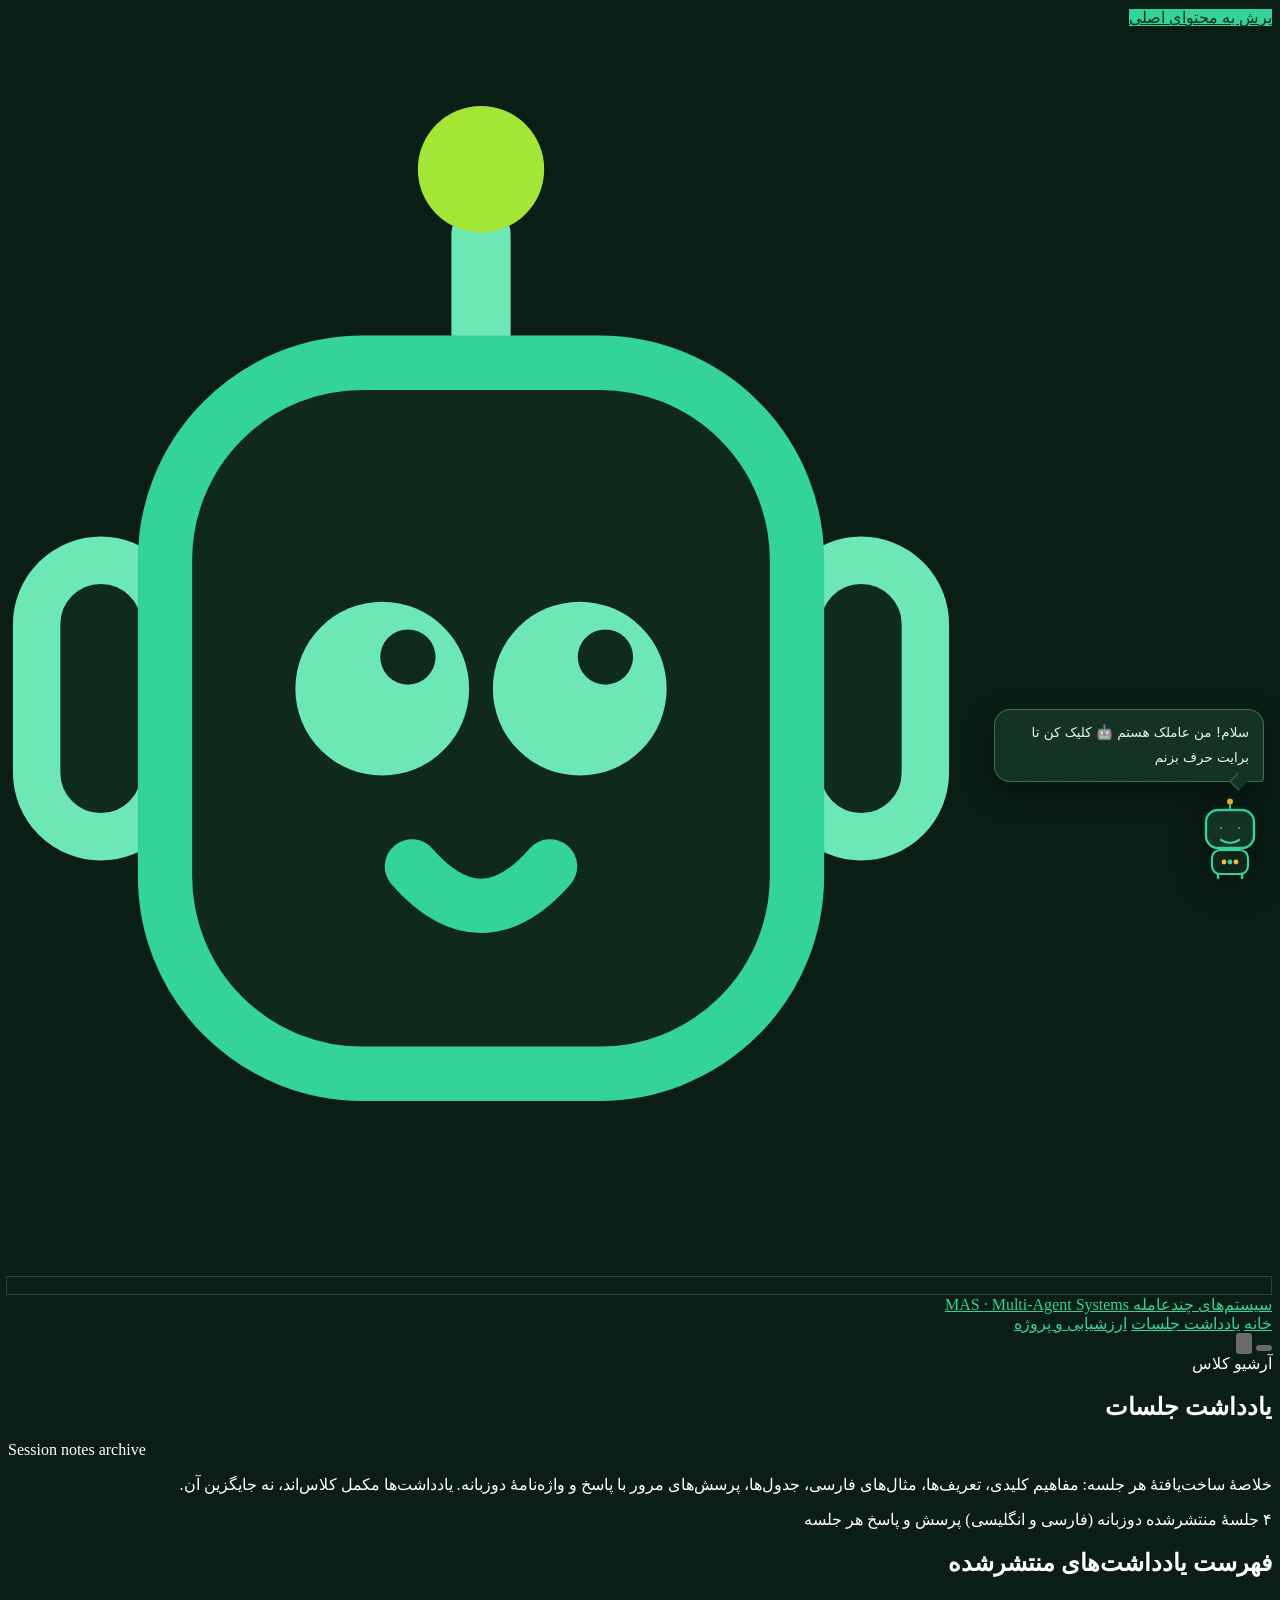
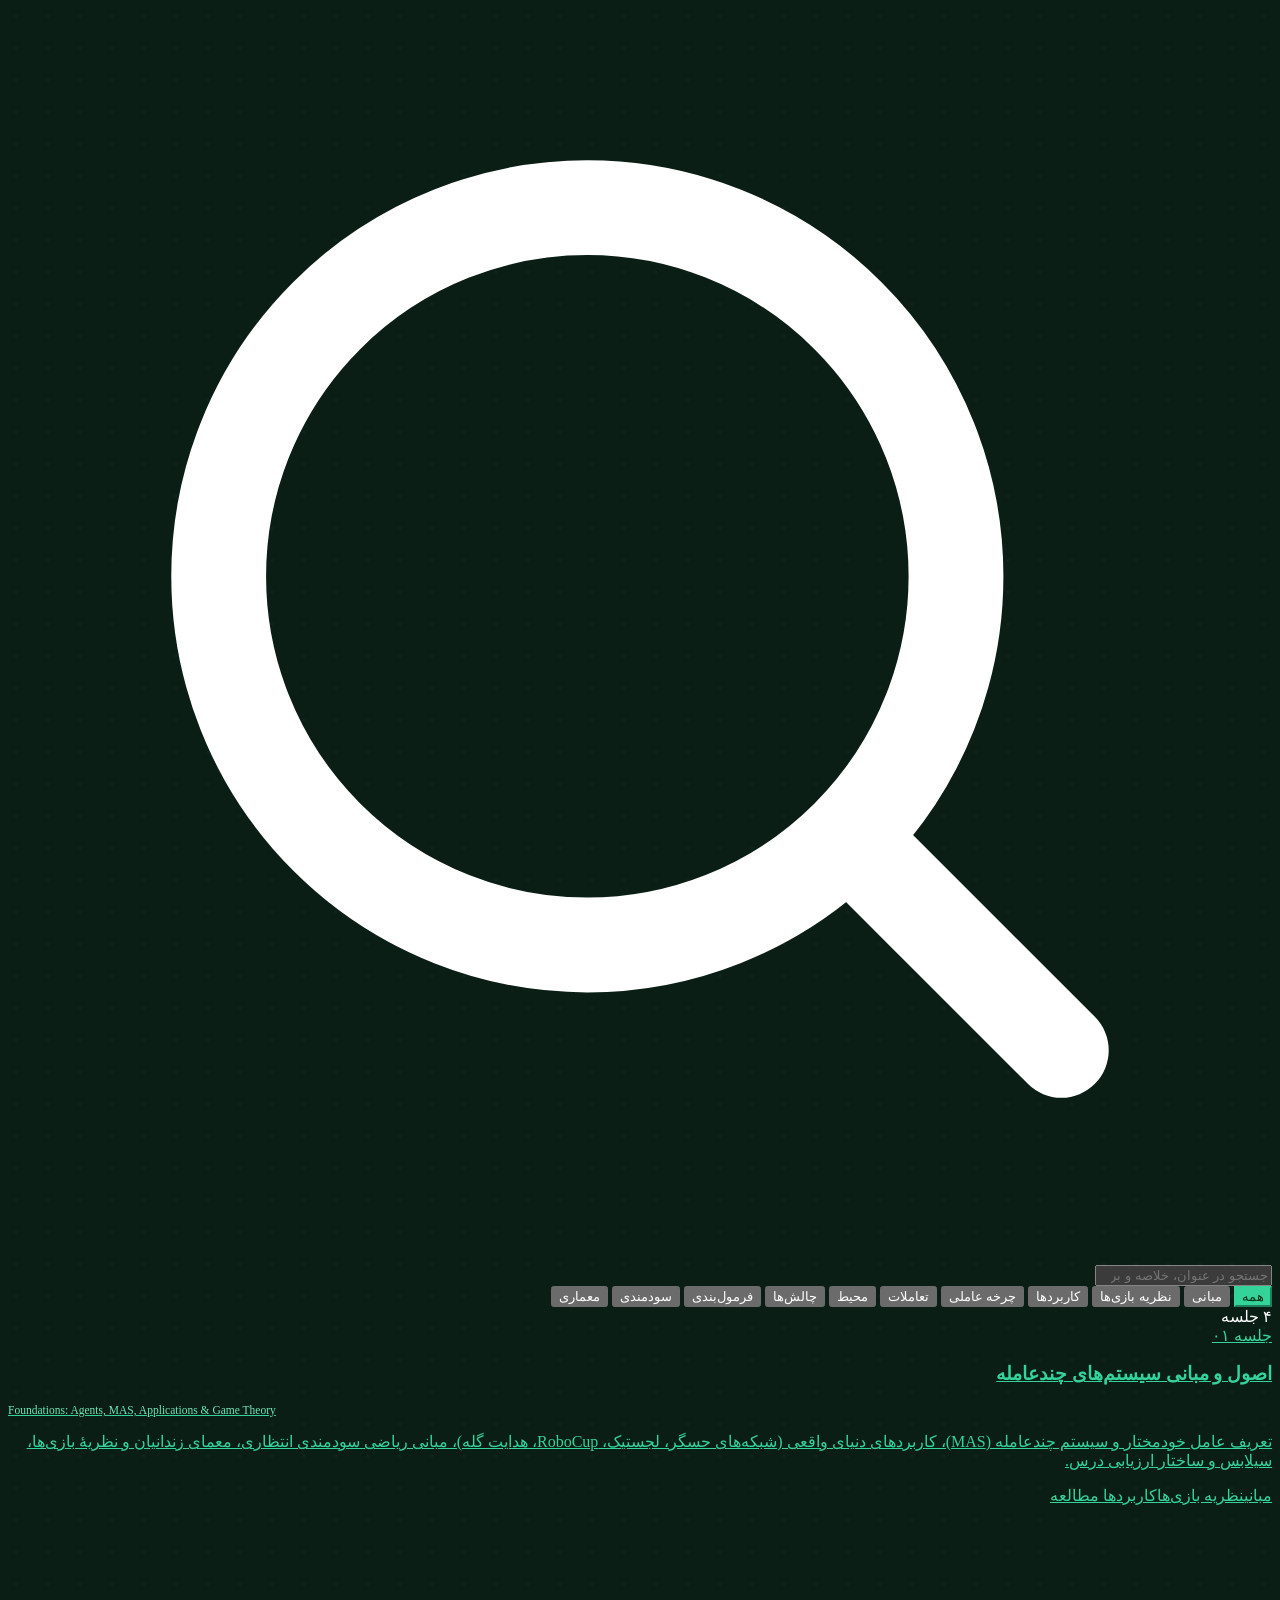
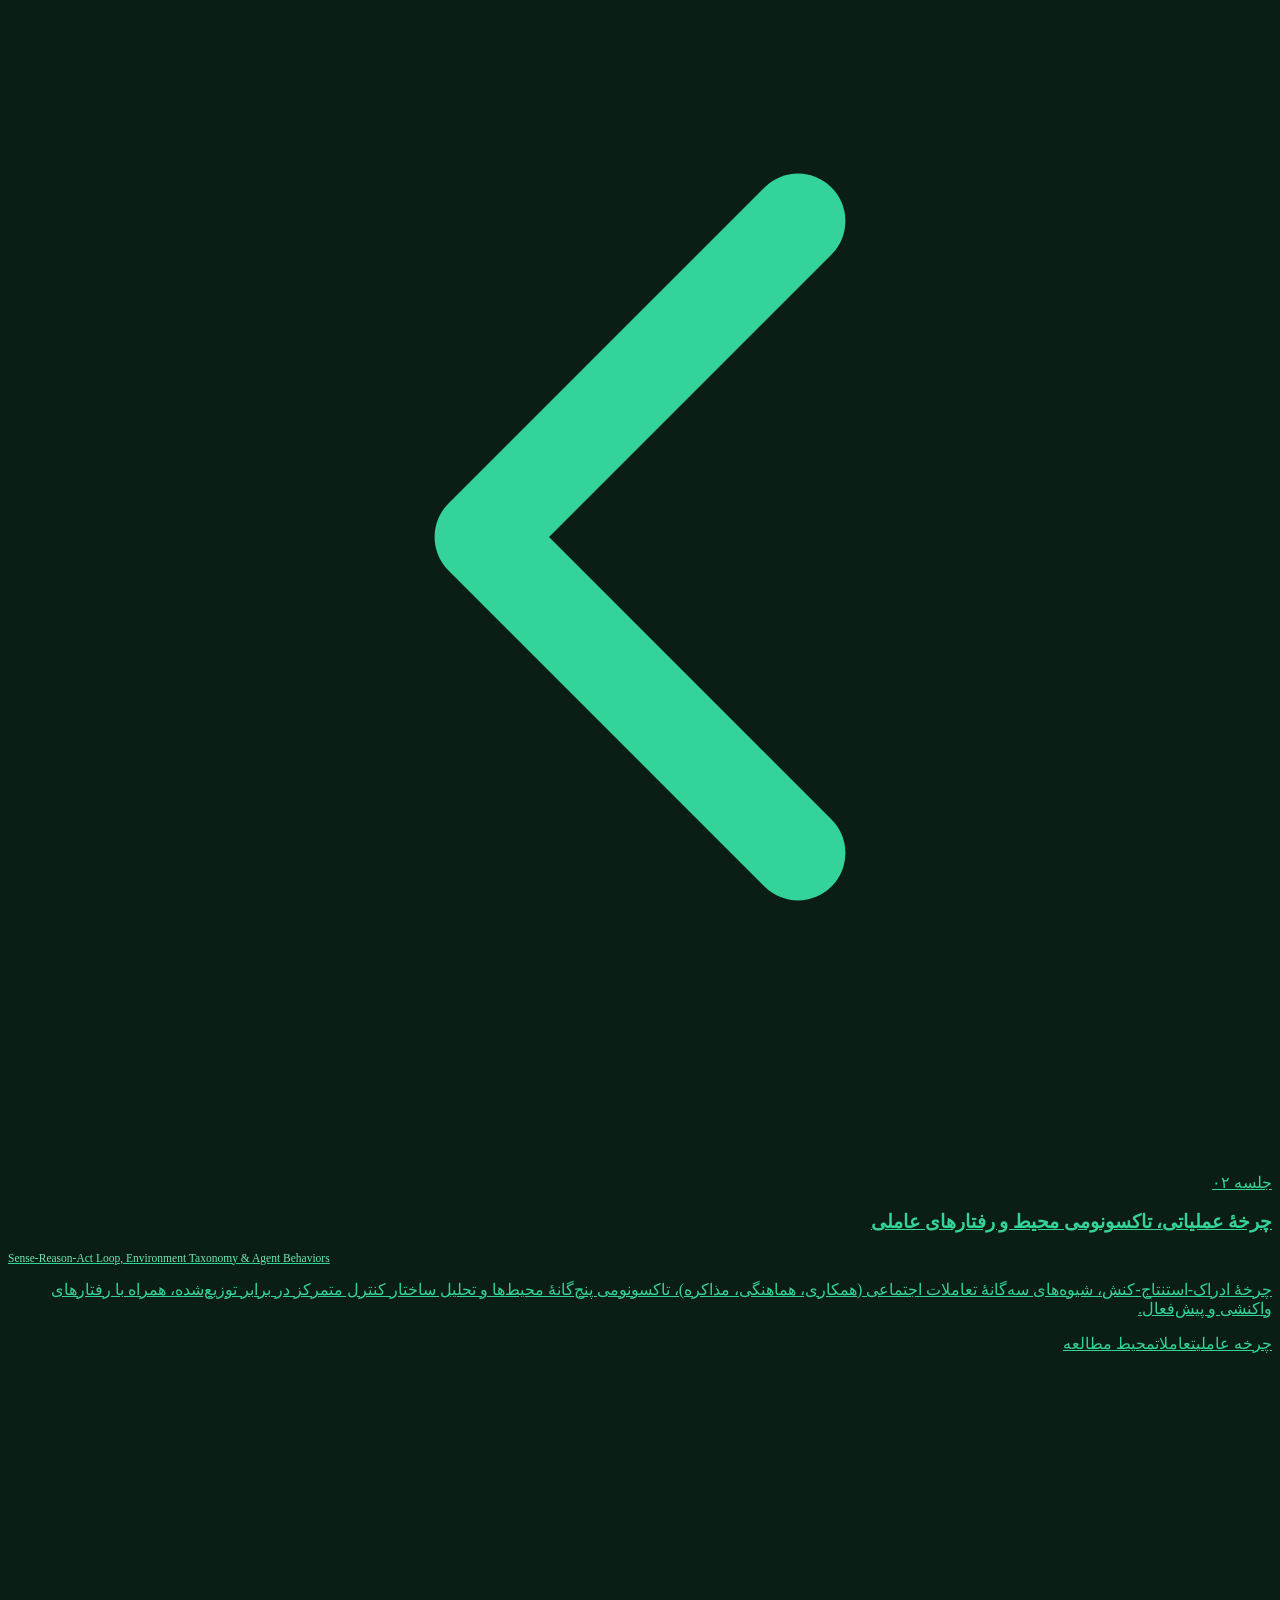
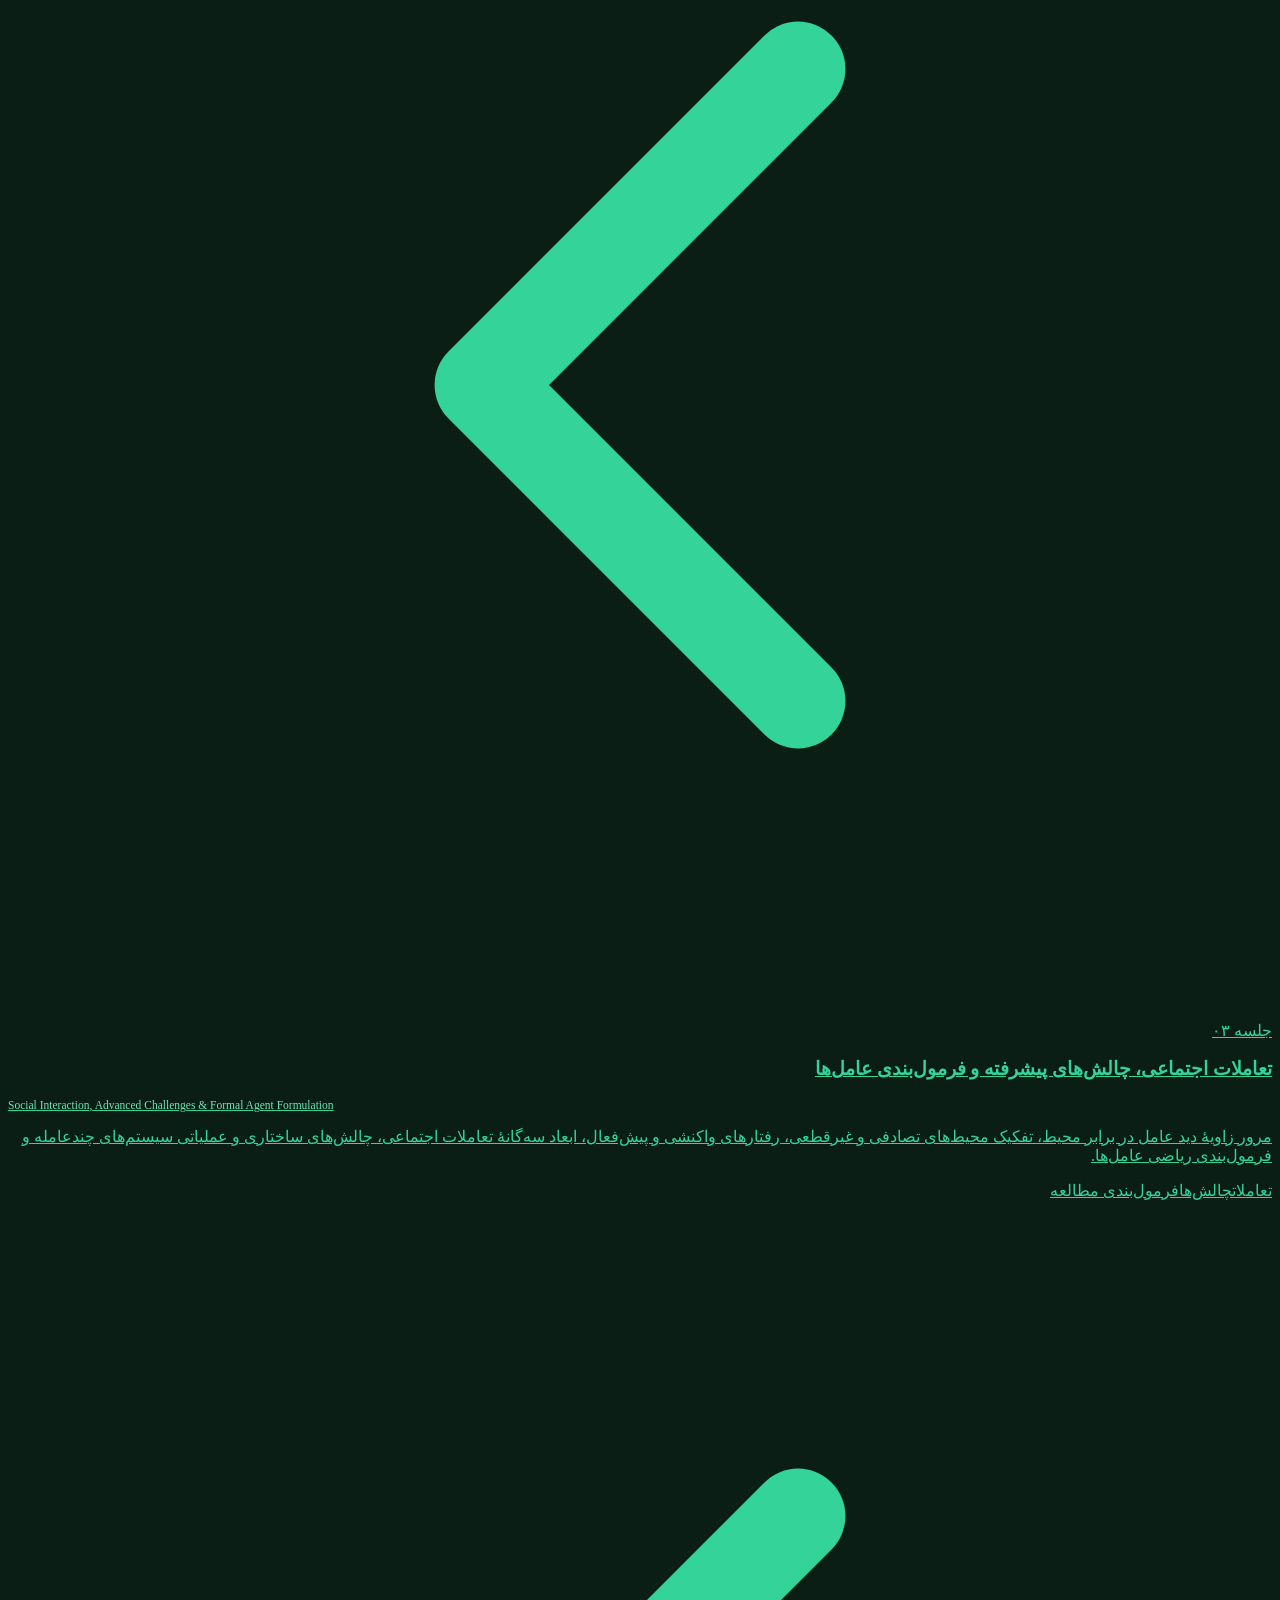
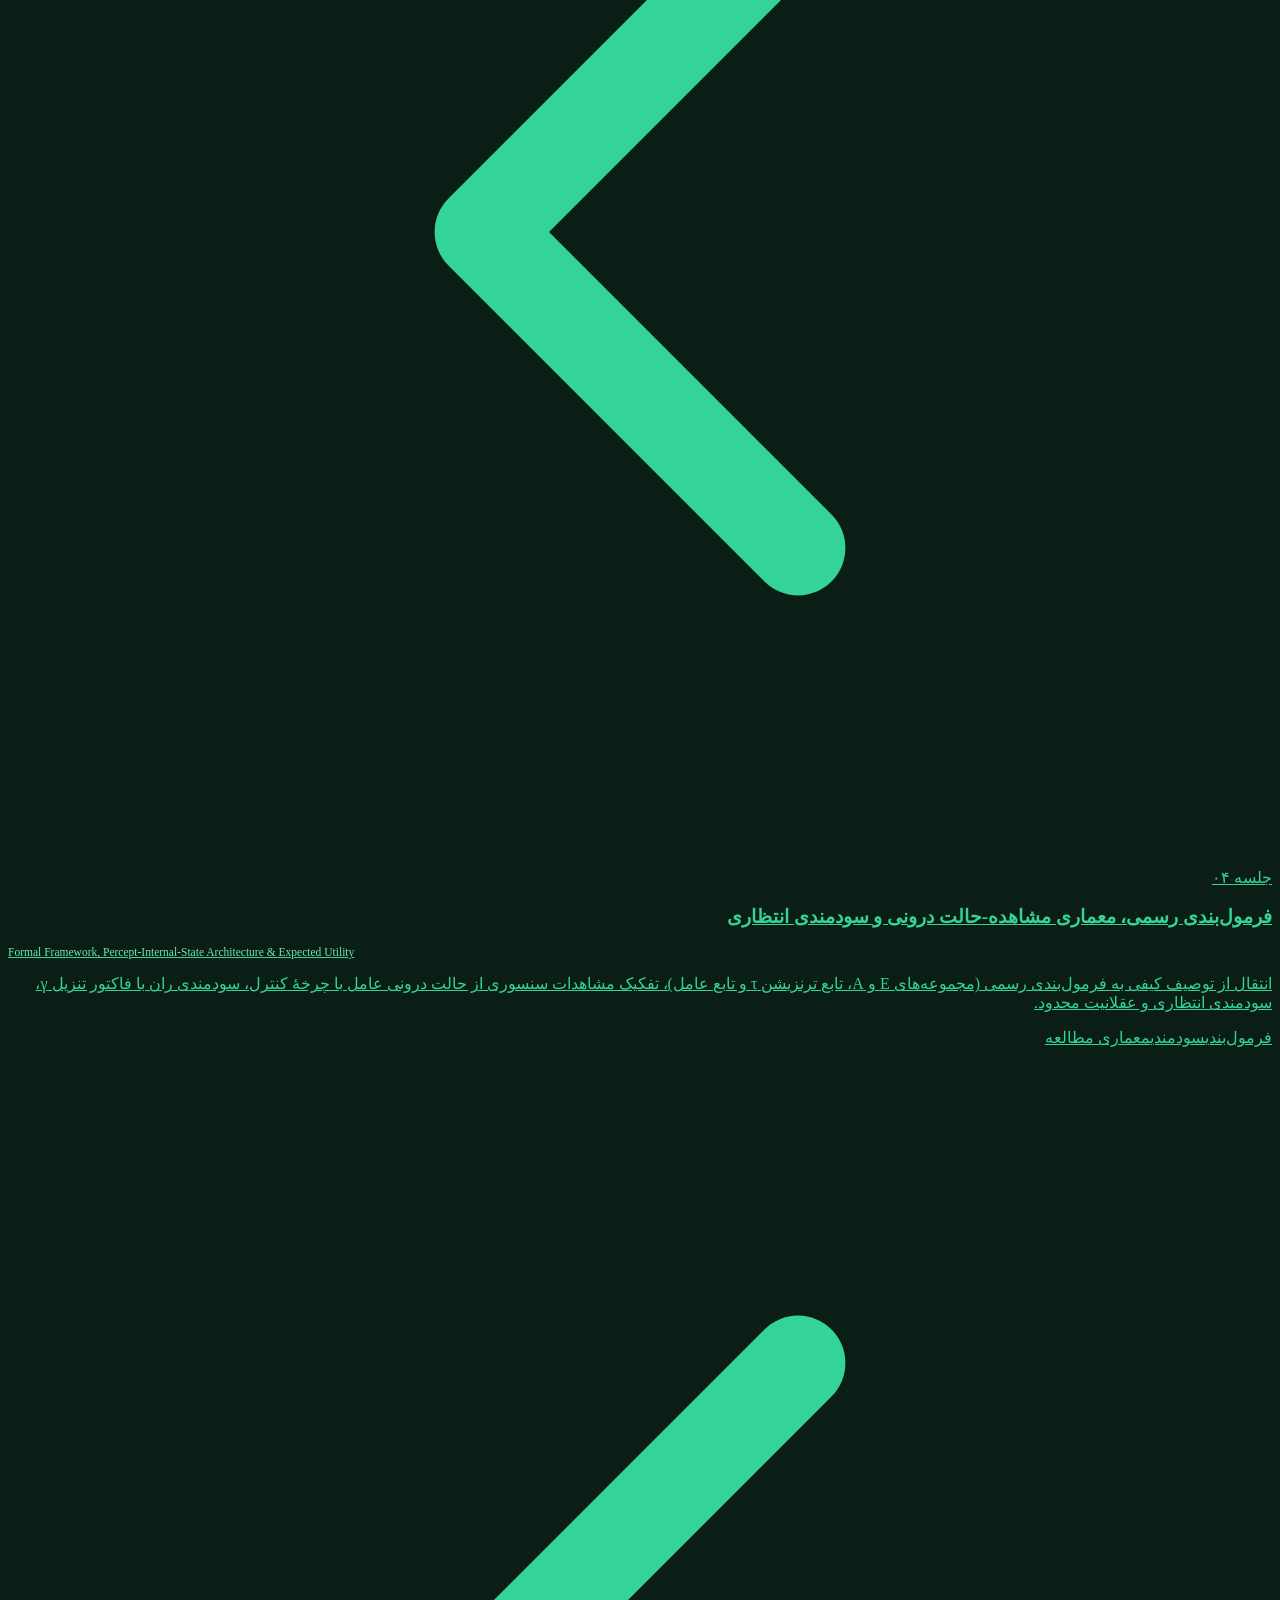
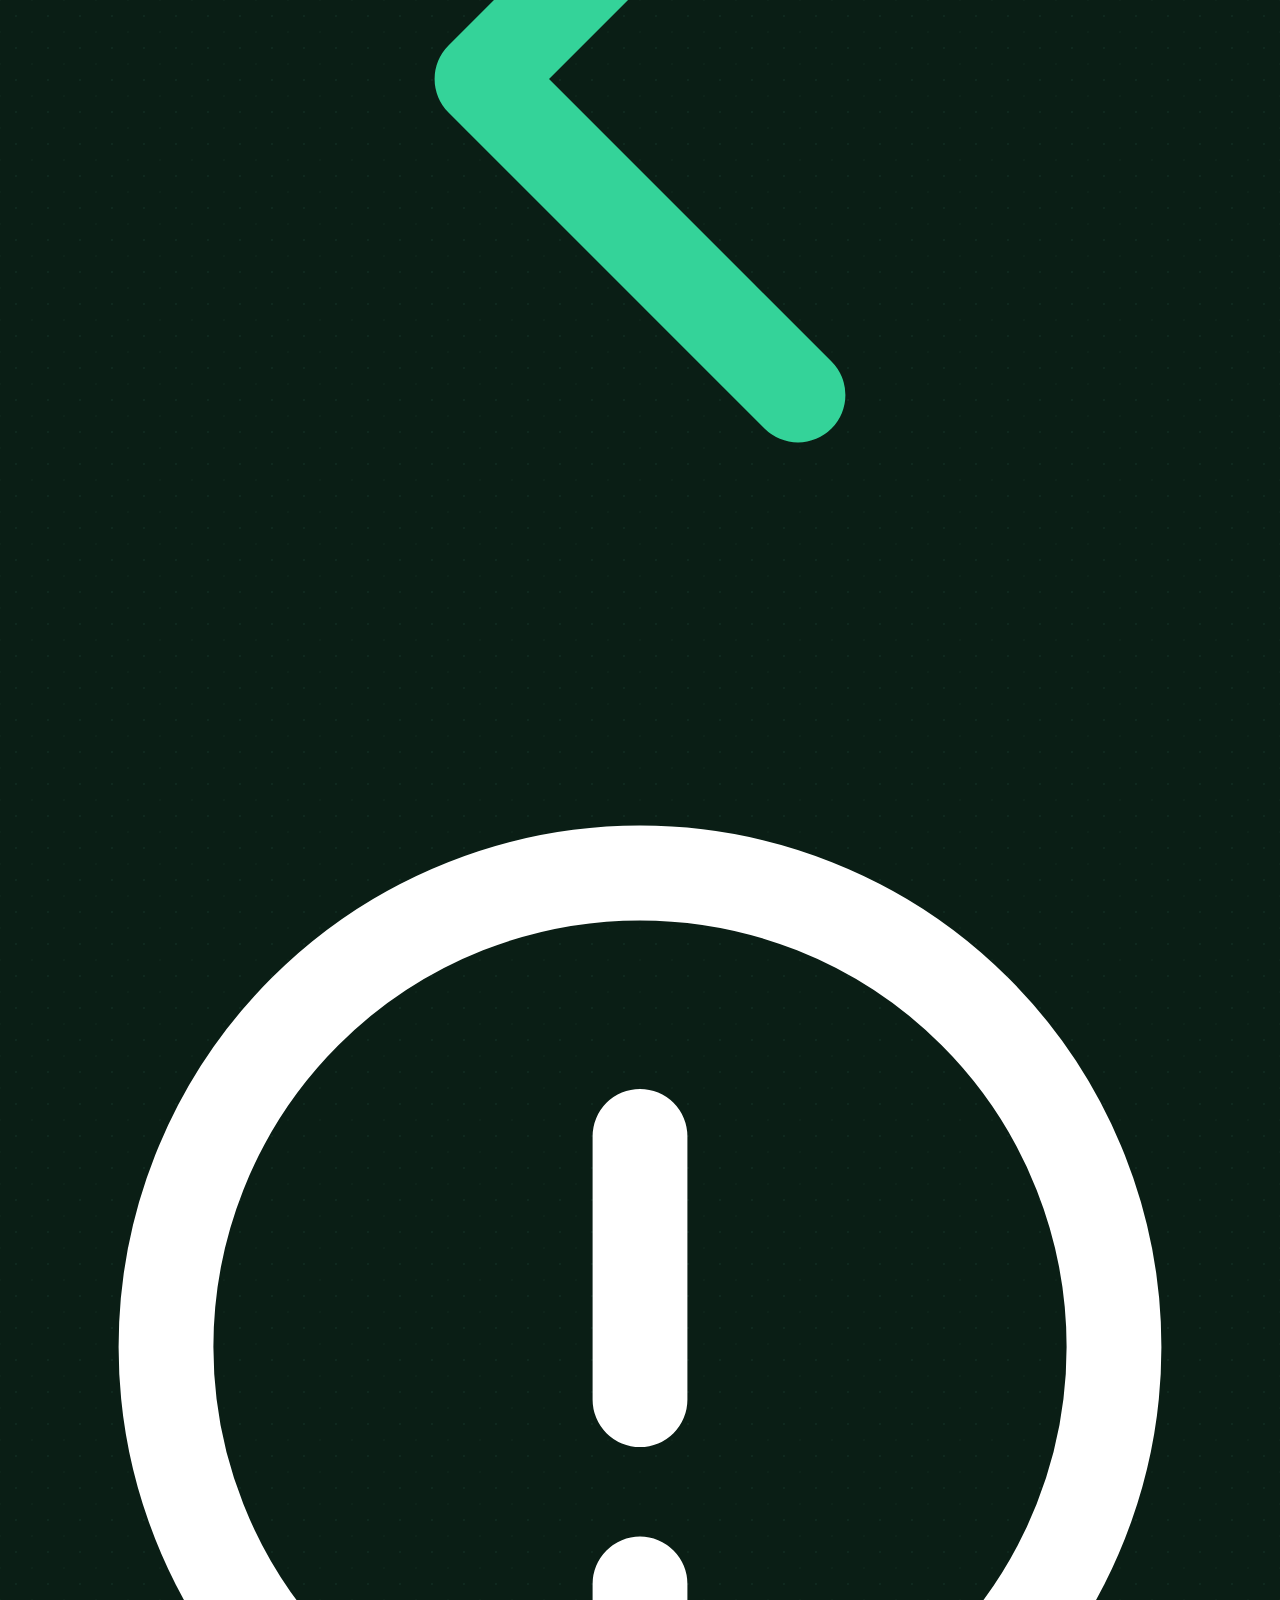
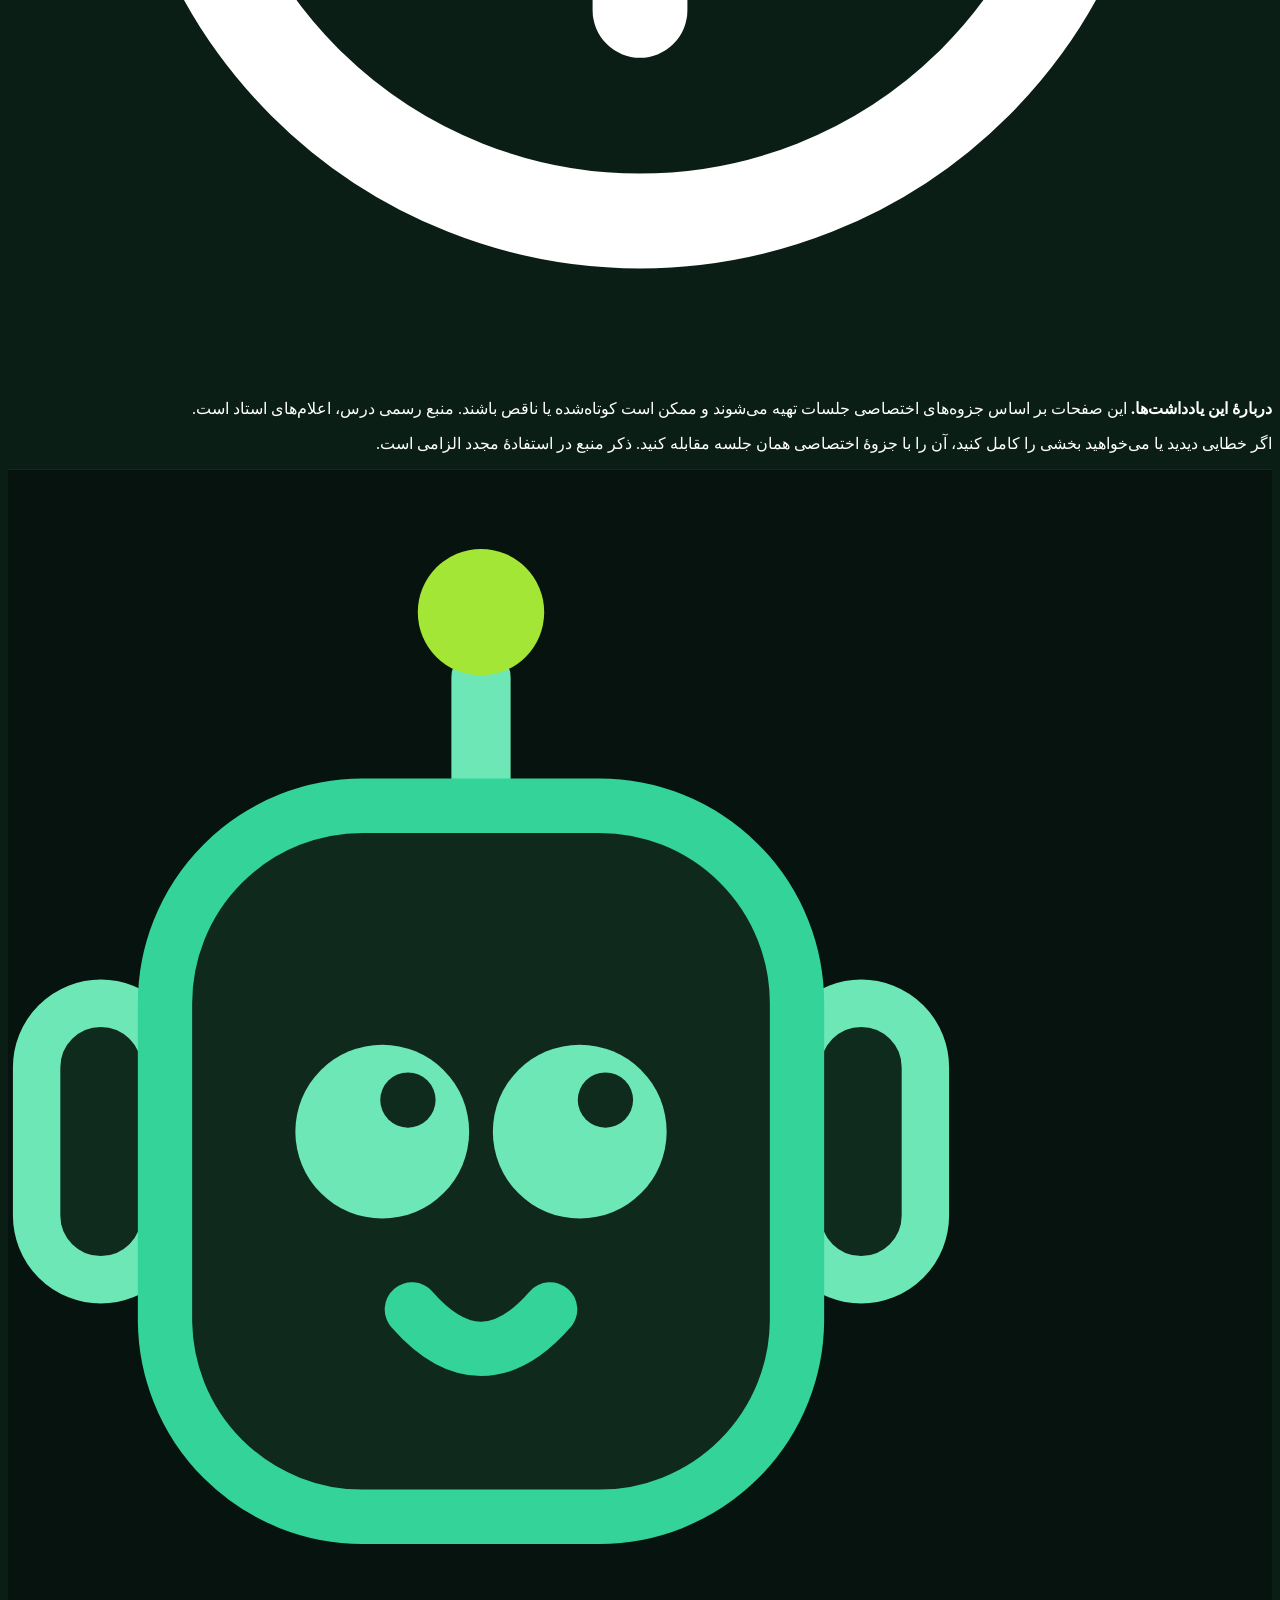
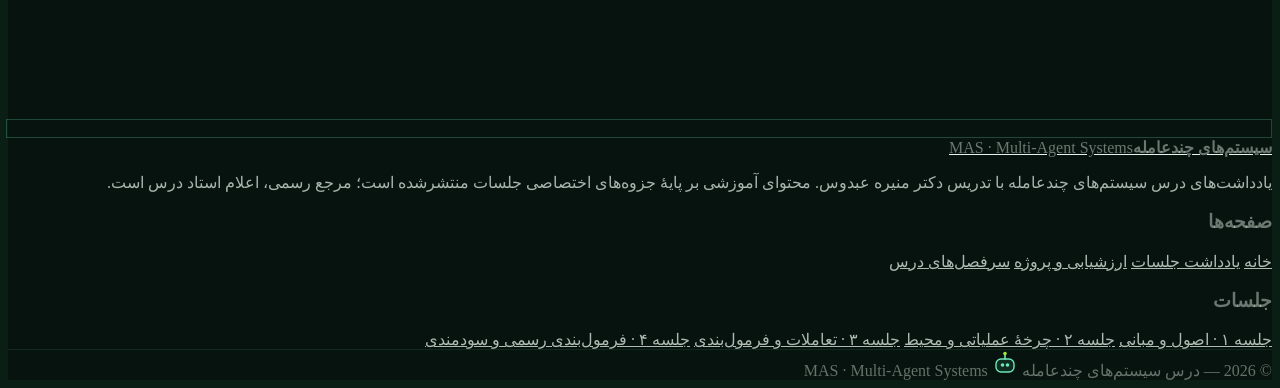
==== notes.html @ 3619351b "Build Multi-Agent Systems course notes site Dark-green robot/game themed Persian (RTL) notes site fo" ====
<!doctype html>
<html lang="fa" dir="rtl">
<head>
<meta charset="utf-8">
<meta name="viewport" content="width=device-width, initial-scale=1, viewport-fit=cover">
<title>یادداشت جلسات — سیستم‌های چندعامله</title>
<meta name="description" content="آرشیو یادداشت جلسات درس سیستم‌های چندعامله (Multi-Agent Systems) — دکتر منیره عبدوس. تعریف‌ها، جدول‌ها، پرسش‌های مرور و واژه‌نامهٔ دوزبانهٔ هر جلسه.">
<meta name="theme-color" content="#0a1e15">
<meta property="og:title" content="یادداشت جلسات — سیستم‌های چندعامله">
<meta property="og:description" content="آرشیو یادداشت جلسات درس سیستم‌های چندعامله (MAS).">
<meta property="og:type" content="website">
<script>(function(){try{var t=localStorage.getItem("nlp-theme");if(t==="light"||t==="dark")document.documentElement.setAttribute("data-theme",t);}catch(e){}})();</script>
<link rel="icon" href="assets/img/mas-logo-favicon.svg" type="image/svg+xml">
<link rel="stylesheet" href="assets/css/site.css">
<link rel="stylesheet" href="assets/css/mas-theme.css">
<style>
/* ===== MAS notes archive additions ===== */
.note-card .note-en {
  font-family: var(--mono); font-size: 0.72rem; color: var(--brand-2);
  margin: 2px 0 8px; direction: ltr; text-align: left;
}
.footer-bot { display: inline-flex; align-items: center; }
</style>
</head>
<body>
<a class="skip-link" href="#main">پرش به محتوای اصلی</a>

<header class="site-header">
  <div class="container header-inner">
    <a class="brand" href="index.html" aria-label="صفحهٔ اصلی درس سیستم‌های چندعامله">
      <span class="brand-logo" aria-hidden="true"><img src="assets/img/mas-logo.svg" alt=""></span>
      <span class="brand-text">
        <span class="brand-title">سیستم‌های چندعامله</span>
        <span class="brand-sub">MAS · Multi-Agent Systems</span>
      </span>
    </a>
    <nav class="nav" id="site-nav" data-nav aria-label="ناوبری اصلی">
      <a href="index.html">خانه</a>
      <a href="notes.html" aria-current="page">یادداشت جلسات</a>
      <a href="index.html#grading">ارزشیابی و پروژه</a>
    </nav>
    <div class="header-actions">
      <button class="icon-btn" type="button" data-theme-toggle aria-label="تغییر پوسته" title="تغییر پوسته">
        <svg data-icon-moon viewBox="0 0 24 24" fill="none" stroke="currentColor" stroke-width="1.8" stroke-linecap="round" stroke-linejoin="round" aria-hidden="true"><path d="M20.5 14.2A8.5 8.5 0 0 1 9.8 3.5 8.5 8.5 0 1 0 20.5 14.2Z"/></svg>
        <svg data-icon-sun viewBox="0 0 24 24" fill="none" stroke="currentColor" stroke-width="1.8" stroke-linecap="round" aria-hidden="true" style="display:none"><circle cx="12" cy="12" r="4"/><path d="M12 2v2M12 20v2M4.9 4.9l1.4 1.4M17.7 17.7l1.4 1.4M2 12h2M20 12h2M4.9 19.1l1.4-1.4M17.7 6.3l1.4-1.4"/></svg>
      </button>
      <button class="icon-btn menu-btn" type="button" data-menu-toggle aria-label="باز کردن منو" aria-expanded="false" aria-controls="site-nav">
        <svg viewBox="0 0 24 24" fill="none" stroke="currentColor" stroke-width="1.8" stroke-linecap="round" aria-hidden="true"><path d="M4 7h16M4 12h16M4 17h16"/></svg>
      </button>
    </div>
  </div>
</header>

<main id="main">
  <section class="page-hero">
    <div class="container">
      <div class="eyebrow">آرشیو کلاس</div>
      <h1>یادداشت جلسات</h1>
      <div class="page-en" dir="ltr">Session notes archive</div>
      <p>
        خلاصهٔ ساخت‌یافتهٔ هر جلسه: مفاهیم کلیدی، تعریف‌ها، مثال‌های فارسی، جدول‌ها،
        پرسش‌های مرور با پاسخ و واژه‌نامهٔ دوزبانه. یادداشت‌ها مکمل کلاس‌اند، نه جایگزین آن.
      </p>
      <div class="hero-meta">
        <span class="chip"><span class="dot"></span> ۴ جلسهٔ منتشرشده</span>
        <span class="chip"><span class="dot"></span> دوزبانه (فارسی و انگلیسی)</span>
        <span class="chip"><span class="dot"></span> پرسش و پاسخ هر جلسه</span>
      </div>
    </div>
  </section>

  <section class="section section--tight">
    <div class="container">
      <h2 class="sr-only">فهرست یادداشت‌های منتشرشده</h2>
      <div class="toolbar">
        <div class="search-box">
          <svg viewBox="0 0 24 24" fill="none" stroke="currentColor" stroke-width="1.8" stroke-linecap="round" aria-hidden="true"><circle cx="11" cy="11" r="7"/><path d="m20 20-3.5-3.5"/></svg>
          <input type="search" data-notes-search placeholder="جستجو در عنوان، خلاصه و برچسب‌ها…" aria-label="جستجو در یادداشت‌ها">
        </div>
        <div class="filter-chips" role="group" aria-label="فیلتر بر اساس موضوع">
          <button class="filter-chip" type="button" data-filter="all" aria-pressed="true">همه</button>
          <button class="filter-chip" type="button" data-filter="مبانی" aria-pressed="false">مبانی</button>
          <button class="filter-chip" type="button" data-filter="نظریه بازی‌ها" aria-pressed="false">نظریه بازی‌ها</button>
          <button class="filter-chip" type="button" data-filter="کاربردها" aria-pressed="false">کاربردها</button>
          <button class="filter-chip" type="button" data-filter="چرخه عاملی" aria-pressed="false">چرخه عاملی</button>
          <button class="filter-chip" type="button" data-filter="تعاملات" aria-pressed="false">تعاملات</button>
          <button class="filter-chip" type="button" data-filter="محیط" aria-pressed="false">محیط</button>
          <button class="filter-chip" type="button" data-filter="چالش‌ها" aria-pressed="false">چالش‌ها</button>
          <button class="filter-chip" type="button" data-filter="فرمول‌بندی" aria-pressed="false">فرمول‌بندی</button>
          <button class="filter-chip" type="button" data-filter="سودمندی" aria-pressed="false">سودمندی</button>
          <button class="filter-chip" type="button" data-filter="معماری" aria-pressed="false">معماری</button>
        </div>
        <span class="search-count" data-search-count>۴ جلسه</span>
      </div>

      <div class="note-grid">
<a class="note-card" href="sessions/session-01.html" data-note-card data-tags="مبانی,نظریه بازی‌ها,کاربردها" data-search="اصول و مبانی سیستم‌های چندعامله Foundations Agents MAS Applications Game Theory تعریف عامل خودمختار و سیستم چندعامله، کاربردهای دنیای واقعی از شبکه‌های حسگر تا RoboCup و هدایت گله، سودمندی انتظاری، معمای زندانیان، سیلابس و ارزیابی درس. مبانی نظریه بازی‌ها کاربردها ">
  <div class="note-top">
    <span class="note-num">جلسه ۰۱</span>
  </div>
  <h3>اصول و مبانی سیستم‌های چندعامله</h3>
  <div class="note-en" dir="ltr">Foundations: Agents, MAS, Applications &amp; Game Theory</div>
  <p class="note-summary">تعریف عامل خودمختار و سیستم چندعامله (MAS)، کاربردهای دنیای واقعی (شبکه‌های حسگر، لجستیک، RoboCup، هدایت گله)، مبانی ریاضی سودمندی انتظاری، معمای زندانیان و نظریهٔ بازی‌ها، سیلابس و ساختار ارزیابی درس.</p>
  <div class="note-foot">
    <span class="tag">مبانی</span><span class="tag">نظریه بازی‌ها</span><span class="tag">کاربردها</span>
    <span class="note-arrow">مطالعه <svg viewBox="0 0 24 24" fill="none" stroke="currentColor" stroke-width="1.8" stroke-linecap="round" stroke-linejoin="round" aria-hidden="true"><path d="M15 18l-6-6 6-6"/></svg></span>
  </div>
</a>
<a class="note-card" href="sessions/session-02.html" data-note-card data-tags="چرخه عاملی,تعاملات,محیط" data-search="چرخه عملیاتی تاکسونومی محیط و رفتارهای عاملی Sense-Reason-Act Loop Environment Taxonomy Agent Behaviors چرخه ادراک-استنتاج-کنش، شیوه‌های سه‌گانه تعاملات اجتماعی همکاری هماهنگی مذاکره، تاکسونومی پنج‌گانه محیط‌ها، کنترل متمرکز در برابر توزیع‌شده، رفتارهای واکنشی و پیش‌فعال. چرخه عاملی تعاملات محیط ">
  <div class="note-top">
    <span class="note-num">جلسه ۰۲</span>
  </div>
  <h3>چرخهٔ عملیاتی، تاکسونومی محیط و رفتارهای عاملی</h3>
  <div class="note-en" dir="ltr">Sense-Reason-Act Loop, Environment Taxonomy &amp; Agent Behaviors</div>
  <p class="note-summary">چرخهٔ ادراک-استنتاج-کنش، شیوه‌های سه‌گانهٔ تعاملات اجتماعی (همکاری، هماهنگی، مذاکره)، تاکسونومی پنج‌گانهٔ محیط‌ها و تحلیل ساختار کنترل متمرکز در برابر توزیع‌شده، همراه با رفتارهای واکنشی و پیش‌فعال.</p>
  <div class="note-foot">
    <span class="tag">چرخه عاملی</span><span class="tag">تعاملات</span><span class="tag">محیط</span>
    <span class="note-arrow">مطالعه <svg viewBox="0 0 24 24" fill="none" stroke="currentColor" stroke-width="1.8" stroke-linecap="round" stroke-linejoin="round" aria-hidden="true"><path d="M15 18l-6-6 6-6"/></svg></span>
  </div>
</a>
<a class="note-card" href="sessions/session-03.html" data-note-card data-tags="تعاملات,چالش‌ها,فرمول‌بندی" data-search="تعاملات اجتماعی چالش‌های پیشرفته و فرمول‌بندی عامل‌ها Social Interaction Advanced Challenges Formal Agent Formulation زاویه دید عامل و محیط، محیط‌های تصادفی و غیرقطعی، رفتارهای واکنشی و پیش‌فعال، ابعاد سه‌گانه تعاملات اجتماعی، چالش‌های ساختاری و عملیاتی، فرمول‌بندی ریاضی عامل‌ها و معماری BDI. تعاملات چالش‌ها فرمول‌بندی ">
  <div class="note-top">
    <span class="note-num">جلسه ۰۳</span>
  </div>
  <h3>تعاملات اجتماعی، چالش‌های پیشرفته و فرمول‌بندی عامل‌ها</h3>
  <div class="note-en" dir="ltr">Social Interaction, Advanced Challenges &amp; Formal Agent Formulation</div>
  <p class="note-summary">مرور زاویهٔ دید عامل در برابر محیط، تفکیک محیط‌های تصادفی و غیرقطعی، رفتارهای واکنشی و پیش‌فعال، ابعاد سه‌گانهٔ تعاملات اجتماعی، چالش‌های ساختاری و عملیاتی سیستم‌های چندعامله و فرمول‌بندی ریاضی عامل‌ها.</p>
  <div class="note-foot">
    <span class="tag">تعاملات</span><span class="tag">چالش‌ها</span><span class="tag">فرمول‌بندی</span>
    <span class="note-arrow">مطالعه <svg viewBox="0 0 24 24" fill="none" stroke="currentColor" stroke-width="1.8" stroke-linecap="round" stroke-linejoin="round" aria-hidden="true"><path d="M15 18l-6-6 6-6"/></svg></span>
  </div>
</a>
<a class="note-card" href="sessions/session-04.html" data-note-card data-tags="فرمول‌بندی,سودمندی,معماری" data-search="فرمول‌بندی رسمی معماری مشاهده-حالت درونی و سودمندی انتظاری Formal Framework Percept Internal State Architecture Expected Utility مجموعه حالت‌ها و کنش‌ها، تابع ترنزیشن، معماری تفکیک مشاهده از حالت درونی، چرخه کنترل عامل، سودمندی ران با فاکتور تنزیل، سودمندی انتظاری و عقلانیت محدود. فرمول‌بندی سودمندی معماری ">
  <div class="note-top">
    <span class="note-num">جلسه ۰۴</span>
  </div>
  <h3>فرمول‌بندی رسمی، معماری مشاهده-حالت درونی و سودمندی انتظاری</h3>
  <div class="note-en" dir="ltr">Formal Framework, Percept-Internal-State Architecture &amp; Expected Utility</div>
  <p class="note-summary">انتقال از توصیف کیفی به فرمول‌بندی رسمی (مجموعه‌های E و A، تابع ترنزیشن τ و تابع عامل)، تفکیک مشاهدات سنسوری از حالت درونی عامل با چرخهٔ کنترل، سودمندی ران با فاکتور تنزیل γ، سودمندی انتظاری و عقلانیت محدود.</p>
  <div class="note-foot">
    <span class="tag">فرمول‌بندی</span><span class="tag">سودمندی</span><span class="tag">معماری</span>
    <span class="note-arrow">مطالعه <svg viewBox="0 0 24 24" fill="none" stroke="currentColor" stroke-width="1.8" stroke-linecap="round" stroke-linejoin="round" aria-hidden="true"><path d="M15 18l-6-6 6-6"/></svg></span>
  </div>
</a>
      </div>

      <div class="note-empty" data-note-empty>
        یادداشتی با این جستجو پیدا نشد. عبارت دیگری را امتحان کنید.
      </div>

    </div>
  </section>

  <section class="section section--tight">
    <div class="container">
      <div class="notice">
        <div class="notice-icon"><svg viewBox="0 0 24 24" fill="none" stroke="currentColor" stroke-width="1.8" stroke-linecap="round" stroke-linejoin="round" aria-hidden="true"><circle cx="12" cy="12" r="9"/><path d="M12 8v5M12 16.5v.5"/></svg></div>
        <div>
          <p><strong>دربارهٔ این یادداشت‌ها.</strong> این صفحات بر اساس جزوه‌های اختصاصی جلسات تهیه می‌شوند و ممکن است کوتاه‌شده یا ناقص باشند. منبع رسمی درس، اعلام‌های استاد است.</p>
          <p>اگر خطایی دیدید یا می‌خواهید بخشی را کامل کنید، آن را با جزوهٔ اختصاصی همان جلسه مقابله کنید. ذکر منبع در استفادهٔ مجدد الزامی است.</p>
        </div>
      </div>
    </div>
  </section>
</main>

<footer class="site-footer">
  <div class="container">
    <div class="footer-grid">
      <div>
        <a class="footer-brand" href="index.html">
          <span class="brand-logo" aria-hidden="true"><img src="assets/img/mas-logo.svg" alt=""></span>
          <span><strong>سیستم‌های چندعامله</strong><span>MAS · Multi-Agent Systems</span></span>
        </a>
        <p>یادداشت‌های درس سیستم‌های چندعامله با تدریس دکتر منیره عبدوس. محتوای آموزشی بر پایهٔ جزوه‌های اختصاصی جلسات منتشرشده است؛ مرجع رسمی، اعلام استاد درس است.</p>
      </div>
      <div class="footer-col">
        <h3>صفحه‌ها</h3>
        <a href="index.html">خانه</a>
        <a href="notes.html">یادداشت جلسات</a>
        <a href="index.html#grading">ارزشیابی و پروژه</a>
        <a href="index.html#syllabus">سرفصل‌های درس</a>
      </div>
      <div class="footer-col">
        <h3>جلسات</h3>
        <a href="sessions/session-01.html">جلسه ۱ · اصول و مبانی</a>
        <a href="sessions/session-02.html">جلسه ۲ · چرخهٔ عملیاتی و محیط</a>
        <a href="sessions/session-03.html">جلسه ۳ · تعاملات و فرمول‌بندی</a>
        <a href="sessions/session-04.html">جلسه ۴ · فرمول‌بندی رسمی و سودمندی</a>
      </div>
    </div>
    <div class="footer-bottom">
      <span>© <span data-year>2026</span> — درس سیستم‌های چندعامله</span>
      <span class="footer-bot" aria-hidden="true">
        <svg width="26" height="26" viewBox="0 0 26 26" fill="none">
          <rect x="4" y="9" width="18" height="13" rx="5" fill="rgba(52,211,153,.13)" stroke="#6ee7b7" stroke-width="1.4"/>
          <circle cx="10.5" cy="15" r="1.8" fill="#6ee7b7"/>
          <circle cx="15.5" cy="15" r="1.8" fill="#6ee7b7"/>
          <line x1="13" y1="5" x2="13" y2="9" stroke="#6ee7b7" stroke-width="1.6" stroke-linecap="round"/>
          <circle cx="13" cy="3.6" r="1.8" fill="#a3e635"/>
        </svg>
      </span>
      <span class="mono">MAS · Multi-Agent Systems</span>
    </div>
  </div>
</footer>

<script src="assets/js/mas-fun.js" defer></script>
<script src="assets/js/site.js" defer></script>
</body>
</html>
---- assets/css/mas-theme.css ----
/* ==========================================================================
   MAS · سیستم‌های چندعامله — dark-green theme override
   Load AFTER site.css. Re-skins the NLP blue/white system into a
   dark-green "robots & games" board for the Multi-Agent Systems course.
   Both data-theme="light" and data-theme="dark" map to the same palette,
   so the existing theme toggle in site.js keeps working without breaking
   the look.
   ========================================================================== */

/* ==========================================================================
   1. Palette tokens — override every theme context site.css defines
   ========================================================================== */
:root {
  color-scheme: dark;

  --bg: #0a1e15;
  --bg-grid: rgba(110, 231, 183, 0.06);
  --surface: #10291d;
  --surface-2: #143325;
  --surface-3: #1a4230;
  --ink: #e6f3ea;
  --ink-2: #c3d8cc;
  --muted: #9fb8a9;
  --line: rgba(110, 231, 183, 0.16);
  --line-2: rgba(110, 231, 183, 0.26);
  --brand: #34d399;
  --brand-2: #6ee7b7;
  --brand-3: #052e16;
  --brand-soft: rgba(52, 211, 153, 0.12);
  --brand-soft-2: rgba(52, 211, 153, 0.2);
  --on-brand: #052e16;
  --good: #6ee7b7;
  --good-soft: rgba(110, 231, 183, 0.1);
  --warn: #fbbf24;
  --warn-soft: rgba(251, 191, 36, 0.1);
  --bad: #f87171;
  --bad-soft: rgba(248, 113, 113, 0.12);
  --violet: #a3e635;
  --violet-soft: rgba(163, 230, 53, 0.1);
  --cyan: #60a5fa;
  --cyan-soft: rgba(96, 165, 250, 0.12);
  --shadow-1: 0 1px 2px rgba(0, 0, 0, 0.35), 0 1px 1px rgba(0, 0, 0, 0.25);
  --shadow-2: 0 18px 38px -24px rgba(0, 0, 0, 0.6), 0 4px 10px -6px rgba(0, 0, 0, 0.35);
  --shadow-3: 0 30px 70px -40px rgba(0, 0, 0, 0.75);
  --ring: 0 0 0 3px rgba(52, 211, 153, 0.25);
}

/* Explicit dark toggle — identical palette, toggle is a no-op visually */
:root[data-theme="dark"] {
  color-scheme: dark;
  --bg: #0a1e15;
  --bg-grid: rgba(110, 231, 183, 0.06);
  --surface: #10291d;
  --surface-2: #143325;
  --surface-3: #1a4230;
  --ink: #e6f3ea;
  --ink-2: #c3d8cc;
  --muted: #9fb8a9;
  --line: rgba(110, 231, 183, 0.16);
  --line-2: rgba(110, 231, 183, 0.26);
  --brand: #34d399;
  --brand-2: #6ee7b7;
  --brand-3: #052e16;
  --brand-soft: rgba(52, 211, 153, 0.12);
  --brand-soft-2: rgba(52, 211, 153, 0.2);
  --on-brand: #052e16;
  --good: #6ee7b7;
  --good-soft: rgba(110, 231, 183, 0.1);
  --warn: #fbbf24;
  --warn-soft: rgba(251, 191, 36, 0.1);
  --bad: #f87171;
  --bad-soft: rgba(248, 113, 113, 0.12);
  --violet: #a3e635;
  --violet-soft: rgba(163, 230, 53, 0.1);
  --cyan: #60a5fa;
  --cyan-soft: rgba(96, 165, 250, 0.12);
  --shadow-1: 0 1px 2px rgba(0, 0, 0, 0.35), 0 1px 1px rgba(0, 0, 0, 0.25);
  --shadow-2: 0 18px 38px -24px rgba(0, 0, 0, 0.6), 0 4px 10px -6px rgba(0, 0, 0, 0.35);
  --shadow-3: 0 30px 70px -40px rgba(0, 0, 0, 0.75);
  --ring: 0 0 0 3px rgba(52, 211, 153, 0.25);
}

/* OS dark mode with no explicit data-theme — also identical */
@media (prefers-color-scheme: dark) {
  :root:not([data-theme="light"]) {
    color-scheme: dark;
    --bg: #0a1e15;
    --bg-grid: rgba(110, 231, 183, 0.06);
    --surface: #10291d;
    --surface-2: #143325;
    --surface-3: #1a4230;
    --ink: #e6f3ea;
    --ink-2: #c3d8cc;
    --muted: #9fb8a9;
    --line: rgba(110, 231, 183, 0.16);
    --line-2: rgba(110, 231, 183, 0.26);
    --brand: #34d399;
    --brand-2: #6ee7b7;
    --brand-3: #052e16;
    --brand-soft: rgba(52, 211, 153, 0.12);
    --brand-soft-2: rgba(52, 211, 153, 0.2);
    --on-brand: #052e16;
    --good: #6ee7b7;
    --good-soft: rgba(110, 231, 183, 0.1);
    --warn: #fbbf24;
    --warn-soft: rgba(251, 191, 36, 0.1);
    --bad: #f87171;
    --bad-soft: rgba(248, 113, 113, 0.12);
    --violet: #a3e635;
    --violet-soft: rgba(163, 230, 53, 0.1);
    --cyan: #60a5fa;
    --cyan-soft: rgba(96, 165, 250, 0.12);
    --shadow-1: 0 1px 2px rgba(0, 0, 0, 0.35), 0 1px 1px rgba(0, 0, 0, 0.25);
    --shadow-2: 0 18px 38px -24px rgba(0, 0, 0, 0.6), 0 4px 10px -6px rgba(0, 0, 0, 0.35);
    --shadow-3: 0 30px 70px -40px rgba(0, 0, 0, 0.75);
    --ring: 0 0 0 3px rgba(52, 211, 153, 0.25);
  }
}

/* ==========================================================================
   2. Page chrome — board-game grid, selection, scrollbars
   ========================================================================== */
body {
  background-color: var(--bg);
  background-image:
    radial-gradient(rgba(110, 231, 183, 0.055) 1px, transparent 1.5px),
    radial-gradient(rgba(110, 231, 183, 0.028) 1px, transparent 1.5px);
  background-size: 32px 32px, 32px 32px;
  background-position: 0 0, 16px 16px;
}

::selection { background: rgba(52, 211, 153, 0.32); color: #e6f3ea; }

* { scrollbar-color: #1a4230 #0a1e15; }
::-webkit-scrollbar { width: 12px; height: 12px; }
::-webkit-scrollbar-track { background: #0a1e15; }
::-webkit-scrollbar-thumb {
  background: #1a4230; border: 3px solid #0a1e15; border-radius: 8px;
}
::-webkit-scrollbar-thumb:hover { background: #266047; }

/* ==========================================================================
   3. Brand & header
   ========================================================================== */
.brand-mark {
  background:
    radial-gradient(120% 120% at 20% 10%, #6ee7b7 0%, transparent 55%),
    linear-gradient(140deg, #10b981, #052e16);
  color: #052e16;
  box-shadow: inset 0 1px 0 rgba(255, 255, 255, 0.25), 0 4px 12px -6px rgba(16, 185, 129, 0.65);
}
.brand-logo, .panel-logo {
  background: transparent;
  border: 1px solid rgba(110, 231, 183, 0.22);
}
.footer-brand .brand-logo { border-color: rgba(110, 231, 183, 0.25); }

/* ==========================================================================
   4. Buttons & links — emerald accents
   ========================================================================== */
a { color: var(--brand); }
a:hover { color: var(--brand-2); }
:focus-visible { outline-color: #34d399; }

.btn--primary {
  background: linear-gradient(135deg, #10b981, #34d399);
  color: #052e16;
  box-shadow: 0 10px 22px -12px rgba(16, 185, 129, 0.55);
}
.btn--primary:hover {
  color: #052e16;
  box-shadow: 0 14px 28px -12px rgba(16, 185, 129, 0.7);
}
.btn--ghost:hover { border-color: #34d399; color: #34d399; background: rgba(52, 211, 153, 0.1); }
.btn--quiet { color: #34d399; }
.btn--quiet:hover { color: #6ee7b7; }
.filter-chip[aria-pressed="true"] { background: #34d399; border-color: #34d399; color: #052e16; }
.skip-link { background: #34d399; color: #052e16; }

/* ==========================================================================
   5. Hero & slide panel
   ========================================================================== */
.hero-panel {
  background:
    radial-gradient(90% 80% at 80% 0%, rgba(52, 211, 153, 0.32) 0%, transparent 55%),
    radial-gradient(70% 70% at 0% 100%, rgba(16, 185, 129, 0.2) 0%, transparent 60%),
    linear-gradient(150deg, #123424 0%, #0d2418 55%, #07130d 100%);
  color: #e6f3ea;
  border: 1px solid rgba(110, 231, 183, 0.18);
}
:root[data-theme] .hero-panel { border-color: rgba(110, 231, 183, 0.18); }
@media (prefers-color-scheme: dark) {
  :root:not([data-theme="light"]) .hero-panel { border-color: rgba(110, 231, 183, 0.18); }
}
.hero-panel::before {
  background-image:
    linear-gradient(rgba(110, 231, 183, 0.05) 1px, transparent 1px),
    linear-gradient(90deg, rgba(110, 231, 183, 0.05) 1px, transparent 1px);
}
.panel-dots span:first-child { background: #34d399; }
.sdot.is-active { background: #34d399; }
.slide-main { color: #e6f3ea; }
.slide-ctrl { border-top: 1px solid rgba(110, 231, 183, 0.12); }

/* Slide icon glows → MAS palette (gold / team blue / mint / emerald) */
.slide--sum .slide-icon::before { background: rgba(251, 191, 36, 0.35); }
.slide--asr .slide-icon::before { background: rgba(96, 165, 250, 0.4); }
.slide--bot .slide-icon::before { background: rgba(110, 231, 183, 0.4); }
.slide--senti .slide-icon::before { background: rgba(52, 211, 153, 0.35); }

/* ==========================================================================
   6. Misc hardcoded blues → emerald
   ========================================================================== */
.instructor-avatar {
  background:
    radial-gradient(90% 90% at 20% 10%, rgba(255, 255, 255, 0.2), transparent 55%),
    linear-gradient(150deg, #10b981, #052e16);
}
.stack-bar .s1 { background: linear-gradient(90deg, #10b981, #34d399); }
.stack-bar .s2 { background: #34d399; }
.stack-bar .s3 { background: #6ee7b7; }
.stack-bar .s4 { background: #fbbf24; }
.book--alt { border-top-color: #6ee7b7; }
.book--alt2 { border-top-color: #a3e635; }
.read-progress span { background: linear-gradient(90deg, #10b981, #34d399); }

/* ==========================================================================
   7. CTA band & footer
   ========================================================================== */
.cta-band {
  background: linear-gradient(135deg, #0f2c1f, #17573c 55%, #10b981);
}
.cta-band .btn--ghost { background: #e6f3ea; color: #0b2a17; border-color: transparent; }
.cta-band .btn--ghost:hover { background: #6ee7b7; color: #052e16; }
.cta-band .btn--primary {
  background: rgba(230, 243, 234, 0.12);
  border-color: rgba(230, 243, 234, 0.35);
  color: #e6f3ea; box-shadow: none;
}
.cta-band .btn--primary:hover { background: rgba(230, 243, 234, 0.2); color: #e6f3ea; }

.site-footer {
  background: #07130e;
  color: rgba(230, 243, 234, 0.72);
  border-top: 1px solid rgba(110, 231, 183, 0.1);
}
.footer-brand { color: #e6f3ea; }
.footer-brand span { color: rgba(230, 243, 234, 0.45); }
.footer-col h3 { color: rgba(230, 243, 234, 0.45); }
.footer-col a { color: rgba(230, 243, 234, 0.75); }
.footer-col a:hover { color: #6ee7b7; }
.footer-bottom {
  border-top: 1px solid rgba(110, 231, 183, 0.1);
  color: rgba(230, 243, 234, 0.42);
}

/* ==========================================================================
   8. Code & copy button
   ========================================================================== */
.prose pre {
  background: #07130d;
  color: #d6f0e2;
  border: 1px solid #123a28;
}
.copy-btn {
  background: rgba(230, 243, 234, 0.1);
  color: rgba(230, 243, 234, 0.7);
  border: 1px solid rgba(230, 243, 234, 0.15);
}
.copy-btn:hover { background: rgba(230, 243, 234, 0.2); color: #e6f3ea; }

/* ==========================================================================
   9. Callout semantics — remapped to the MAS palette in ALL theme states
   ========================================================================== */
.callout--question { --co: #34d399; --co-bg: rgba(52, 211, 153, 0.14); }
.callout--answer { --co: #6ee7b7; --co-bg: rgba(110, 231, 183, 0.1); }
.callout--tip, .callout--warning { --co: #fbbf24; --co-bg: rgba(251, 191, 36, 0.1); }
.callout--important { --co: #f87171; --co-bg: rgba(248, 113, 113, 0.12); }
.callout--definition { --co: #a3e635; --co-bg: rgba(163, 230, 53, 0.1); }
.callout--example { --co: #60a5fa; --co-bg: rgba(96, 165, 250, 0.12); }
.callout--note { --co: #9fb8a9; --co-bg: rgba(159, 184, 169, 0.08); }
.callout--persian { --co: #34d399; --co-bg: rgba(52, 211, 153, 0.07); }

:root[data-theme] .callout--question { --co: #34d399; --co-bg: rgba(52, 211, 153, 0.14); }
:root[data-theme] .callout--answer { --co: #6ee7b7; --co-bg: rgba(110, 231, 183, 0.1); }
:root[data-theme] .callout--tip, :root[data-theme] .callout--warning { --co: #fbbf24; --co-bg: rgba(251, 191, 36, 0.1); }
:root[data-theme] .callout--important { --co: #f87171; --co-bg: rgba(248, 113, 113, 0.12); }
:root[data-theme] .callout--definition { --co: #a3e635; --co-bg: rgba(163, 230, 53, 0.1); }
:root[data-theme] .callout--example { --co: #60a5fa; --co-bg: rgba(96, 165, 250, 0.12); }
:root[data-theme] .callout--note { --co: #9fb8a9; --co-bg: rgba(159, 184, 169, 0.08); }
:root[data-theme] .callout--persian { --co: #34d399; --co-bg: rgba(52, 211, 153, 0.07); }

@media (prefers-color-scheme: dark) {
  :root:not([data-theme="light"]) .callout--question { --co: #34d399; --co-bg: rgba(52, 211, 153, 0.14); }
  :root:not([data-theme="light"]) .callout--answer { --co: #6ee7b7; --co-bg: rgba(110, 231, 183, 0.1); }
  :root:not([data-theme="light"]) .callout--tip,
  :root:not([data-theme="light"]) .callout--warning { --co: #fbbf24; --co-bg: rgba(251, 191, 36, 0.1); }
  :root:not([data-theme="light"]) .callout--important { --co: #f87171; --co-bg: rgba(248, 113, 113, 0.12); }
  :root:not([data-theme="light"]) .callout--definition { --co: #a3e635; --co-bg: rgba(163, 230, 53, 0.1); }
  :root:not([data-theme="light"]) .callout--example { --co: #60a5fa; --co-bg: rgba(96, 165, 250, 0.12); }
  :root:not([data-theme="light"]) .callout--note { --co: #9fb8a9; --co-bg: rgba(159, 184, 169, 0.08); }
  :root:not([data-theme="light"]) .callout--persian { --co: #34d399; --co-bg: rgba(52, 211, 153, 0.07); }
}

/* ==========================================================================
   10. Accordions (review Q&A / FAQ)
   ========================================================================== */
details.faq-item, details.qa { transition: border-color 0.2s, box-shadow 0.2s; }
details.faq-item:hover, details.qa:hover { border-color: rgba(110, 231, 183, 0.28); }
details.faq-item[open], details.qa[open] {
  border-color: rgba(52, 211, 153, 0.38);
  box-shadow: var(--shadow-1);
}
details.faq-item summary:hover, details.qa summary:hover { color: #6ee7b7; }
details.qa summary::before { background: rgba(52, 211, 153, 0.14); color: #34d399; }

/* ==========================================================================
   11. Formula blocks
   ========================================================================== */
.formula, .prose .formula {
  direction: ltr;
  text-align: left;
  background: #0e2318;
  border: 1px solid rgba(110, 231, 183, 0.18);
  border-inline-start: 3px solid #34d399;
  color: #d6f0e2;
}
.math-block {
  background: #0e2318;
  border: 1px solid rgba(110, 231, 183, 0.18);
}

/* ==========================================================================
   12. Payoff matrices (.payoff) — LTR mono game tables
   ========================================================================== */
.prose table.payoff, table.payoff {
  direction: ltr;
  border-collapse: collapse;
  margin: 18px auto;
  font-family: var(--mono);
  font-size: 0.85rem;
  background: #0e2318;
  border: 1px solid rgba(110, 231, 183, 0.2);
  border-radius: 10px;
  overflow: hidden;
}
.prose .payoff th, .payoff th,
.prose .payoff td, .payoff td {
  min-width: 56px;
  padding: 8px 12px;
  text-align: center;
  border: 1px solid rgba(110, 231, 183, 0.12);
  white-space: nowrap;
}
.prose .payoff th, .payoff th {
  background: rgba(52, 211, 153, 0.12);
  color: #6ee7b7;
  font-weight: 600;
  font-size: 0.78em;
  letter-spacing: 0.04em;
}
.prose .payoff td, .payoff td { color: #cfe6da; }
.prose .payoff td.p1, .payoff td.p1 { color: #60a5fa; }   /* agent 1 / team blue */
.prose .payoff td.p2, .payoff td.p2 { color: #f87171; }   /* agent 2 / team red */
.prose .payoff td.hl, .payoff td.hl,
.prose .payoff td.best, .payoff td.best {
  background: rgba(52, 211, 153, 0.16);
  color: #e6f3ea; font-weight: 600;
}
.prose .payoff td.ne, .payoff td.ne { color: #fbbf24; }   /* Nash equilibrium */
.prose .payoff td.empty, .payoff td.empty { background: transparent; border: 0; }

/* ==========================================================================
   13. Glossary tables
   ========================================================================== */
.prose table.glossary-table, table.glossary-table { font-size: 0.88rem; }
.prose .glossary-table th, .glossary-table th {
  background: rgba(52, 211, 153, 0.14);
  color: #6ee7b7;
}
.prose .glossary-table td:first-child, .glossary-table td:first-child {
  font-weight: 600;
  color: #e6f3ea;
  white-space: nowrap;
}
.glossary-table .en {
  display: block;
  font-family: var(--mono);
  font-size: 0.8em;
  font-weight: 400;
  color: #9fb8a9;
  direction: ltr;
  text-align: left;
}

/* ==========================================================================
   14. Hero robot — floating animation used by .hero-bot
   ========================================================================== */
.hero-bot {
  display: grid;
  place-items: center;
  filter: drop-shadow(0 14px 28px rgba(6, 46, 28, 0.45));
}
.hero-bot svg {
  width: 100%;
  height: auto;
  max-width: 280px;
  animation: mas-bot-float 5.2s ease-in-out infinite;
}
.hero-bot .bot-antenna {
  transform-box: fill-box;
  transform-origin: 50% 100%;
  animation: mas-bot-ping 2.6s ease-in-out infinite;
}
.hero-bot .bot-eye {
  transform-box: fill-box;
  transform-origin: center;
  animation: mas-bot-blink 5.2s infinite;
}
.hero-bot .bot-glow {
  animation: mas-bot-glow 5.2s ease-in-out infinite;
}
.hero-bot .bot-shadow {
  transform-box: fill-box;
  transform-origin: center;
  animation: mas-bot-shadow 5.2s ease-in-out infinite;
}

@keyframes mas-bot-float {
  0%, 100% { transform: translateY(0) rotate(0deg); }
  50% { transform: translateY(-10px) rotate(1.2deg); }
}
@keyframes mas-bot-ping {
  0%, 100% { transform: scaleY(1); }
  50% { transform: scaleY(1.15); }
}
@keyframes mas-bot-blink {
  0%, 91%, 100% { transform: scaleY(1); }
  94% { transform: scaleY(0.15); }
}
@keyframes mas-bot-glow {
  0%, 100% { opacity: 0.35; }
  50% { opacity: 0.7; }
}
@keyframes mas-bot-shadow {
  0%, 100% { opacity: 0.5; transform: scaleX(1); }
  50% { opacity: 0.3; transform: scaleX(0.88); }
}

/* ==========================================================================
   15. Print — restore light, ink-friendly output
   ========================================================================== */
@media print {
  :root, :root[data-theme="dark"], :root[data-theme="light"] {
    color-scheme: light;
    --bg: #ffffff;
    --bg-grid: rgba(13, 122, 79, 0.05);
    --surface: #ffffff;
    --surface-2: #f4f6f5;
    --surface-3: #eef1f0;
    --ink: #10251a;
    --ink-2: #2c4036;
    --muted: #55665d;
    --line: #d5ddd8;
    --line-2: #c2cdc7;
    --brand: #0d7a4f;
    --brand-2: #0b5e3d;
    --brand-3: #0d7a4f;
    --brand-soft: #e8f5ee;
    --brand-soft-2: #d9ece2;
    --on-brand: #ffffff;
    --shadow-1: none;
    --shadow-2: none;
    --shadow-3: none;
  }
  body {
    background: #ffffff;
    background-image: none;
    color: #10251a;
  }
  .formula, .prose .formula {
    background: #f4f6f5;
    border-color: #d5ddd8;
    border-inline-start-color: #0d7a4f;
    color: #10251a;
  }
  .math-block { background: #f4f6f5; border-color: #d5ddd8; }
  .prose pre { background: #f4f6f5; color: #10251a; border-color: #d5ddd8; }
  .prose table.payoff, table.payoff { background: #ffffff; border-color: #c2cdc7; }
  .prose .payoff th, .payoff th { background: #e8f5ee; color: #0d7a4f; }
  .prose .payoff td, .payoff td { color: #2c4036; }
  .hero-bot svg, .hero-bot .bot-antenna, .hero-bot .bot-eye,
  .hero-bot .bot-glow, .hero-bot .bot-shadow { animation: none; }
}
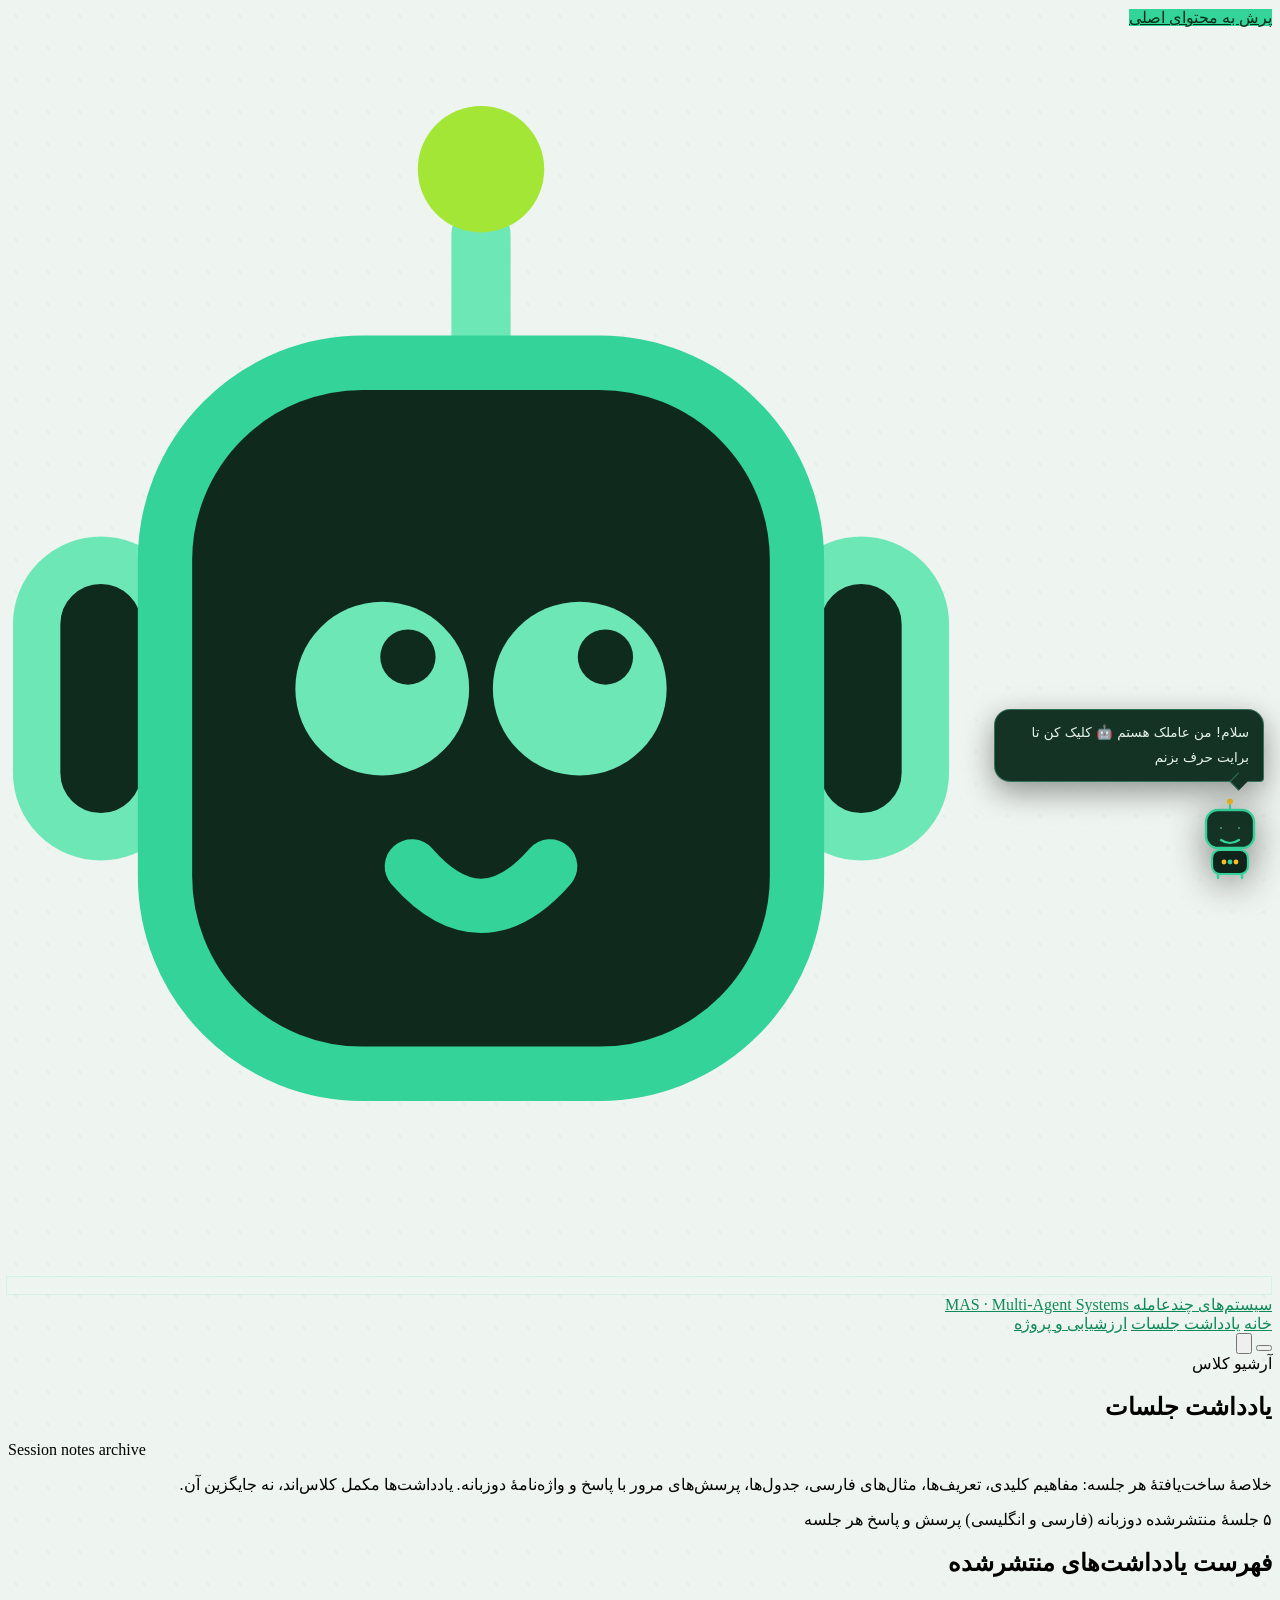
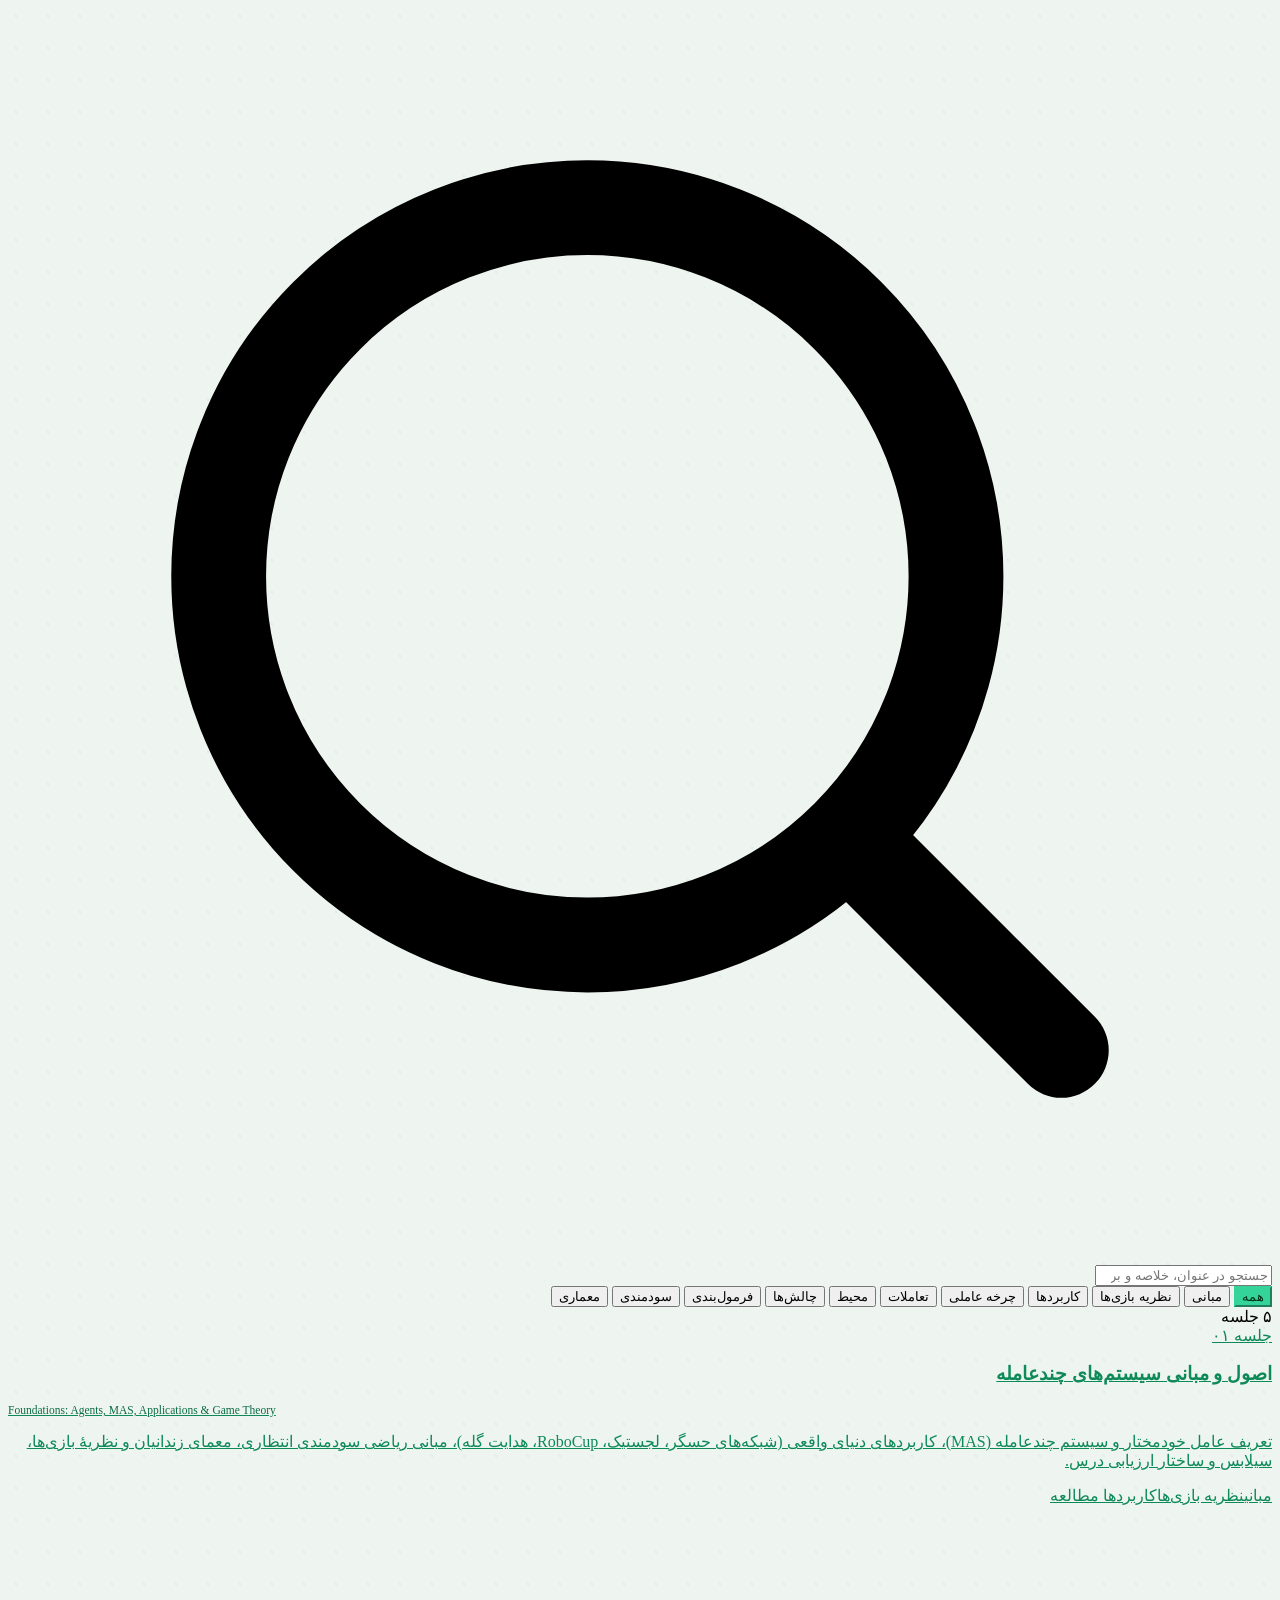
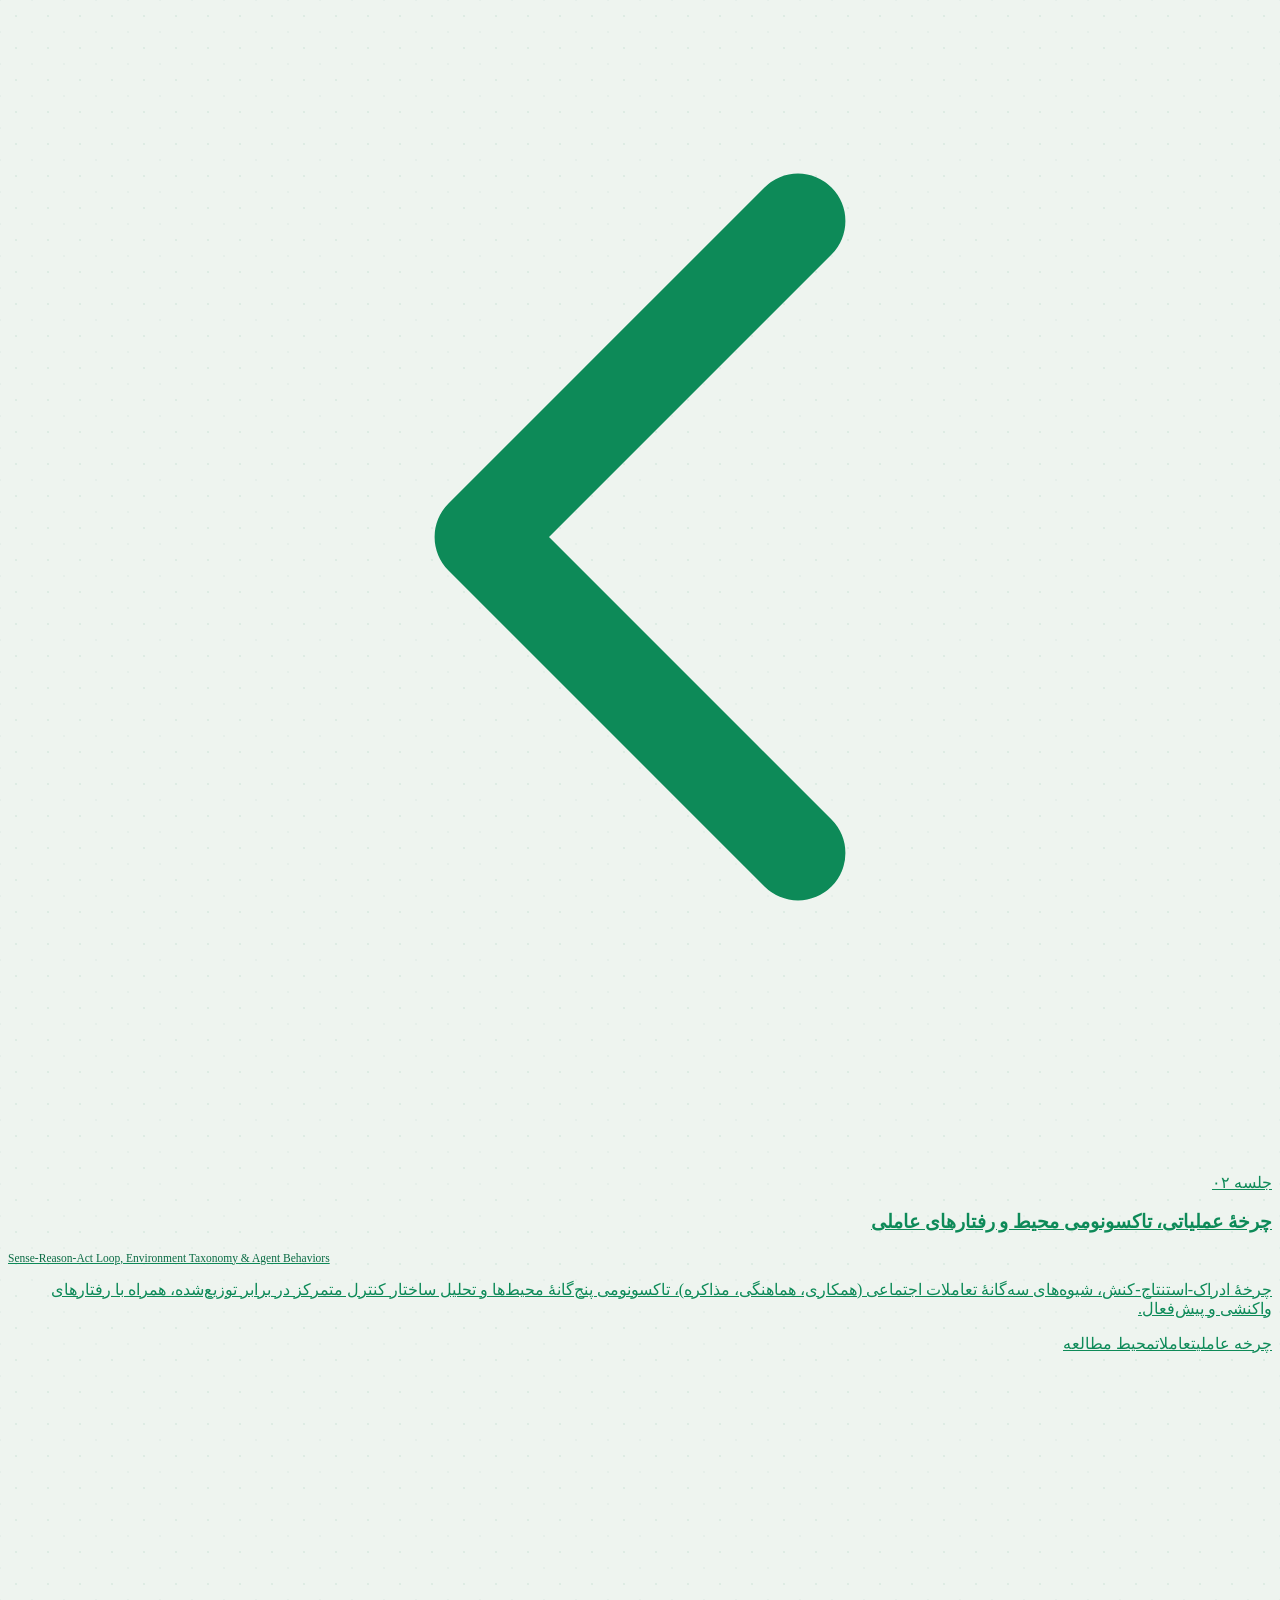
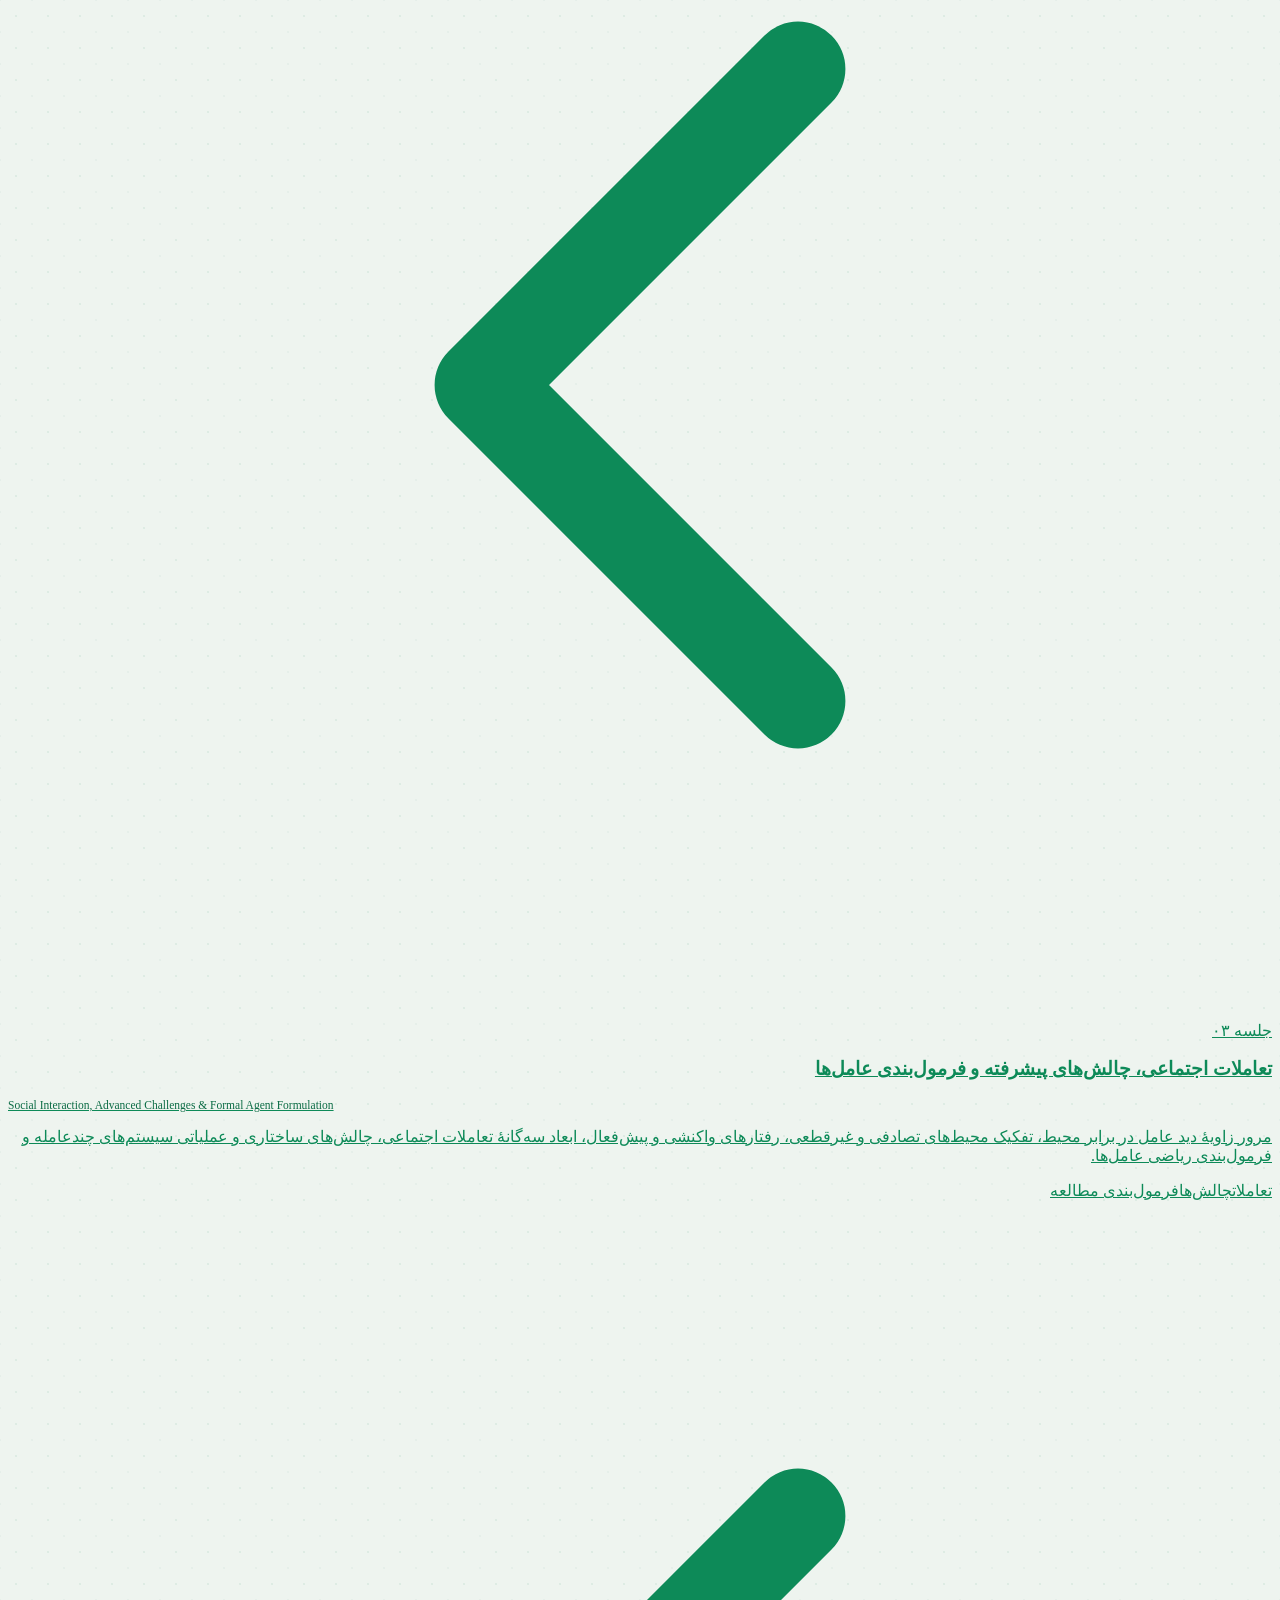
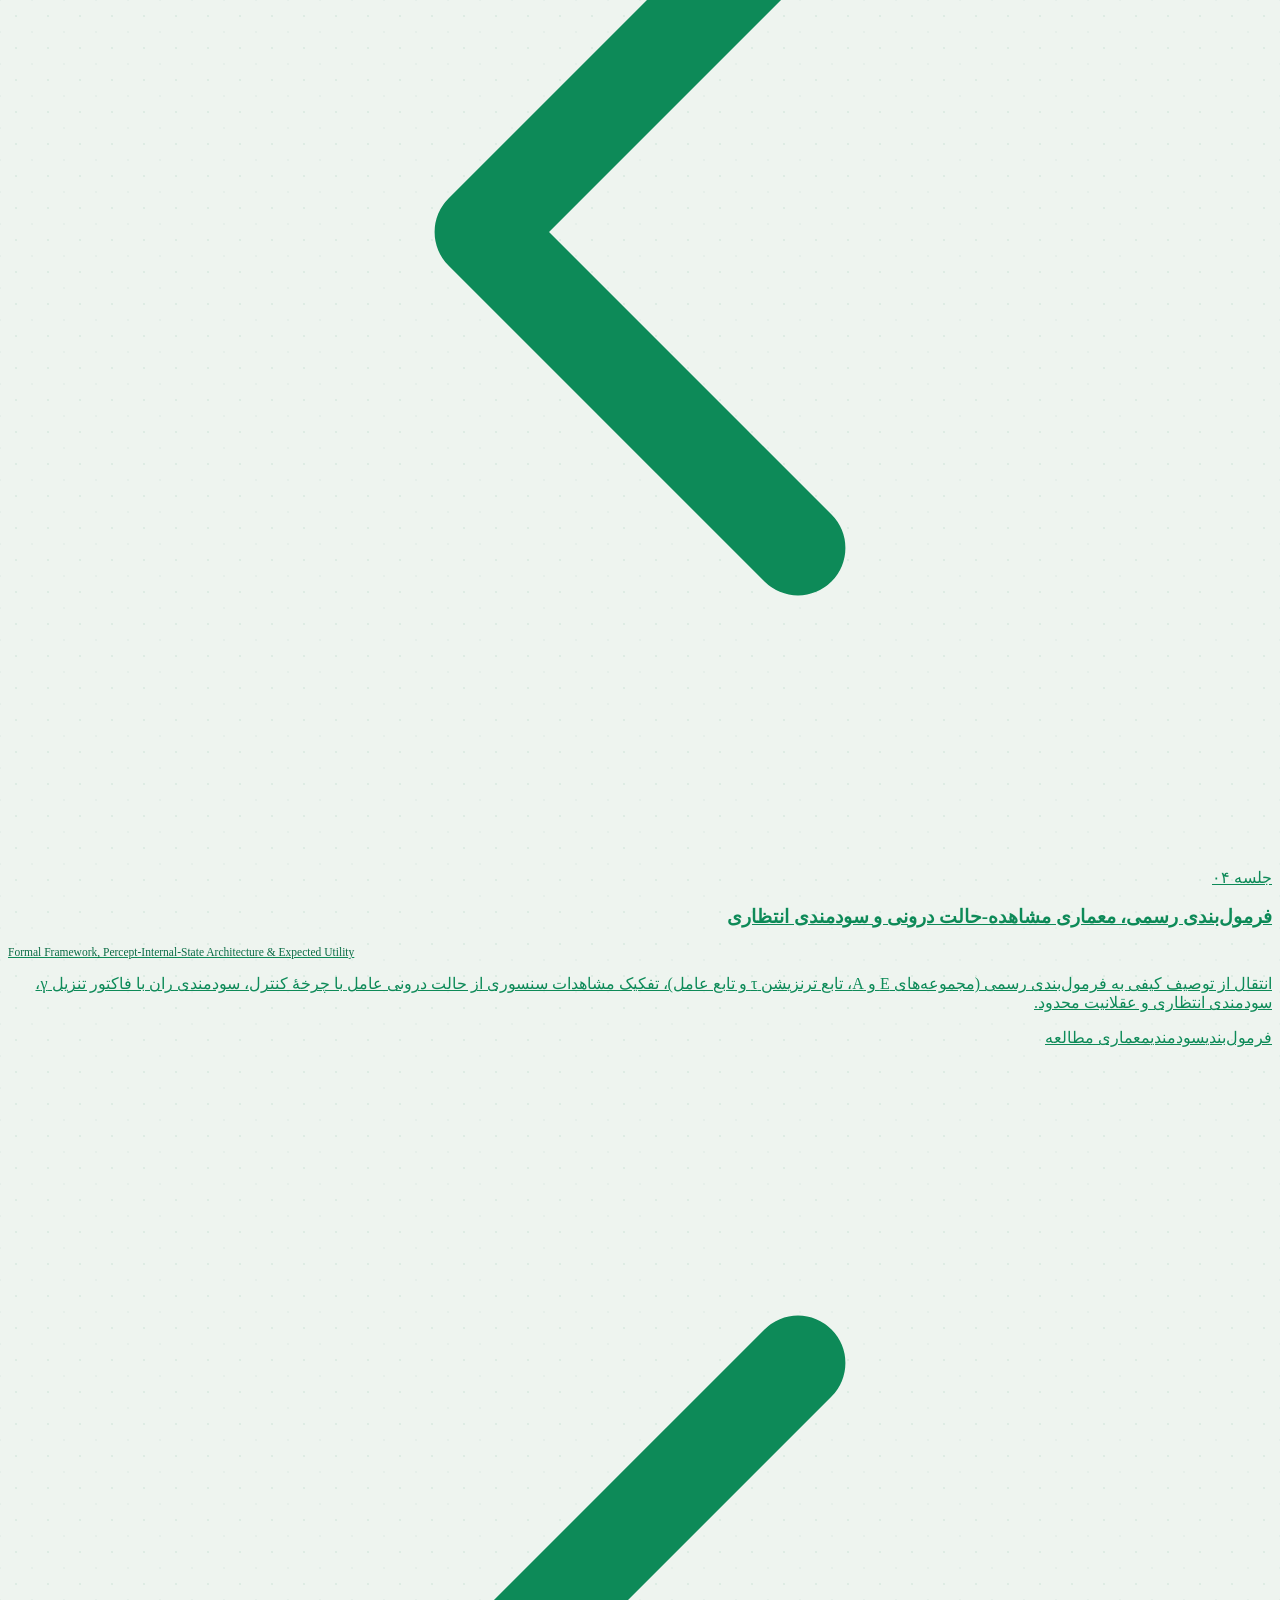
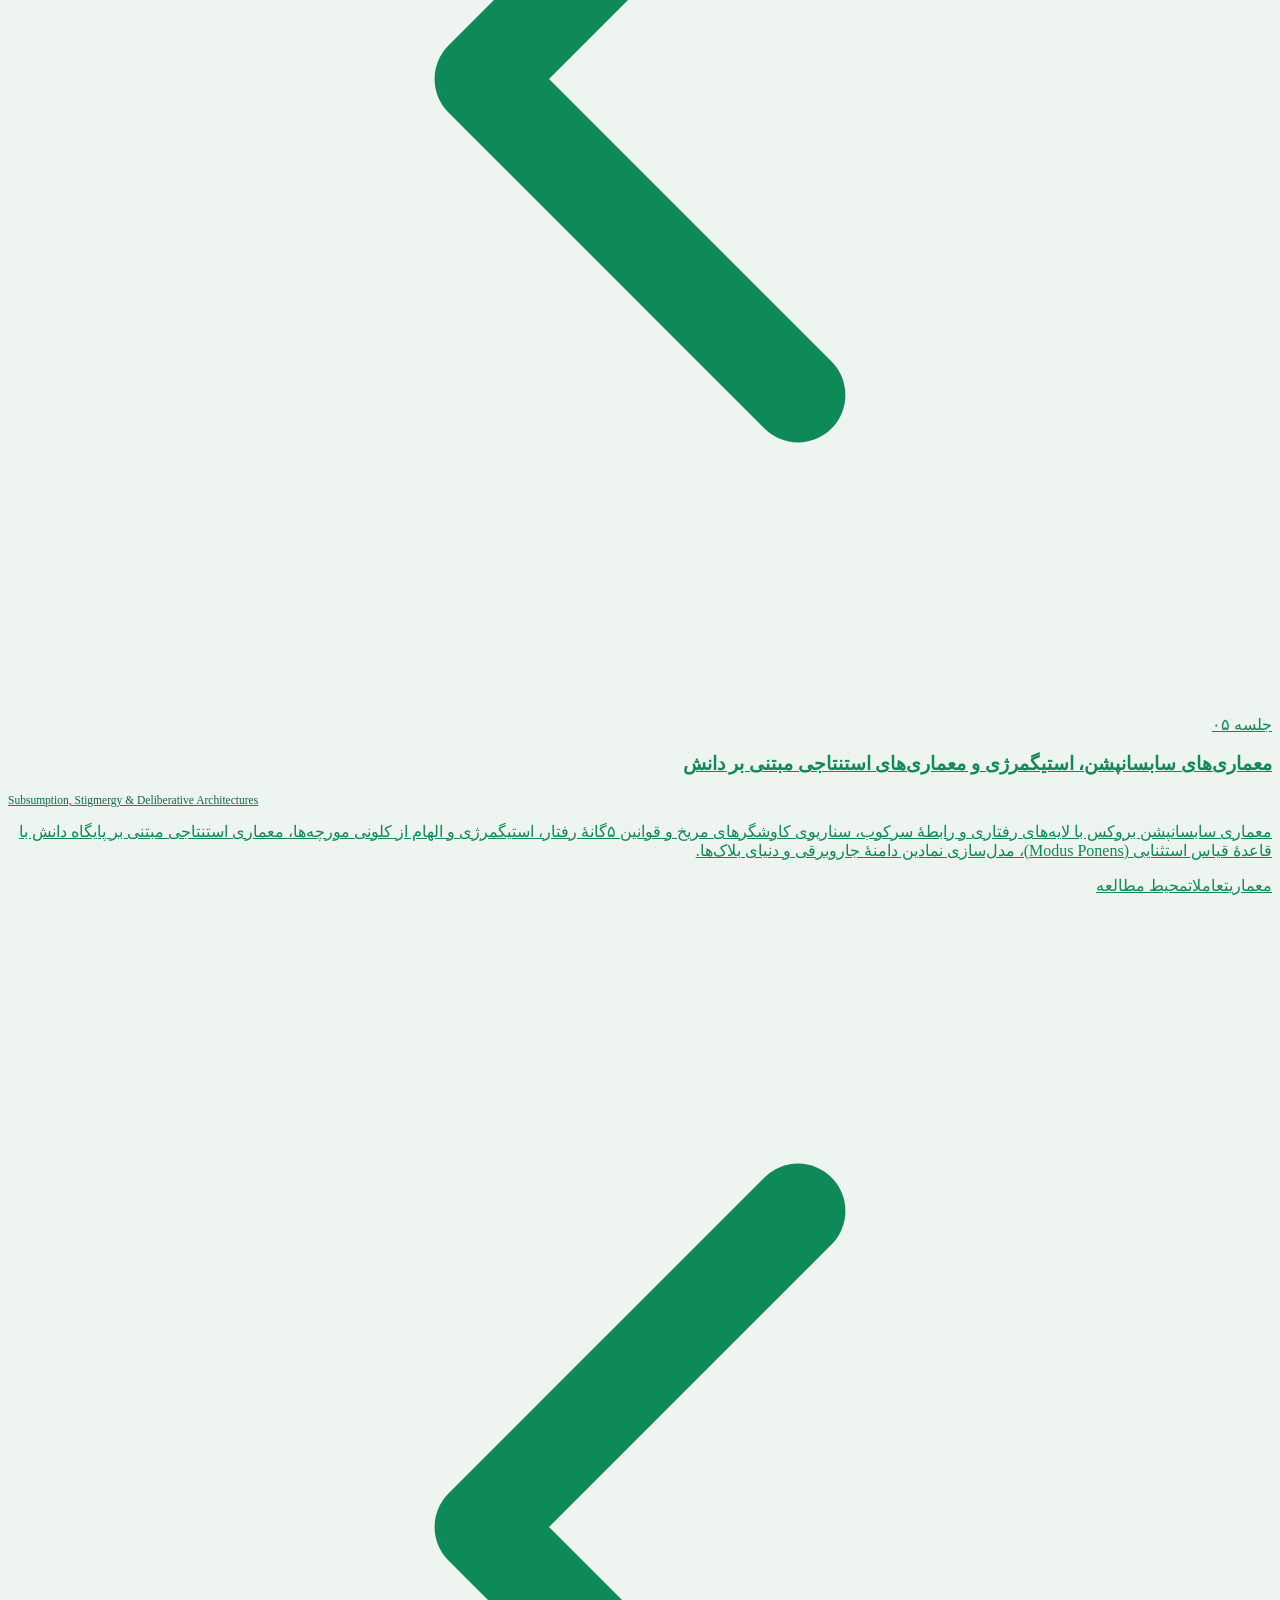
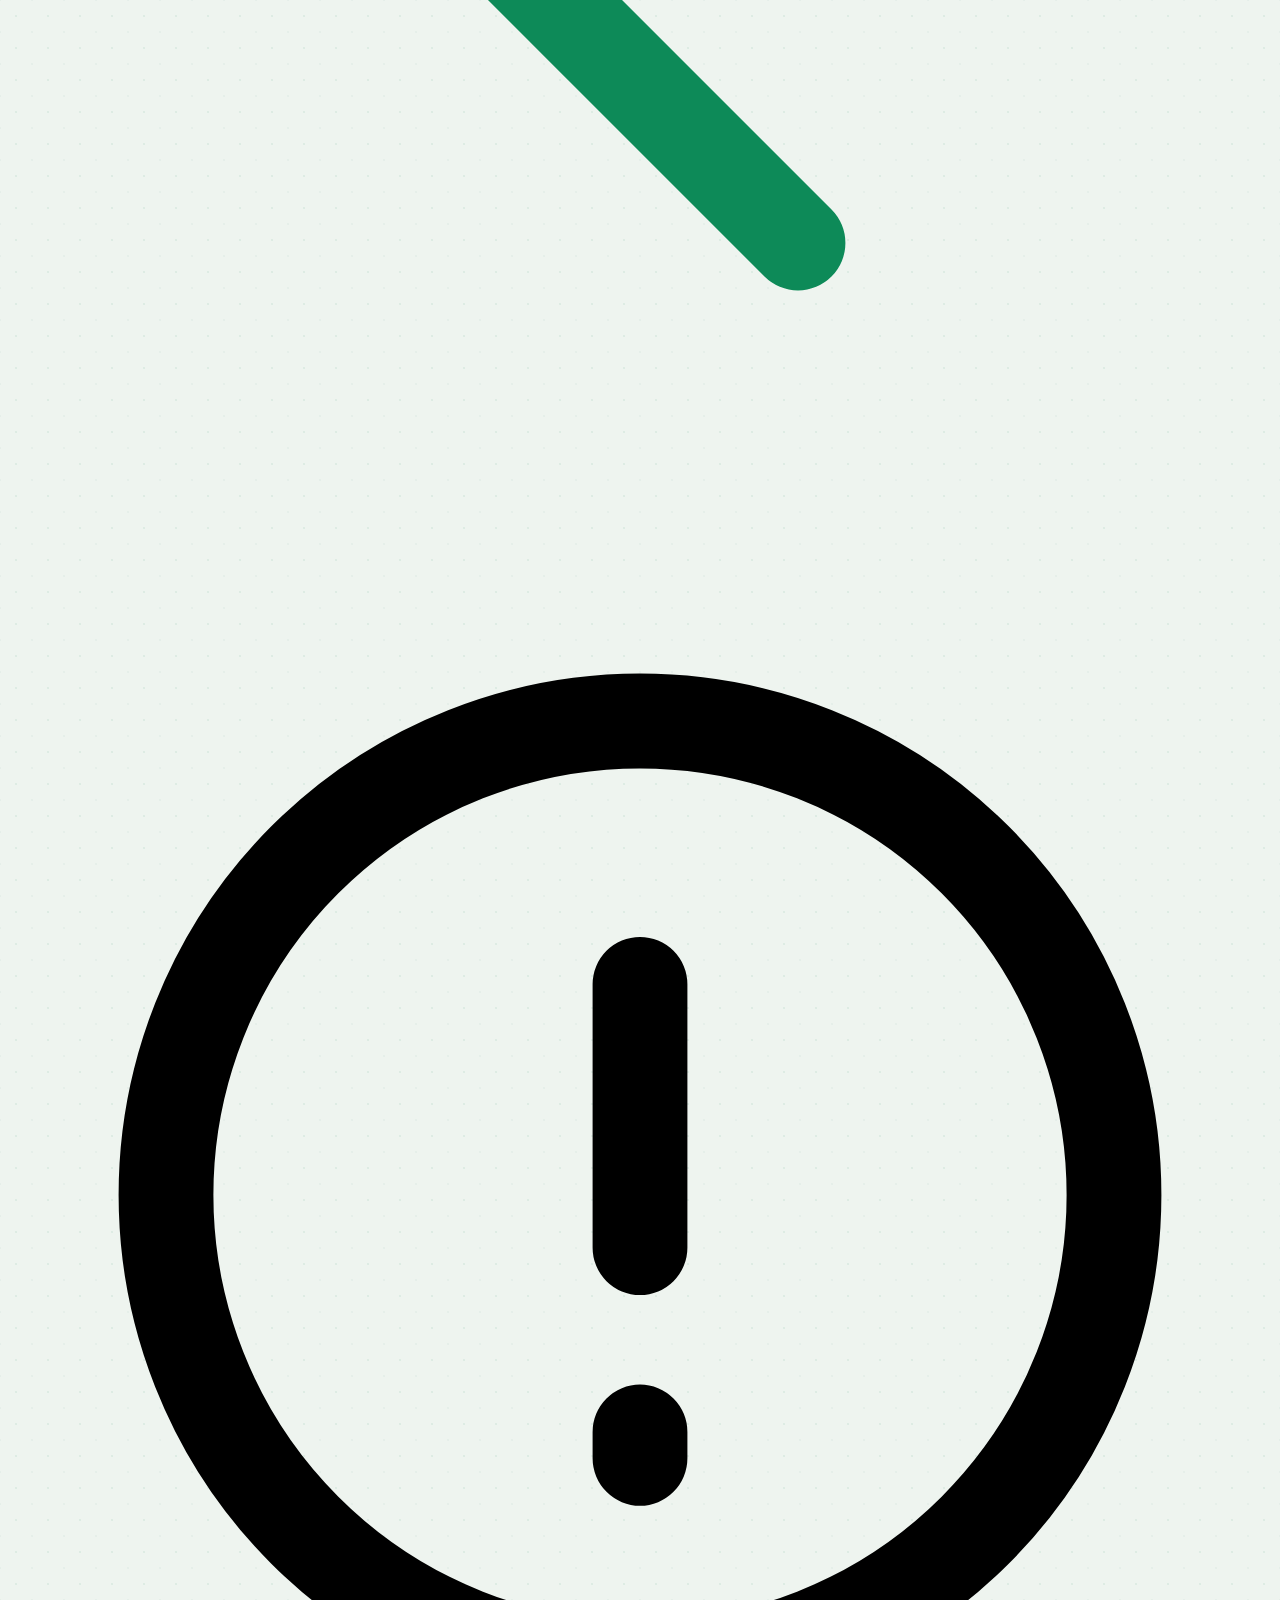
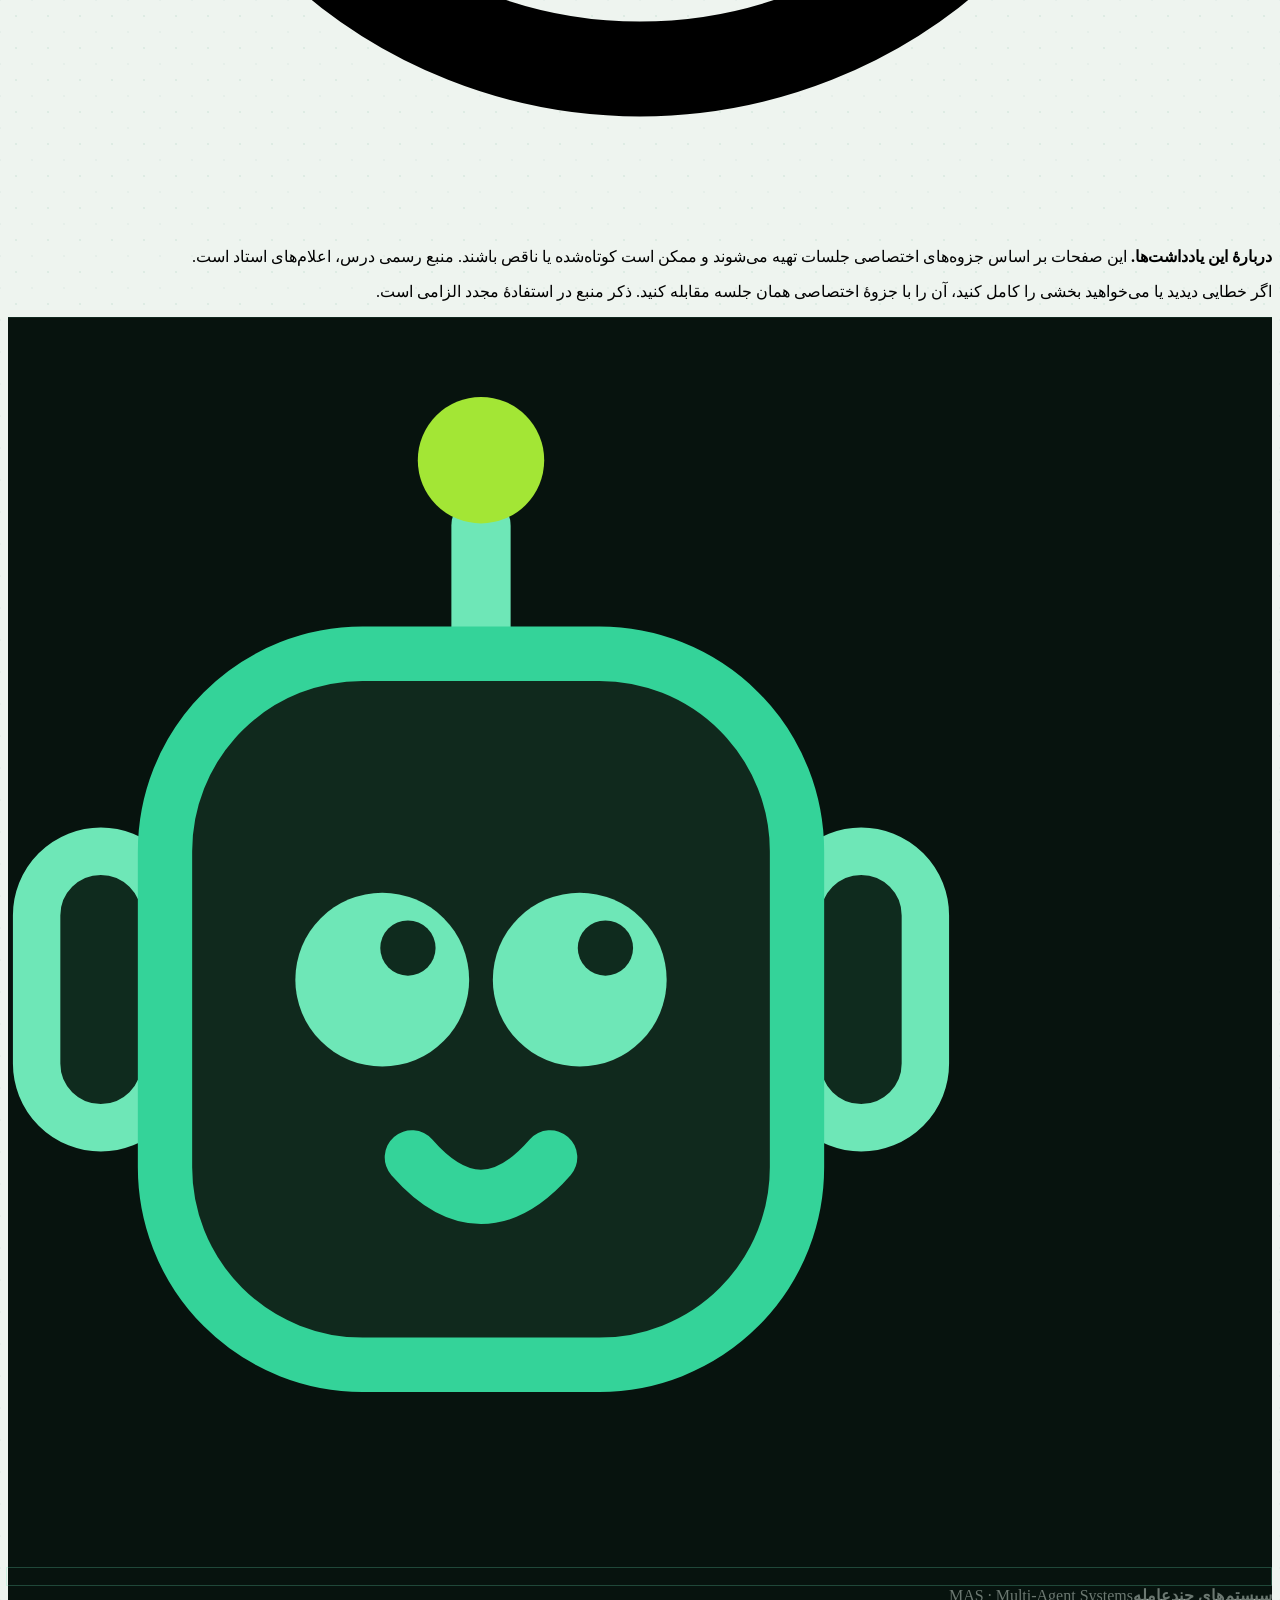
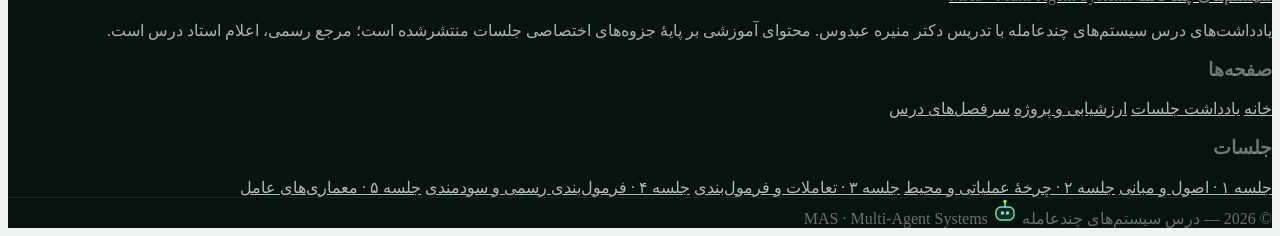
==== commit bc171ad9: "Add session 5: Subsumption Architecture, Stigmergy & Deliberative Architectures - sessions/session-0" ====
--- a/notes.html
+++ b/notes.html
@@ -62,7 +62,7 @@
         پرسش‌های مرور با پاسخ و واژه‌نامهٔ دوزبانه. یادداشت‌ها مکمل کلاس‌اند، نه جایگزین آن.
       </p>
       <div class="hero-meta">
-        <span class="chip"><span class="dot"></span> ۴ جلسهٔ منتشرشده</span>
+        <span class="chip"><span class="dot"></span> ۵ جلسهٔ منتشرشده</span>
         <span class="chip"><span class="dot"></span> دوزبانه (فارسی و انگلیسی)</span>
         <span class="chip"><span class="dot"></span> پرسش و پاسخ هر جلسه</span>
       </div>
@@ -90,7 +90,7 @@
           <button class="filter-chip" type="button" data-filter="سودمندی" aria-pressed="false">سودمندی</button>
           <button class="filter-chip" type="button" data-filter="معماری" aria-pressed="false">معماری</button>
         </div>
-        <span class="search-count" data-search-count>۴ جلسه</span>
+        <span class="search-count" data-search-count>۵ جلسه</span>
       </div>
 
       <div class="note-grid">
@@ -139,6 +139,18 @@
   <p class="note-summary">انتقال از توصیف کیفی به فرمول‌بندی رسمی (مجموعه‌های E و A، تابع ترنزیشن τ و تابع عامل)، تفکیک مشاهدات سنسوری از حالت درونی عامل با چرخهٔ کنترل، سودمندی ران با فاکتور تنزیل γ، سودمندی انتظاری و عقلانیت محدود.</p>
   <div class="note-foot">
     <span class="tag">فرمول‌بندی</span><span class="tag">سودمندی</span><span class="tag">معماری</span>
+    <span class="note-arrow">مطالعه <svg viewBox="0 0 24 24" fill="none" stroke="currentColor" stroke-width="1.8" stroke-linecap="round" stroke-linejoin="round" aria-hidden="true"><path d="M15 18l-6-6 6-6"/></svg></span>
+  </div>
+</a>
+<a class="note-card" href="sessions/session-05.html" data-note-card data-tags="معماری,تعاملات,محیط" data-search="معماری‌های سابسانپشن استیگمرژی و معماری‌های استنتاجی مبتنی بر دانش Subsumption Stigmergy Deliberative Architecture Knowledge Base معماری سابسانپشن بروکس با لایه‌های رفتاری و رابطه سرکوب، سناریوی کاوشگرهای مریخ و قوانین ۵گانه، استیگمرژی و الهام از کلونی مورچه‌ها، معماری استنتاجی مبتنی بر پایگاه دانش با قیاس استثنایی، مدل‌سازی نمادین دامنه جاروبرقی و دنیای بلاک‌ها. معماری تعاملات محیط ">
+  <div class="note-top">
+    <span class="note-num">جلسه ۰۵</span>
+  </div>
+  <h3>معماری‌های سابسانپشن، استیگمرژی و معماری‌های استنتاجی مبتنی بر دانش</h3>
+  <div class="note-en" dir="ltr">Subsumption, Stigmergy &amp; Deliberative Architectures</div>
+  <p class="note-summary">معماری سابسانپشن بروکس با لایه‌های رفتاری و رابطهٔ سرکوب، سناریوی کاوشگرهای مریخ و قوانین ۵‌گانهٔ رفتار، استیگمرژی و الهام از کلونی مورچه‌ها، معماری استنتاجی مبتنی بر پایگاه دانش با قاعدهٔ قیاس استثنایی (Modus Ponens)، مدل‌سازی نمادین دامنهٔ جاروبرقی و دنیای بلاک‌ها.</p>
+  <div class="note-foot">
+    <span class="tag">معماری</span><span class="tag">تعاملات</span><span class="tag">محیط</span>
     <span class="note-arrow">مطالعه <svg viewBox="0 0 24 24" fill="none" stroke="currentColor" stroke-width="1.8" stroke-linecap="round" stroke-linejoin="round" aria-hidden="true"><path d="M15 18l-6-6 6-6"/></svg></span>
   </div>
 </a>
@@ -187,6 +199,7 @@
         <a href="sessions/session-02.html">جلسه ۲ · چرخهٔ عملیاتی و محیط</a>
         <a href="sessions/session-03.html">جلسه ۳ · تعاملات و فرمول‌بندی</a>
         <a href="sessions/session-04.html">جلسه ۴ · فرمول‌بندی رسمی و سودمندی</a>
+        <a href="sessions/session-05.html">جلسه ۵ · معماری‌های عامل</a>
       </div>
     </div>
     <div class="footer-bottom">
--- a/assets/css/mas-theme.css
+++ b/assets/css/mas-theme.css
@@ -2,9 +2,8 @@
    MAS · سیستم‌های چندعامله — dark-green theme override
    Load AFTER site.css. Re-skins the NLP blue/white system into a
    dark-green "robots & games" board for the Multi-Agent Systems course.
-   Both data-theme="light" and data-theme="dark" map to the same palette,
-   so the existing theme toggle in site.js keeps working without breaking
-   the look.
+   Default is the dark-green palette; data-theme="light" switches to a
+   daylight light-green "paper" theme (theme toggle in site.js).
    ========================================================================== */
 
 /* ==========================================================================
@@ -116,6 +115,126 @@
     --ring: 0 0 0 3px rgba(52, 211, 153, 0.25);
   }
 }
+
+/* ==========================================================================
+   1b. Daylight palette — light-green "paper" theme for data-theme="light"
+   ========================================================================== */
+:root[data-theme="light"] {
+  color-scheme: light;
+
+  --bg: #eef4ef;
+  --bg-grid: rgba(13, 122, 79, 0.08);
+  --surface: #ffffff;
+  --surface-2: #f7faf8;
+  --surface-3: #edf4ef;
+  --ink: #14251c;
+  --ink-2: #2f4639;
+  --muted: #5b7265;
+  --line: rgba(13, 122, 79, 0.16);
+  --line-2: rgba(13, 122, 79, 0.28);
+  --brand: #0d8a58;
+  --brand-2: #0a6b44;
+  --brand-3: #d9f2e6;
+  --brand-soft: rgba(13, 138, 88, 0.1);
+  --brand-soft-2: rgba(13, 138, 88, 0.18);
+  --on-brand: #ffffff;
+  --good: #0d8a58;
+  --good-soft: rgba(13, 138, 88, 0.12);
+  --warn: #b45309;
+  --warn-soft: rgba(180, 83, 9, 0.1);
+  --bad: #dc2626;
+  --bad-soft: rgba(220, 38, 38, 0.1);
+  --violet: #4d7c0f;
+  --violet-soft: rgba(77, 124, 15, 0.1);
+  --cyan: #2563eb;
+  --cyan-soft: rgba(37, 99, 235, 0.1);
+  --shadow-1: 0 1px 2px rgba(16, 40, 28, 0.06), 0 1px 1px rgba(16, 40, 28, 0.05);
+  --shadow-2: 0 18px 38px -24px rgba(16, 40, 28, 0.18), 0 4px 10px -6px rgba(16, 40, 28, 0.08);
+  --shadow-3: 0 30px 70px -40px rgba(16, 40, 28, 0.25);
+  --ring: 0 0 0 3px rgba(13, 138, 88, 0.22);
+}
+
+/* Daylight component overrides (dark hardcodes → paper) */
+:root[data-theme="light"] body {
+  background-image:
+    radial-gradient(rgba(13, 122, 79, 0.07) 1px, transparent 1.5px),
+    radial-gradient(rgba(13, 122, 79, 0.04) 1px, transparent 1.5px);
+}
+:root[data-theme="light"] ::selection { background: rgba(13, 138, 88, 0.25); color: #14251c; }
+:root[data-theme="light"] * { scrollbar-color: #b9d2c3 #eef4ef; }
+:root[data-theme="light"] ::-webkit-scrollbar-track { background: #eef4ef; }
+:root[data-theme="light"] ::-webkit-scrollbar-thumb { background: #b9d2c3; border-color: #eef4ef; }
+:root[data-theme="light"] ::-webkit-scrollbar-thumb:hover { background: #97b8a6; }
+
+:root[data-theme="light"] .hero-panel {
+  background:
+    radial-gradient(90% 80% at 80% 0%, rgba(13, 138, 88, 0.14) 0%, transparent 55%),
+    radial-gradient(70% 70% at 0% 100%, rgba(13, 138, 88, 0.08) 0%, transparent 60%),
+    linear-gradient(150deg, #ffffff 0%, #f2f8f4 55%, #e4f0e9 100%);
+  color: #14251c;
+  border-color: rgba(13, 122, 79, 0.2);
+}
+:root[data-theme="light"] .hero-panel::before {
+  background-image:
+    linear-gradient(rgba(13, 122, 79, 0.05) 1px, transparent 1px),
+    linear-gradient(90deg, rgba(13, 122, 79, 0.05) 1px, transparent 1px);
+}
+:root[data-theme="light"] .slide-main { color: #14251c; }
+:root[data-theme="light"] .slide-ctrl { border-top-color: rgba(13, 122, 79, 0.12); }
+
+:root[data-theme="light"] .prose pre {
+  background: #f4f8f5; color: #1e3629; border-color: #d6e4da;
+}
+:root[data-theme="light"] .copy-btn {
+  background: rgba(20, 37, 28, 0.06); color: rgba(20, 37, 28, 0.65);
+  border-color: rgba(20, 37, 28, 0.12);
+}
+:root[data-theme="light"] .copy-btn:hover { background: rgba(20, 37, 28, 0.12); color: #14251c; }
+
+:root[data-theme="light"] .formula, :root[data-theme="light"] .prose .formula {
+  background: #f4f8f5; border-color: rgba(13, 122, 79, 0.16);
+  border-inline-start-color: #0d8a58; color: #1e3629;
+}
+:root[data-theme="light"] .math-block { background: #f4f8f5; border-color: rgba(13, 122, 79, 0.16); }
+
+:root[data-theme="light"] .prose table.payoff, :root[data-theme="light"] table.payoff {
+  background: #ffffff; border-color: rgba(13, 122, 79, 0.22);
+}
+:root[data-theme="light"] .prose .payoff th, :root[data-theme="light"] .payoff th {
+  background: rgba(13, 138, 88, 0.1); color: #0a6b44;
+  border-color: rgba(13, 122, 79, 0.12);
+}
+:root[data-theme="light"] .prose .payoff td, :root[data-theme="light"] .payoff td {
+  color: #2f4639; border-color: rgba(13, 122, 79, 0.12);
+}
+:root[data-theme="light"] .prose .payoff td.hl, :root[data-theme="light"] .payoff td.hl,
+:root[data-theme="light"] .prose .payoff td.best, :root[data-theme="light"] .payoff td.best {
+  background: rgba(13, 138, 88, 0.12); color: #14251c;
+}
+:root[data-theme="light"] .prose .payoff td.ne, :root[data-theme="light"] .payoff td.ne { color: #b45309; }
+
+:root[data-theme="light"] .prose .glossary-table th, :root[data-theme="light"] .glossary-table th {
+  background: rgba(13, 138, 88, 0.1); color: #0a6b44;
+}
+:root[data-theme="light"] .prose .glossary-table td:first-child,
+:root[data-theme="light"] .glossary-table td:first-child { color: #14251c; }
+:root[data-theme="light"] .glossary-table .en { color: #5b7265; }
+
+:root[data-theme="light"] details.qa summary::before { background: rgba(13, 138, 88, 0.1); color: #0d8a58; }
+:root[data-theme="light"] details.faq-item[open], :root[data-theme="light"] details.qa[open] {
+  border-color: rgba(13, 138, 88, 0.35);
+}
+:root[data-theme="light"] details.faq-item summary:hover,
+:root[data-theme="light"] details.qa summary:hover { color: #0a6b44; }
+
+:root[data-theme="light"] .callout--question { --co: #0d8a58; --co-bg: rgba(13, 138, 88, 0.1); }
+:root[data-theme="light"] .callout--answer { --co: #0a6b44; --co-bg: rgba(10, 107, 68, 0.08); }
+:root[data-theme="light"] .callout--tip, :root[data-theme="light"] .callout--warning { --co: #b45309; --co-bg: rgba(180, 83, 9, 0.08); }
+:root[data-theme="light"] .callout--important { --co: #dc2626; --co-bg: rgba(220, 38, 38, 0.08); }
+:root[data-theme="light"] .callout--definition { --co: #4d7c0f; --co-bg: rgba(77, 124, 15, 0.08); }
+:root[data-theme="light"] .callout--example { --co: #2563eb; --co-bg: rgba(37, 99, 235, 0.08); }
+:root[data-theme="light"] .callout--note { --co: #5b7265; --co-bg: rgba(91, 114, 101, 0.06); }
+:root[data-theme="light"] .callout--persian { --co: #0d8a58; --co-bg: rgba(13, 138, 88, 0.05); }
 
 /* ==========================================================================
    2. Page chrome — board-game grid, selection, scrollbars
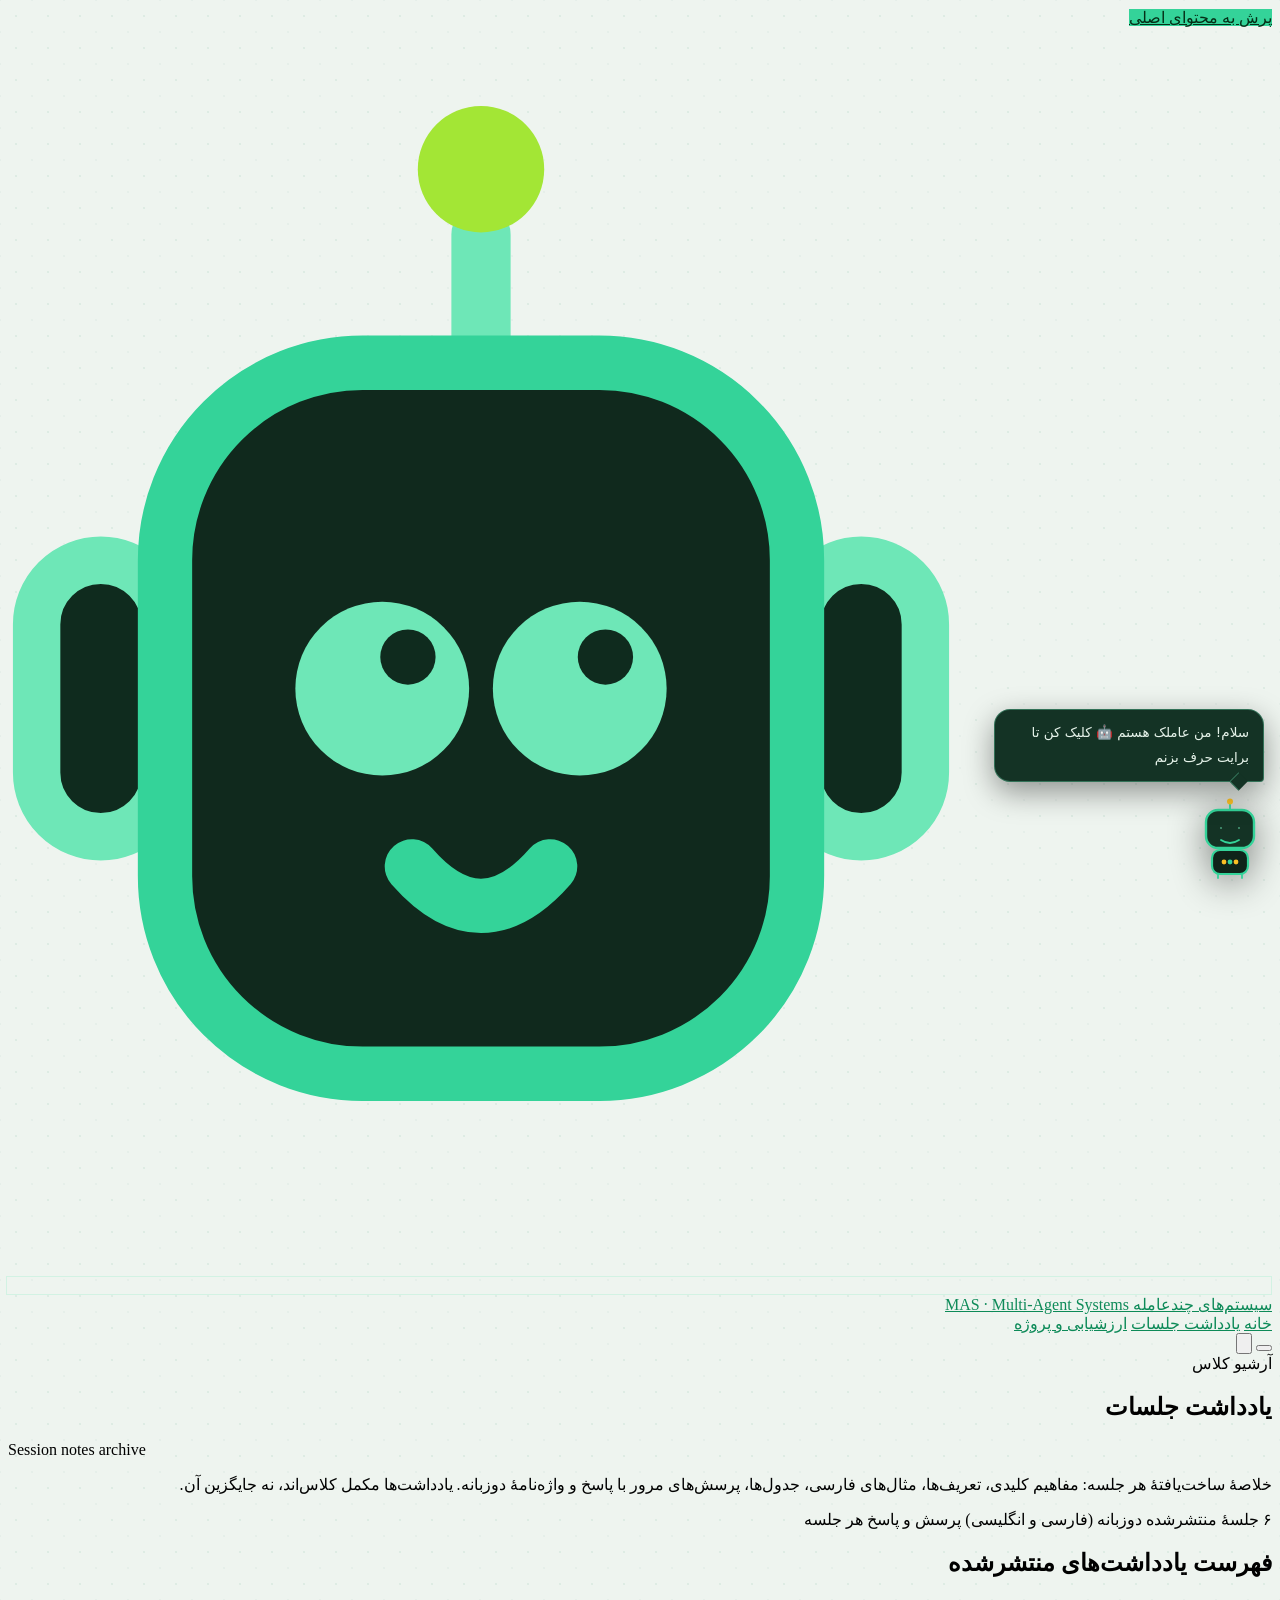
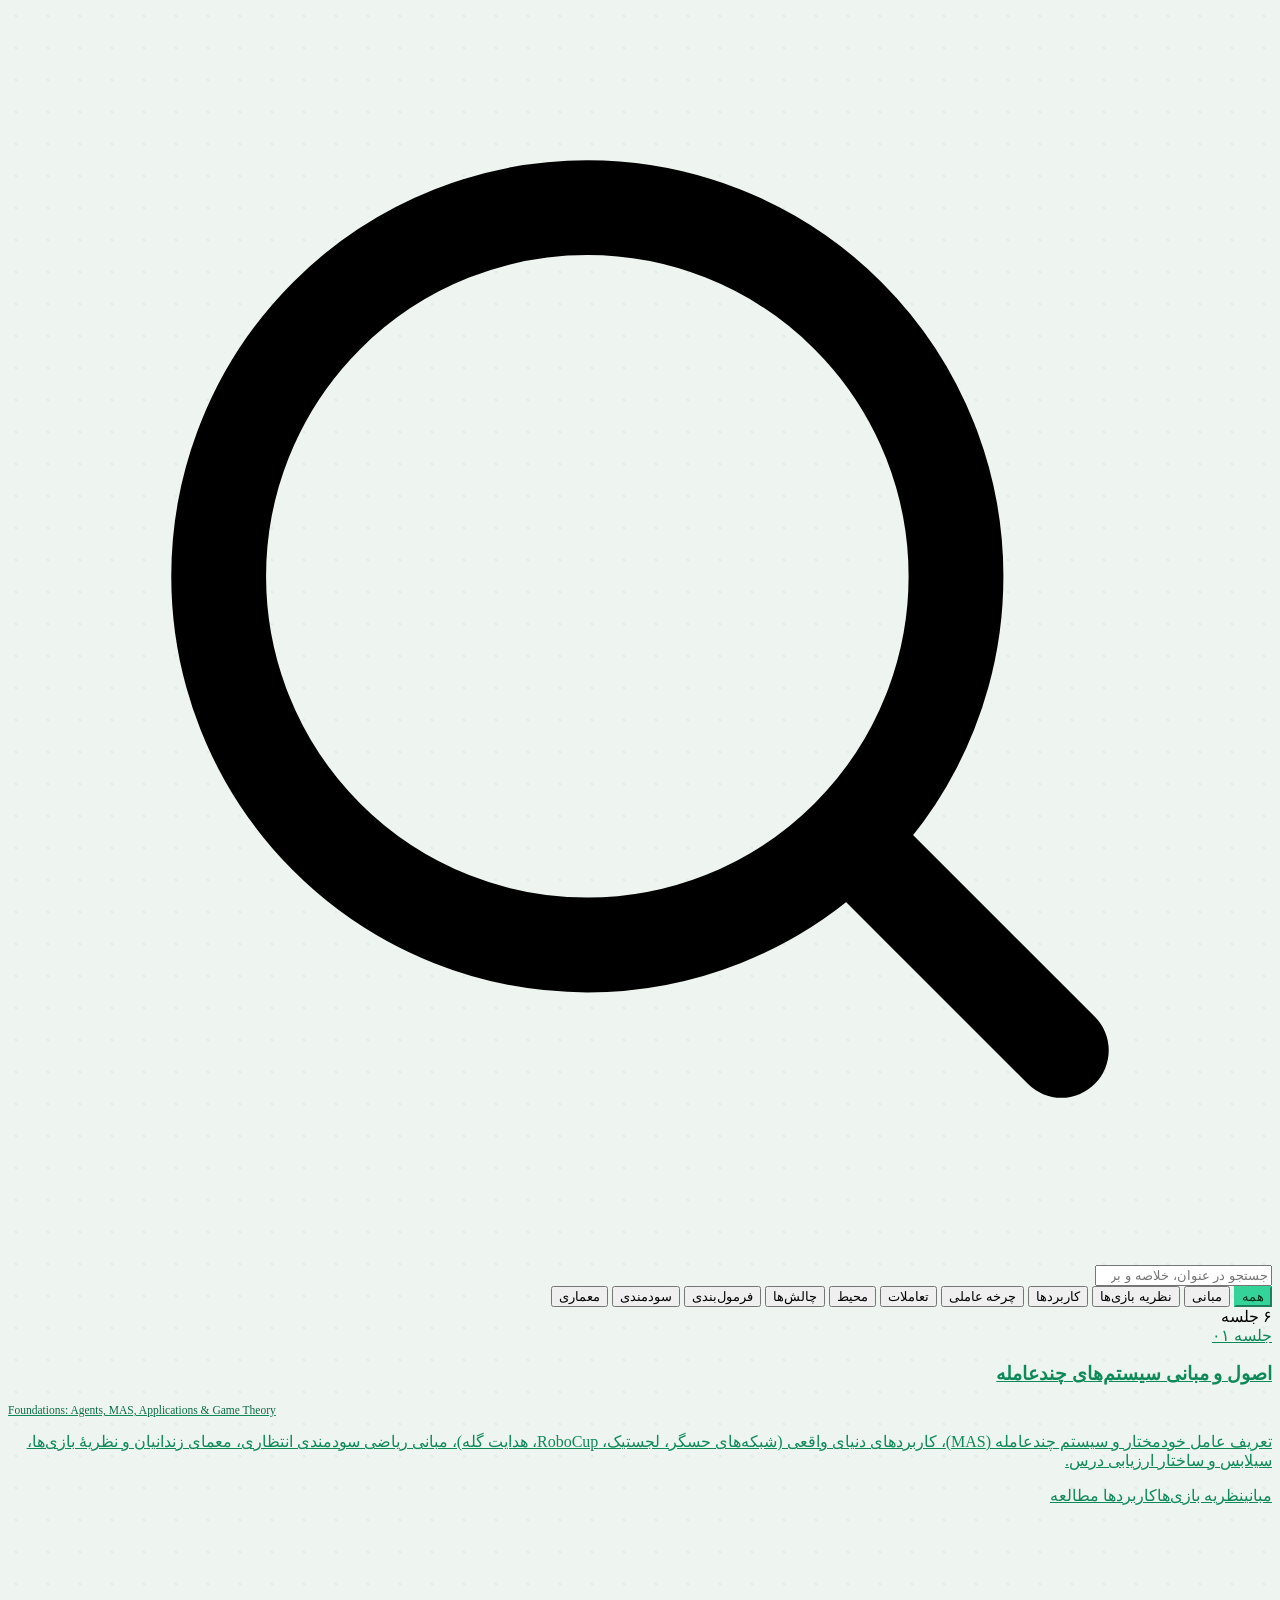
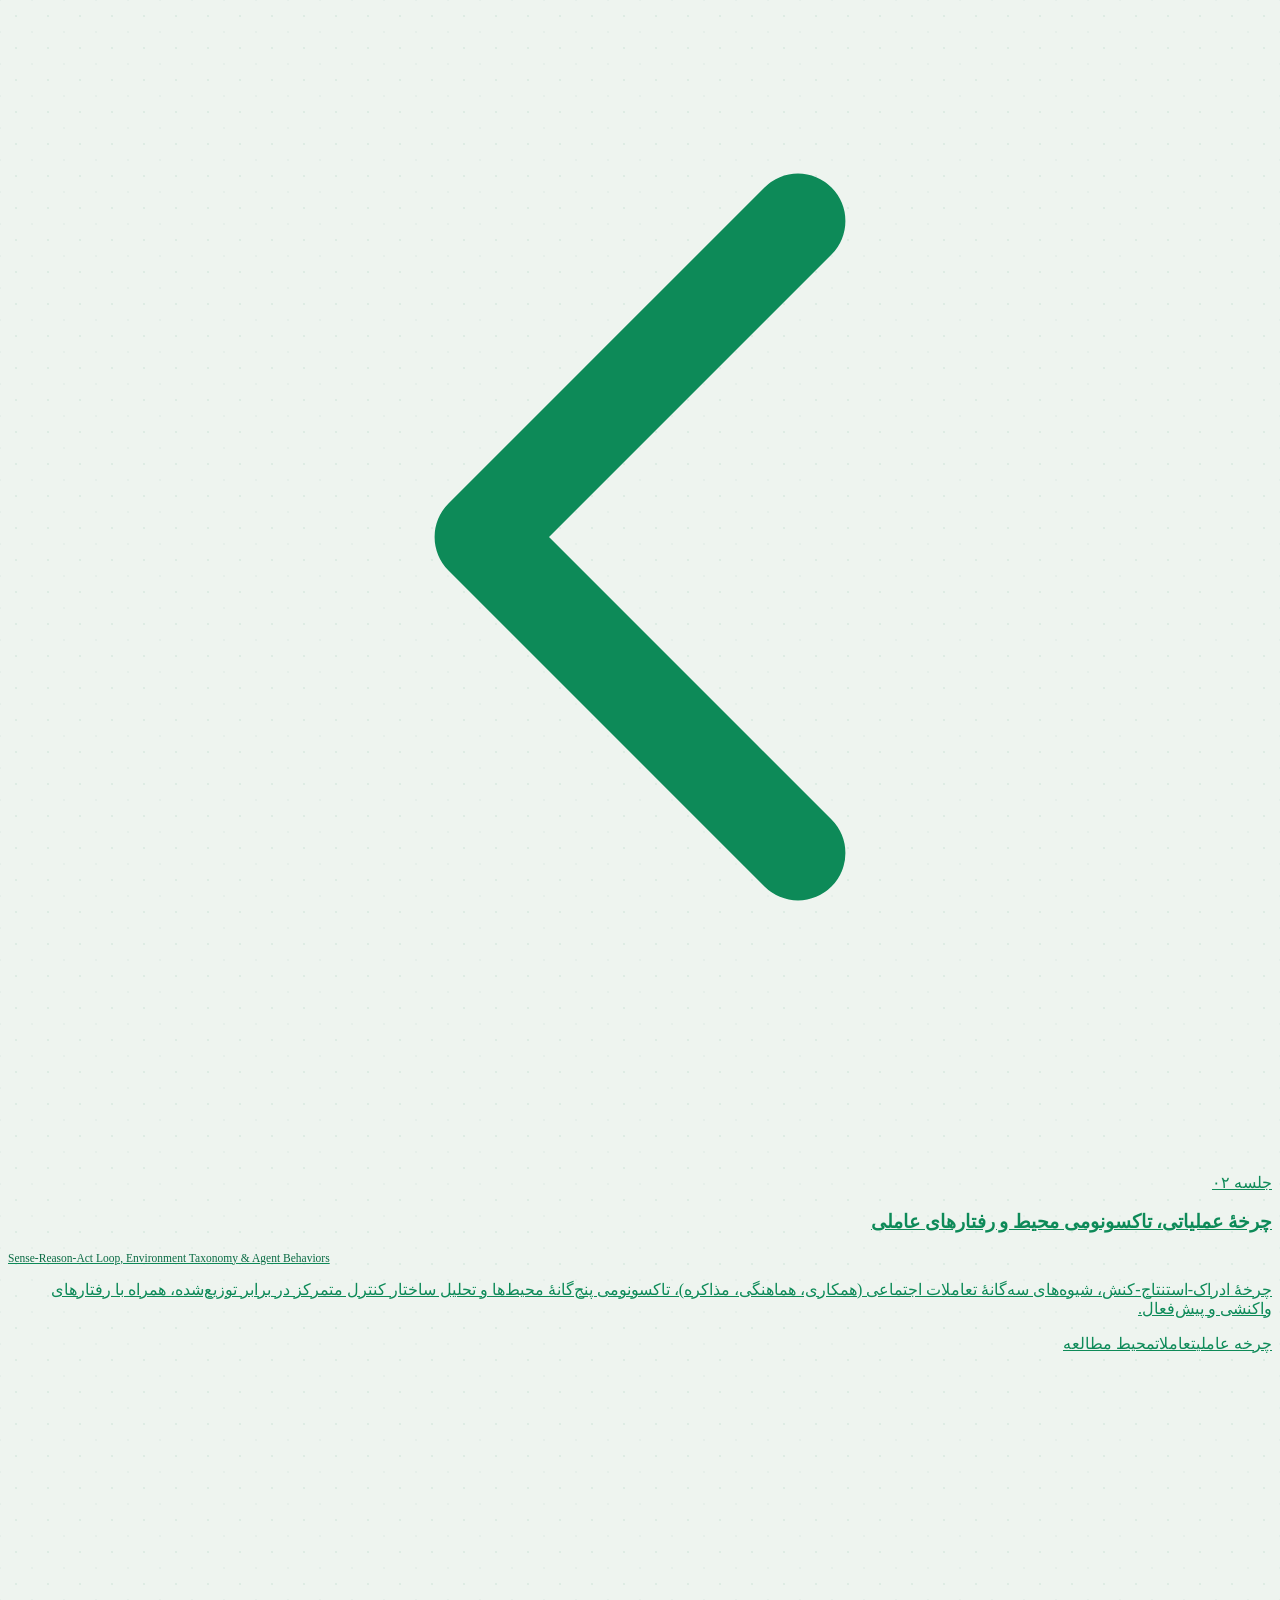
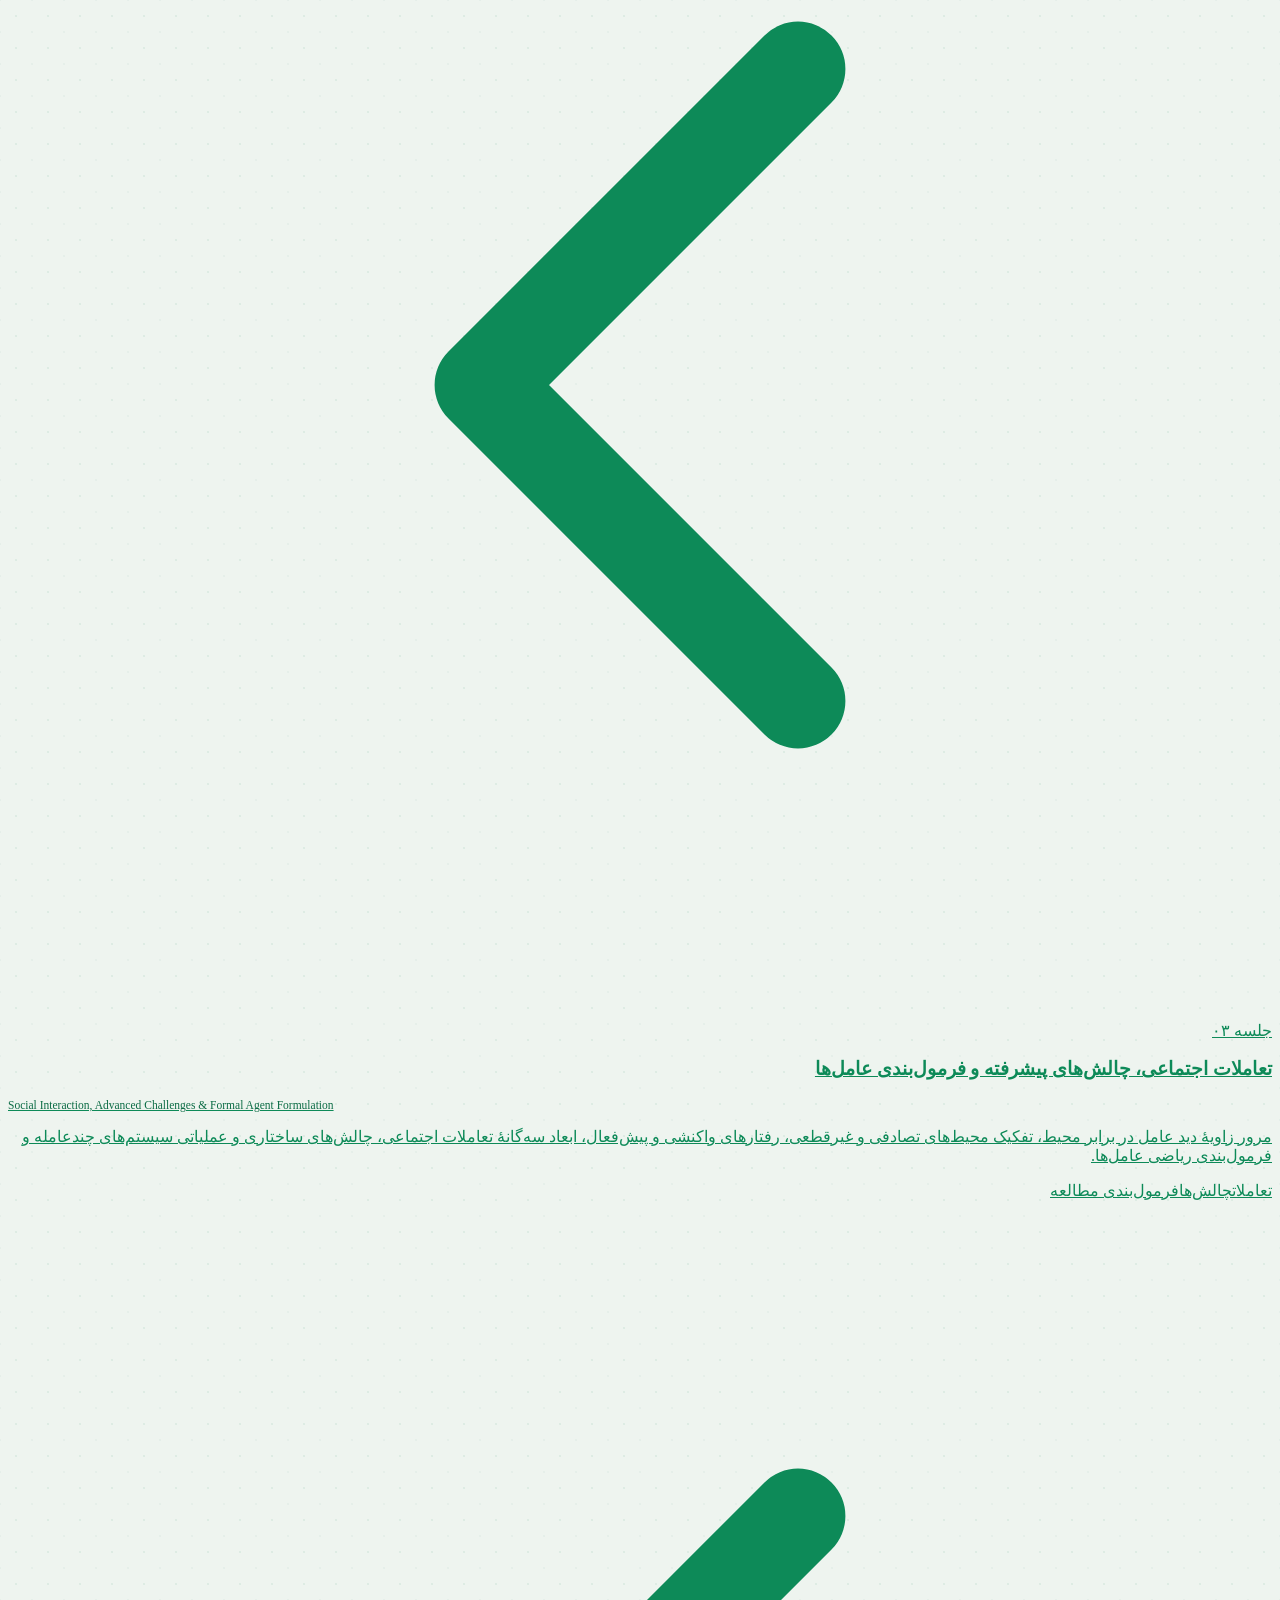
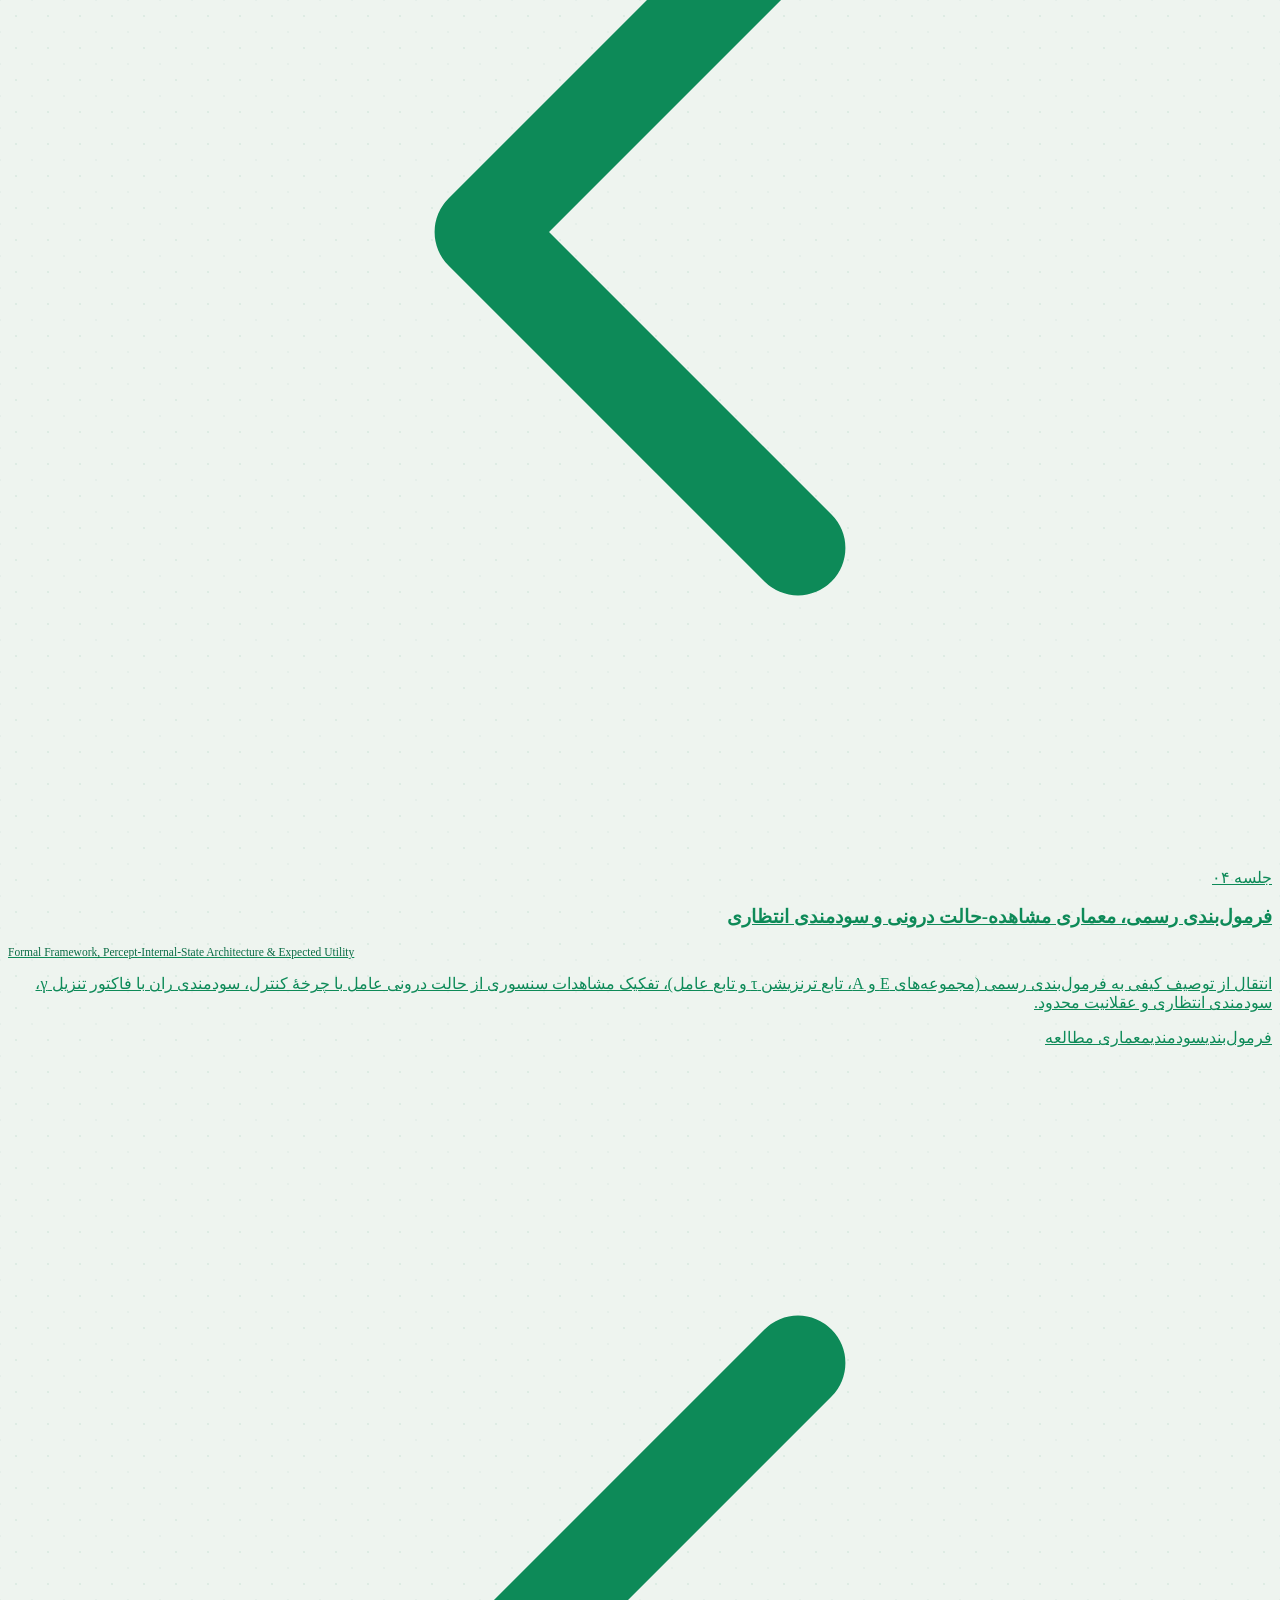
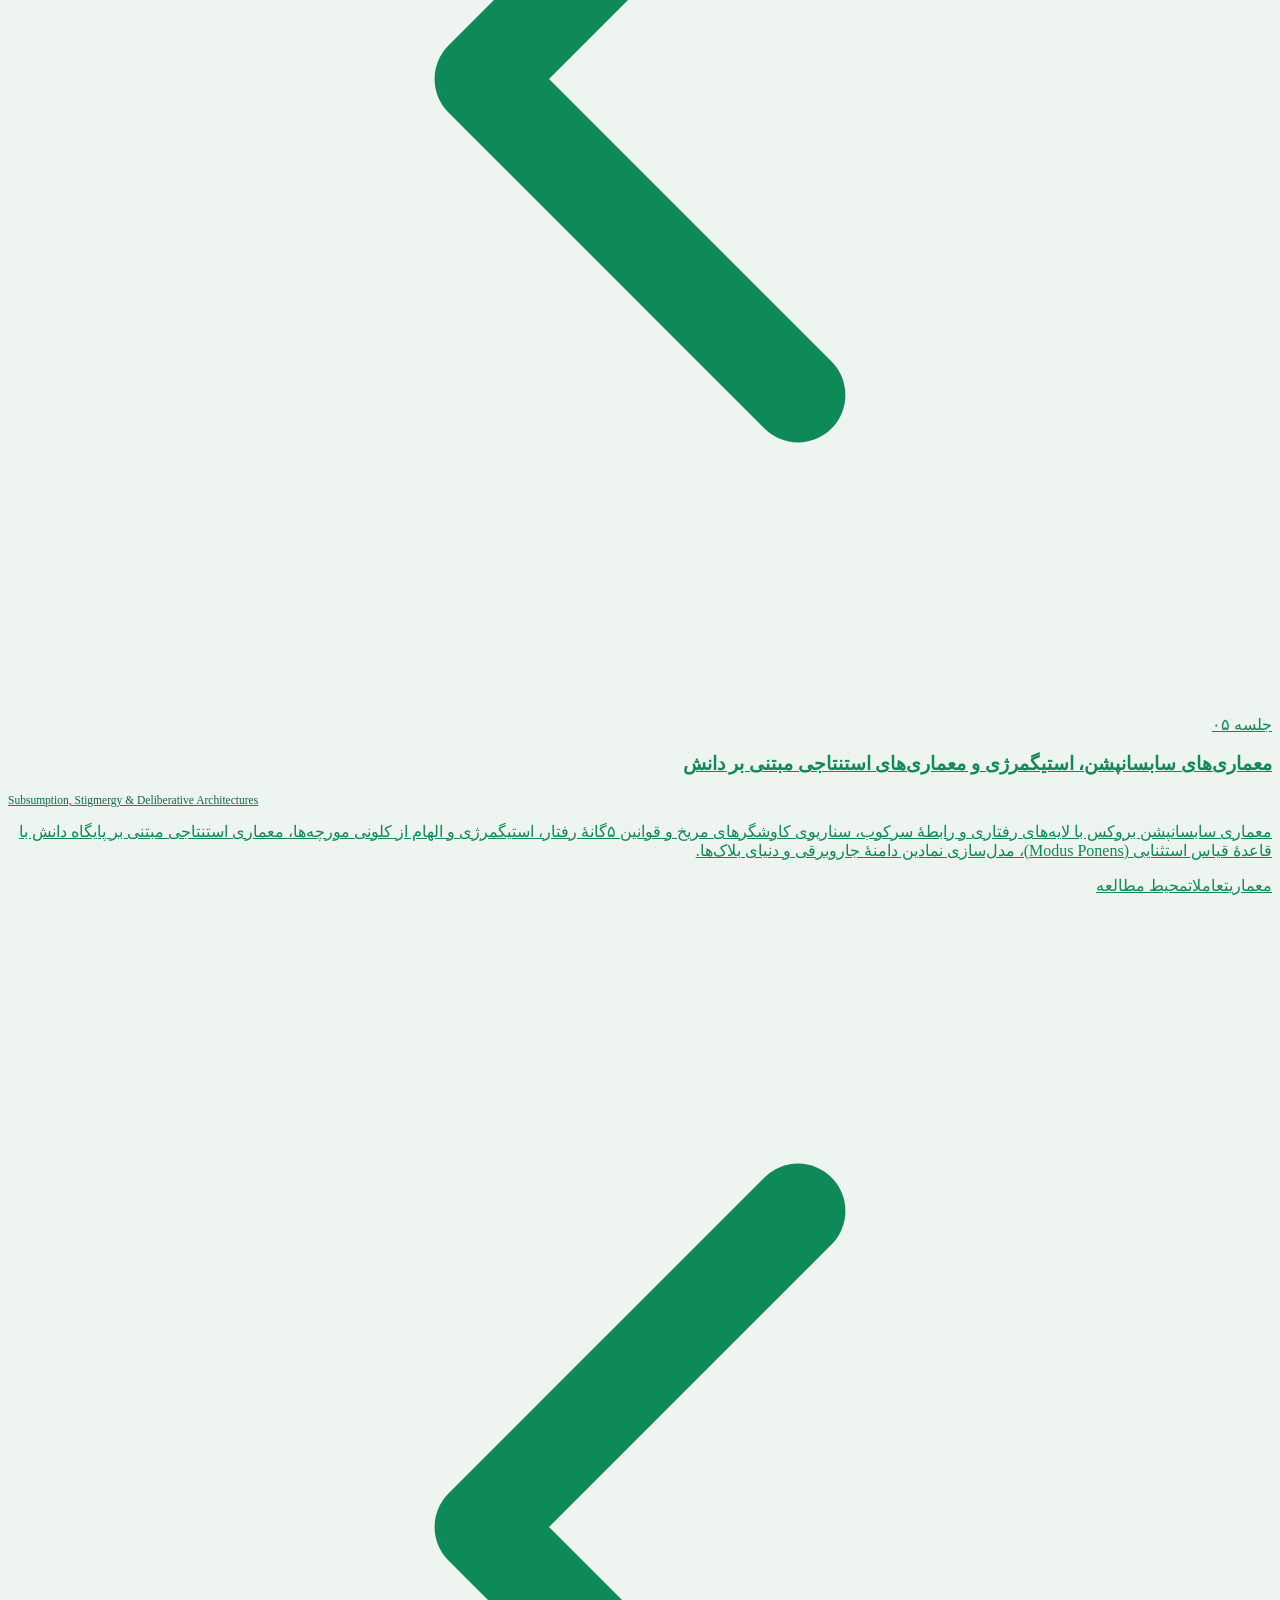
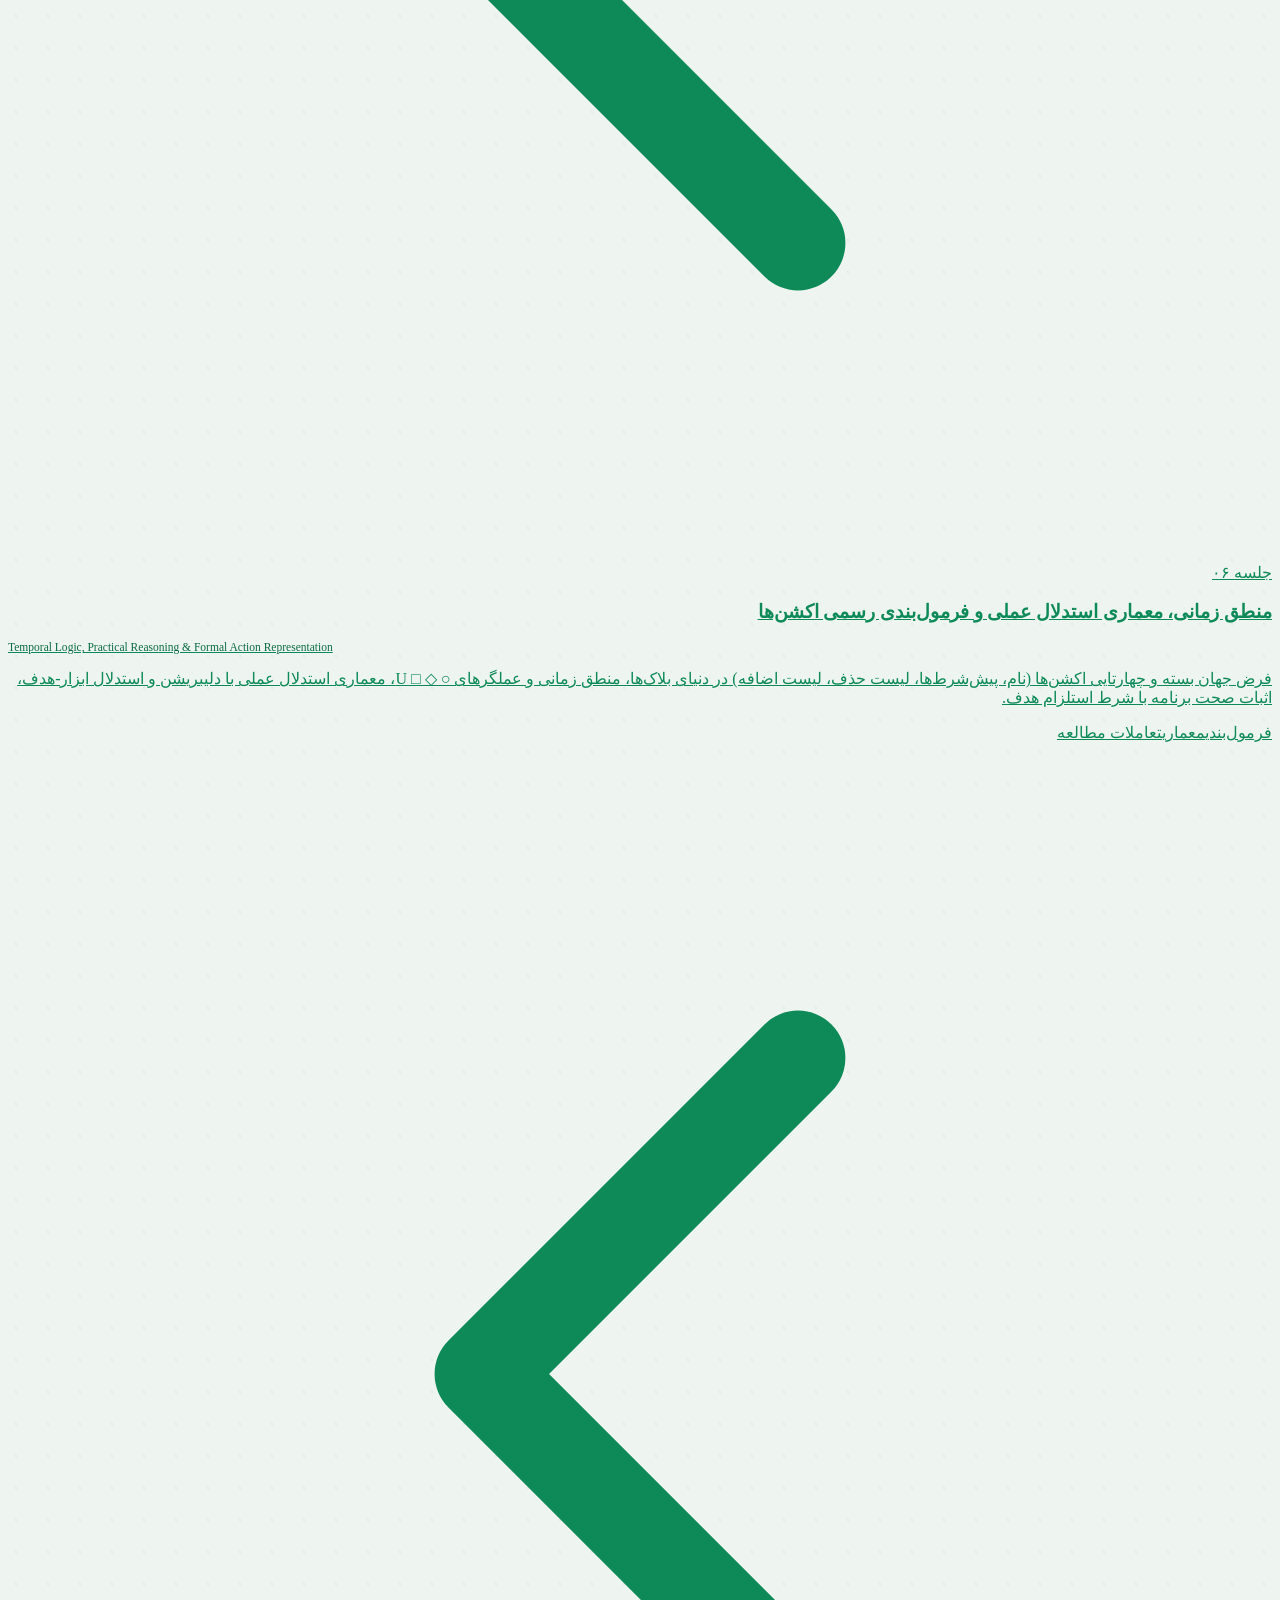
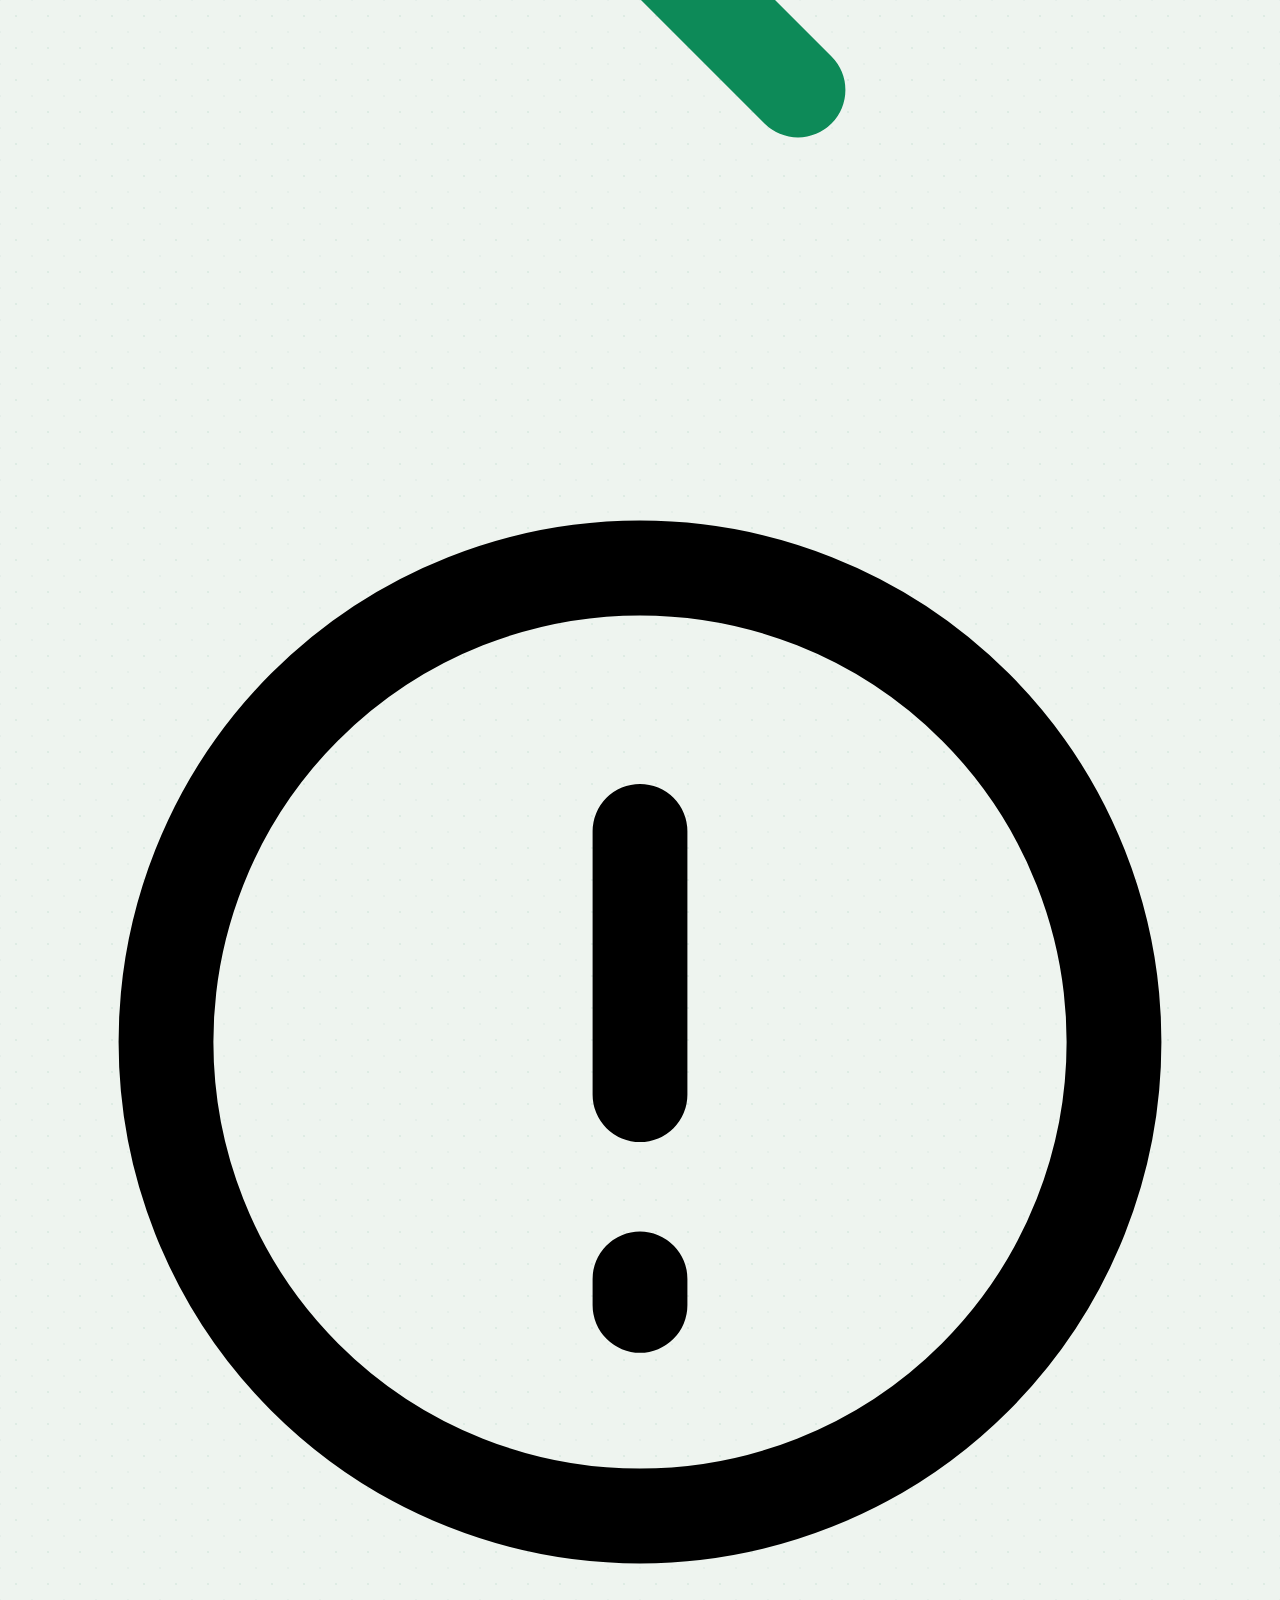
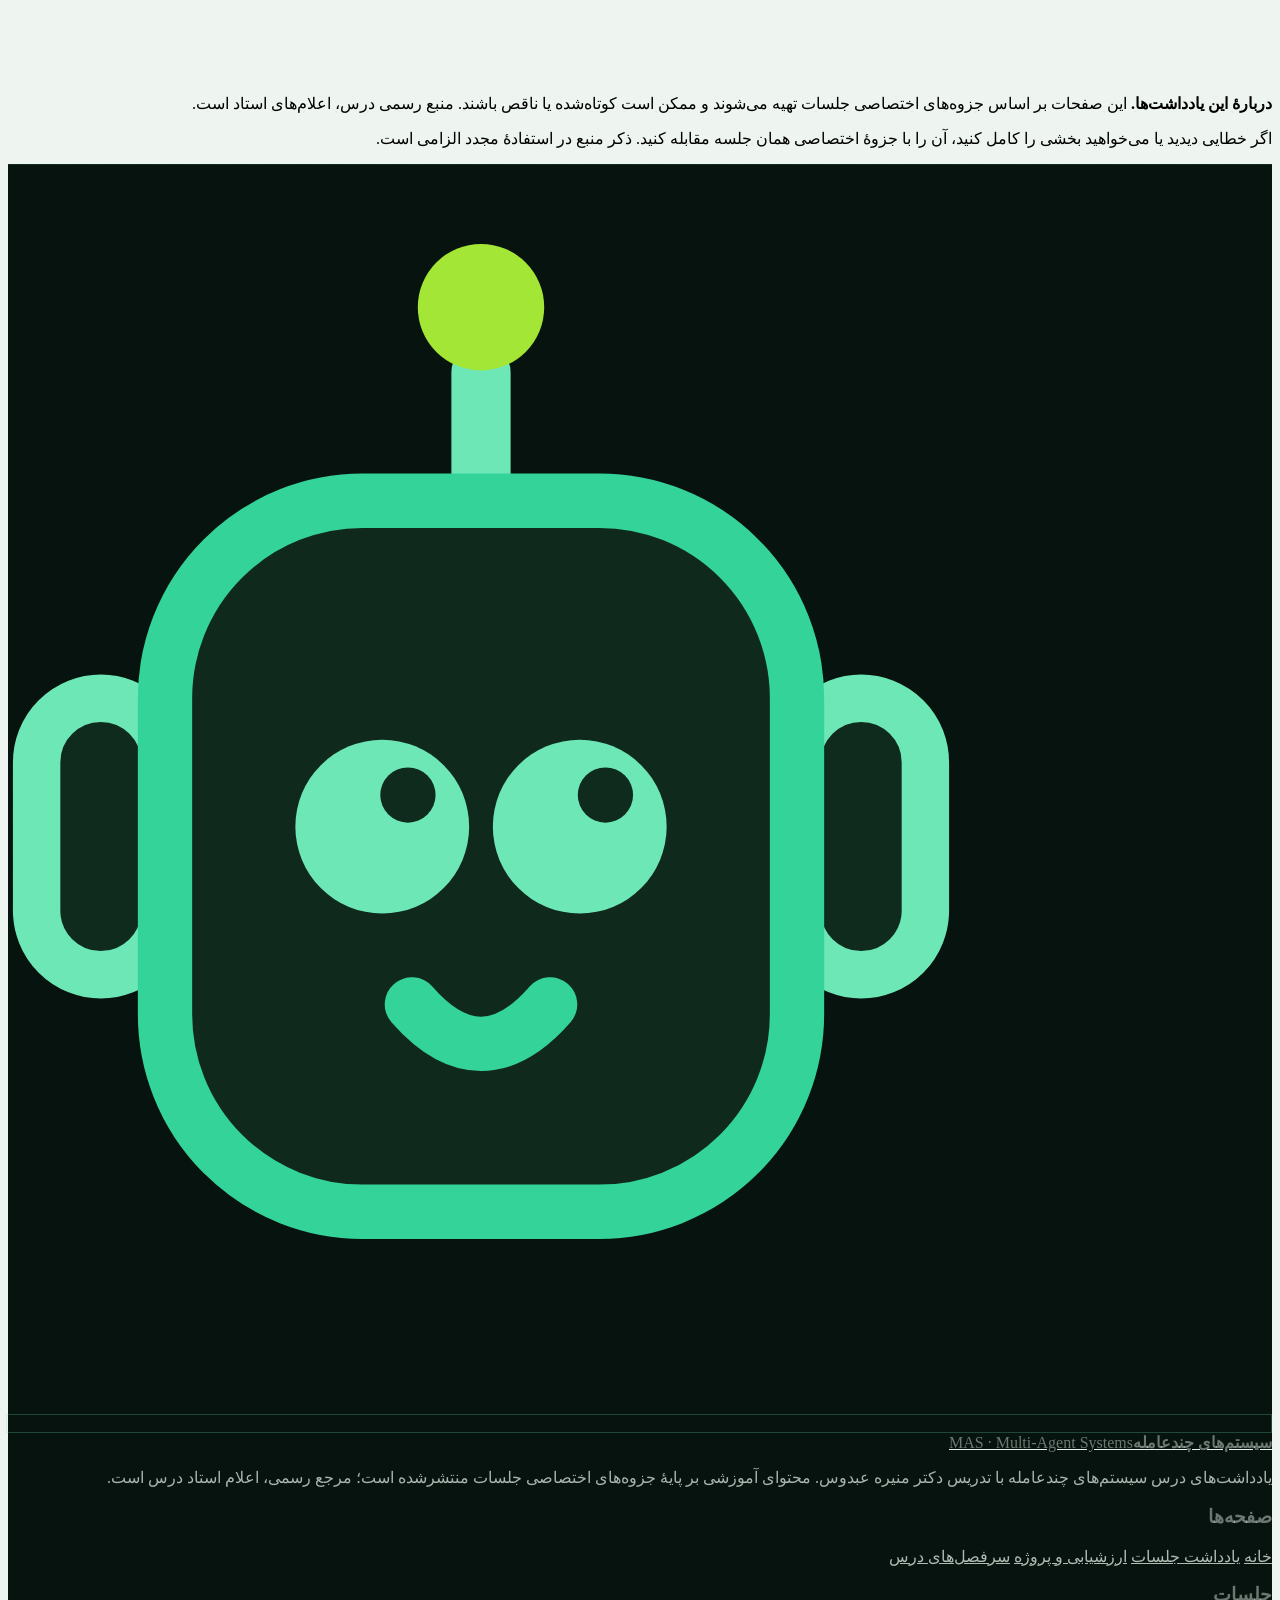
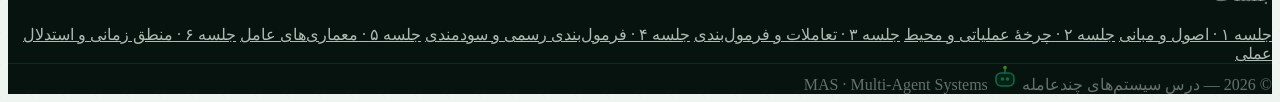
==== commit 0cf250de: "Add session 6 + site-wide SVG readability pass Session 6: Temporal Logic, Practical Reasoning, Actio" ====
--- a/notes.html
+++ b/notes.html
@@ -62,7 +62,7 @@
         پرسش‌های مرور با پاسخ و واژه‌نامهٔ دوزبانه. یادداشت‌ها مکمل کلاس‌اند، نه جایگزین آن.
       </p>
       <div class="hero-meta">
-        <span class="chip"><span class="dot"></span> ۵ جلسهٔ منتشرشده</span>
+        <span class="chip"><span class="dot"></span> ۶ جلسهٔ منتشرشده</span>
         <span class="chip"><span class="dot"></span> دوزبانه (فارسی و انگلیسی)</span>
         <span class="chip"><span class="dot"></span> پرسش و پاسخ هر جلسه</span>
       </div>
@@ -90,7 +90,7 @@
           <button class="filter-chip" type="button" data-filter="سودمندی" aria-pressed="false">سودمندی</button>
           <button class="filter-chip" type="button" data-filter="معماری" aria-pressed="false">معماری</button>
         </div>
-        <span class="search-count" data-search-count>۵ جلسه</span>
+        <span class="search-count" data-search-count>۶ جلسه</span>
       </div>
 
       <div class="note-grid">
@@ -151,6 +151,18 @@
   <p class="note-summary">معماری سابسانپشن بروکس با لایه‌های رفتاری و رابطهٔ سرکوب، سناریوی کاوشگرهای مریخ و قوانین ۵‌گانهٔ رفتار، استیگمرژی و الهام از کلونی مورچه‌ها، معماری استنتاجی مبتنی بر پایگاه دانش با قاعدهٔ قیاس استثنایی (Modus Ponens)، مدل‌سازی نمادین دامنهٔ جاروبرقی و دنیای بلاک‌ها.</p>
   <div class="note-foot">
     <span class="tag">معماری</span><span class="tag">تعاملات</span><span class="tag">محیط</span>
+    <span class="note-arrow">مطالعه <svg viewBox="0 0 24 24" fill="none" stroke="currentColor" stroke-width="1.8" stroke-linecap="round" stroke-linejoin="round" aria-hidden="true"><path d="M15 18l-6-6 6-6"/></svg></span>
+  </div>
+</a>
+<a class="note-card" href="sessions/session-06.html" data-note-card data-tags="فرمول‌بندی,معماری,تعاملات" data-search="منطق زمانی معماری استدلال عملی و فرمول‌بندی رسمی اکشن‌ها Temporal Logic Practical Reasoning Formal Action Representation فرض جهان بسته، چهارتایی اکشن‌ها با لیست‌های پیش‌شرط حذف و اضافه در دنیای بلاک‌ها، عملگرهای منطق زمانی ○ ◇ □ و U، کنترل‌کننده منابع مشترک، دلیبریشن و استدلال ابزار-هدف، اثبات صحت برنامه و استلزام هدف. فرمول‌بندی معماری تعاملات ">
+  <div class="note-top">
+    <span class="note-num">جلسه ۰۶</span>
+  </div>
+  <h3>منطق زمانی، معماری استدلال عملی و فرمول‌بندی رسمی اکشن‌ها</h3>
+  <div class="note-en" dir="ltr">Temporal Logic, Practical Reasoning &amp; Formal Action Representation</div>
+  <p class="note-summary">فرض جهان بسته و چهارتایی اکشن‌ها (نام، پیش‌شرط‌ها، لیست حذف، لیست اضافه) در دنیای بلاک‌ها، منطق زمانی و عملگرهای ○ ◇ □ U، معماری استدلال عملی با دلیبریشن و استدلال ابزار-هدف، اثبات صحت برنامه با شرط استلزام هدف.</p>
+  <div class="note-foot">
+    <span class="tag">فرمول‌بندی</span><span class="tag">معماری</span><span class="tag">تعاملات</span>
     <span class="note-arrow">مطالعه <svg viewBox="0 0 24 24" fill="none" stroke="currentColor" stroke-width="1.8" stroke-linecap="round" stroke-linejoin="round" aria-hidden="true"><path d="M15 18l-6-6 6-6"/></svg></span>
   </div>
 </a>
@@ -200,17 +212,18 @@
         <a href="sessions/session-03.html">جلسه ۳ · تعاملات و فرمول‌بندی</a>
         <a href="sessions/session-04.html">جلسه ۴ · فرمول‌بندی رسمی و سودمندی</a>
         <a href="sessions/session-05.html">جلسه ۵ · معماری‌های عامل</a>
+        <a href="sessions/session-06.html">جلسه ۶ · منطق زمانی و استدلال عملی</a>
       </div>
     </div>
     <div class="footer-bottom">
       <span>© <span data-year>2026</span> — درس سیستم‌های چندعامله</span>
       <span class="footer-bot" aria-hidden="true">
         <svg width="26" height="26" viewBox="0 0 26 26" fill="none">
-          <rect x="4" y="9" width="18" height="13" rx="5" fill="rgba(52,211,153,.13)" stroke="#6ee7b7" stroke-width="1.4"/>
-          <circle cx="10.5" cy="15" r="1.8" fill="#6ee7b7"/>
-          <circle cx="15.5" cy="15" r="1.8" fill="#6ee7b7"/>
-          <line x1="13" y1="5" x2="13" y2="9" stroke="#6ee7b7" stroke-width="1.6" stroke-linecap="round"/>
-          <circle cx="13" cy="3.6" r="1.8" fill="#a3e635"/>
+          <rect x="4" y="9" width="18" height="13" rx="5" fill="var(--brand-soft)" stroke="var(--brand-2)" stroke-width="1.6"/>
+          <circle cx="10.5" cy="15" r="1.8" fill="var(--brand-2)"/>
+          <circle cx="15.5" cy="15" r="1.8" fill="var(--brand-2)"/>
+          <line x1="13" y1="5" x2="13" y2="9" stroke="var(--brand-2)" stroke-width="1.6" stroke-linecap="round"/>
+          <circle cx="13" cy="3.6" r="1.8" fill="var(--violet)"/>
         </svg>
       </span>
       <span class="mono">MAS · Multi-Agent Systems</span>
--- a/assets/css/mas-theme.css
+++ b/assets/css/mas-theme.css
@@ -565,6 +565,18 @@
   0%, 100% { opacity: 0.5; transform: scaleX(1); }
   50% { opacity: 0.3; transform: scaleX(0.88); }
 }
+
+/* ==========================================================================
+   15b. Readability — diagram & table legibility
+   ========================================================================== */
+svg text { font-size: 12.5px; font-weight: 500; }
+svg text[fill="#9fb8a9"] { fill: #cfe6da; }
+:root[data-theme="light"] svg text[fill="#9fb8a9"] { fill: #4d6357; }
+svg path, svg line, svg polyline { stroke-width: 1.8px; }
+figure figcaption { font-size: 0.85rem; }
+.prose table { font-size: 0.9rem; }
+.prose table th, .prose table td { padding: 9px 12px; }
+.formula, .prose .formula { font-size: 1.02rem; padding: 14px 18px; line-height: 1.9; }
 
 /* ==========================================================================
    15. Print — restore light, ink-friendly output
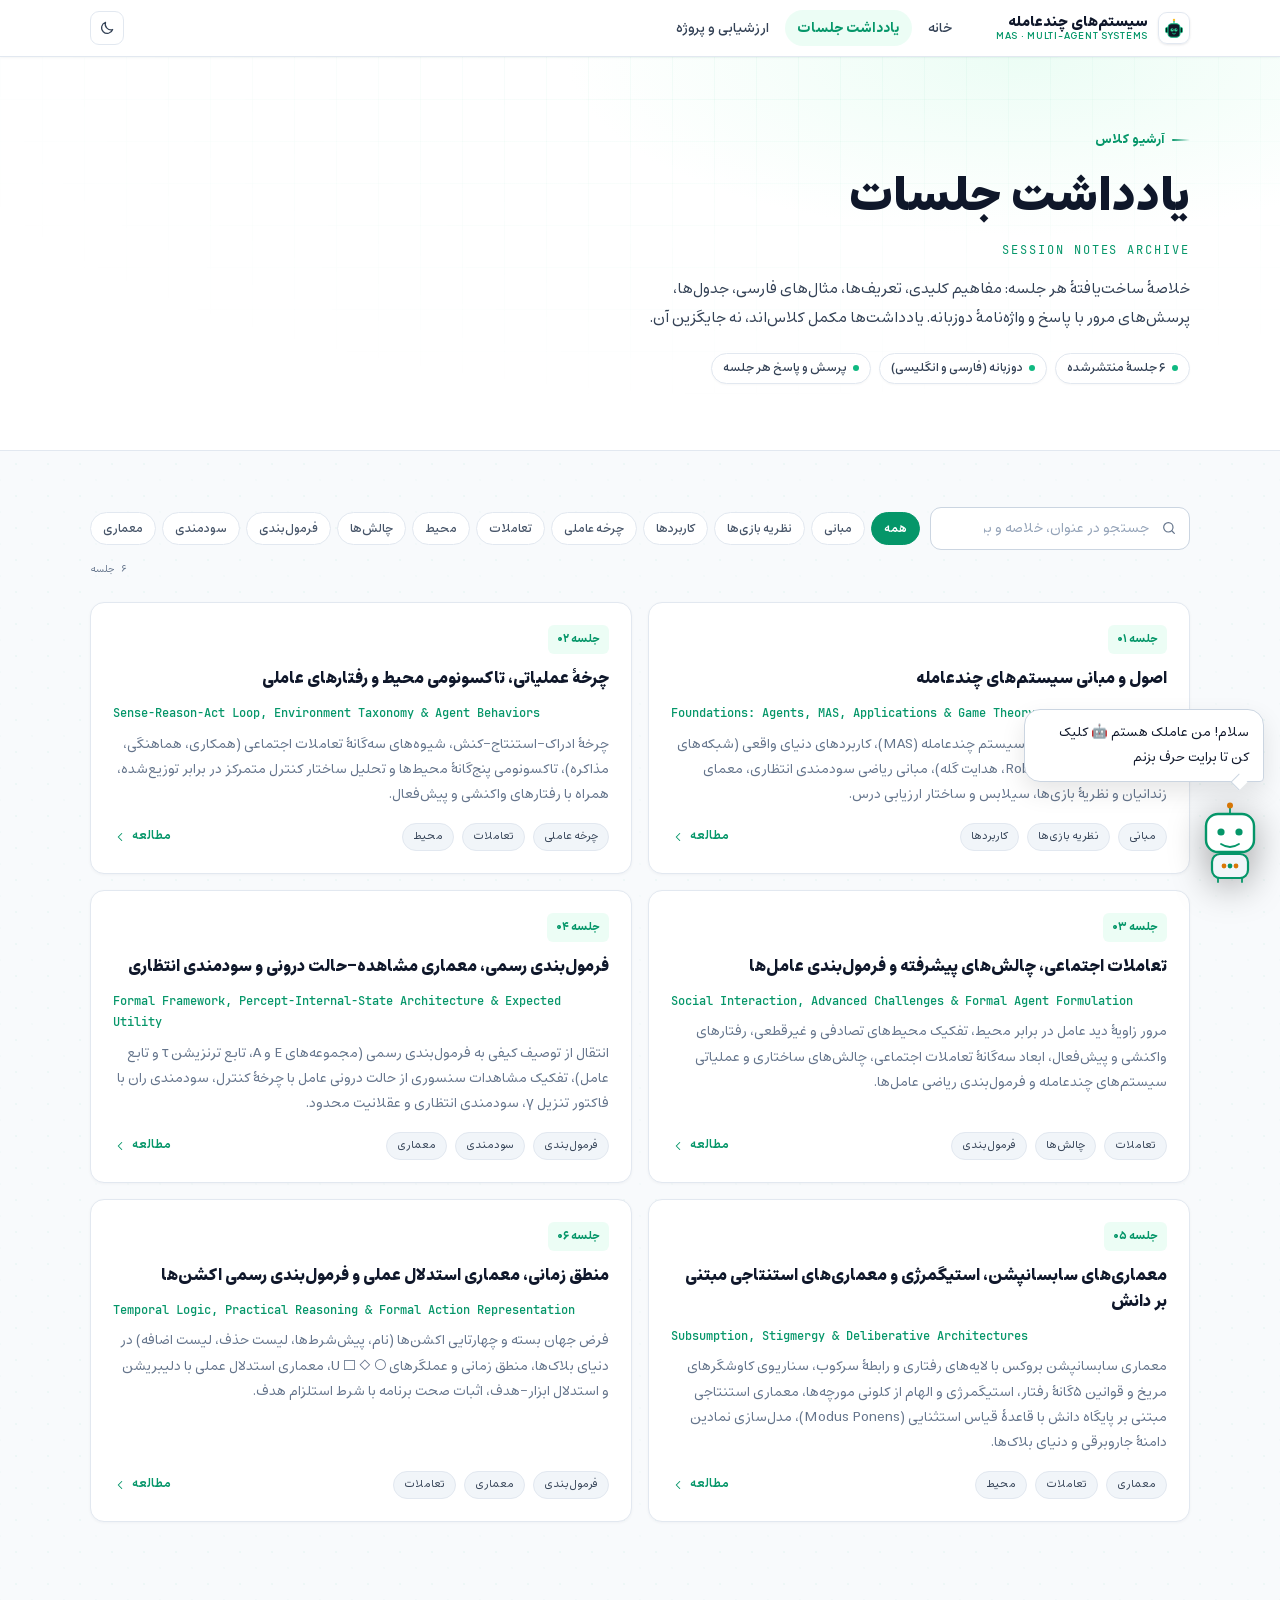
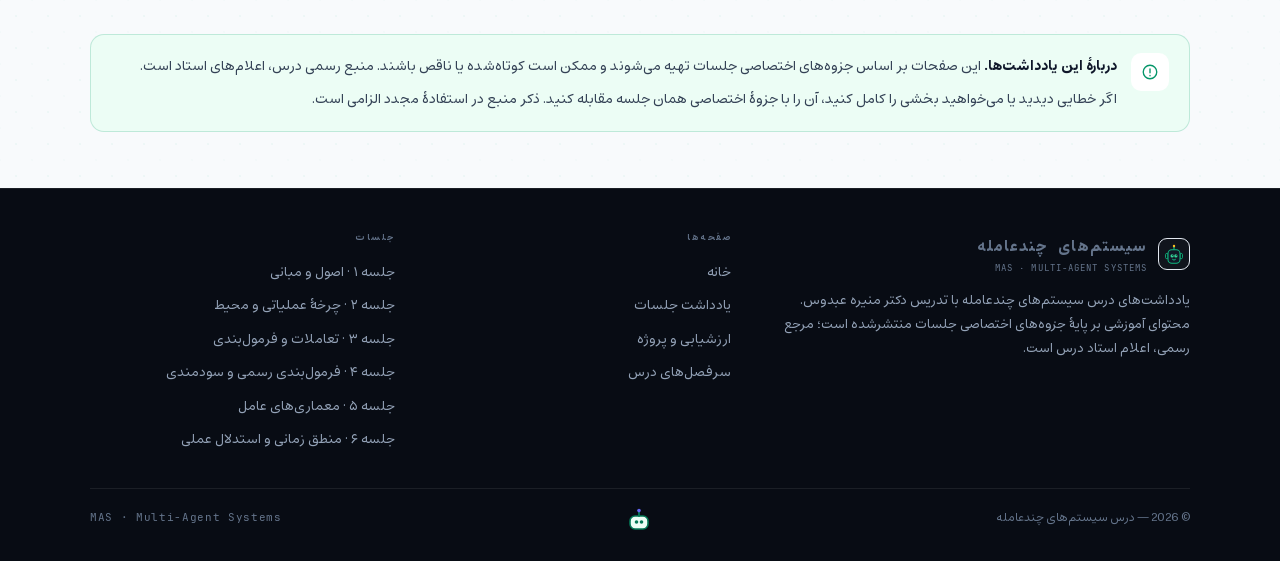
==== commit fec5aa12: "fix(meta): align theme-color meta tags and robot dots with dark palette" ====
--- a/notes.html
+++ b/notes.html
@@ -5,7 +5,7 @@
 <meta name="viewport" content="width=device-width, initial-scale=1, viewport-fit=cover">
 <title>یادداشت جلسات — سیستم‌های چندعامله</title>
 <meta name="description" content="آرشیو یادداشت جلسات درس سیستم‌های چندعامله (Multi-Agent Systems) — دکتر منیره عبدوس. تعریف‌ها، جدول‌ها، پرسش‌های مرور و واژه‌نامهٔ دوزبانهٔ هر جلسه.">
-<meta name="theme-color" content="#0a1e15">
+<meta name="theme-color" content="#0b0f17">
 <meta property="og:title" content="یادداشت جلسات — سیستم‌های چندعامله">
 <meta property="og:description" content="آرشیو یادداشت جلسات درس سیستم‌های چندعامله (MAS).">
 <meta property="og:type" content="website">
--- a/assets/css/site.css
+++ b/assets/css/site.css
@@ -0,0 +1,1525 @@
+/* ==========================================================================
+   NLP @ SBU — course site stylesheet
+   Blue / white editorial system · Persian-first, bilingual · no CDN
+   ========================================================================== */
+
+/* ---------- Fonts (local) ---------- */
+@font-face {
+  font-family: "Estedad";
+  src: url("../fonts/Estedad-Variable.woff2") format("woff2-variations"),
+       url("../fonts/Estedad-Variable.woff2") format("woff2");
+  font-weight: 100 900;
+  font-style: normal;
+  font-display: swap;
+}
+@font-face {
+  font-family: "Estedad";
+  src: url("../fonts/Estedad-Regular.woff2") format("woff2");
+  font-weight: 400;
+  font-style: normal;
+  font-display: swap;
+}
+@font-face {
+  font-family: "Estedad";
+  src: url("../fonts/Estedad-Medium.woff2") format("woff2");
+  font-weight: 500;
+  font-style: normal;
+  font-display: swap;
+}
+@font-face {
+  font-family: "Estedad";
+  src: url("../fonts/Estedad-SemiBold.woff2") format("woff2");
+  font-weight: 600;
+  font-style: normal;
+  font-display: swap;
+}
+@font-face {
+  font-family: "Estedad";
+  src: url("../fonts/Estedad-Bold.woff2") format("woff2");
+  font-weight: 700;
+  font-style: normal;
+  font-display: swap;
+}
+@font-face {
+  font-family: "Estedad";
+  src: url("../fonts/Estedad-ExtraBold.woff2") format("woff2");
+  font-weight: 800;
+  font-style: normal;
+  font-display: swap;
+}
+@font-face {
+  font-family: "Estedad";
+  src: url("../fonts/Estedad-Black.woff2") format("woff2");
+  font-weight: 900;
+  font-style: normal;
+  font-display: swap;
+}
+@font-face {
+  font-family: "Plus Jakarta Sans";
+  src: url("../fonts/PlusJakartaSans-Variable.woff2") format("woff2-variations"),
+       url("../fonts/PlusJakartaSans-Variable.woff2") format("woff2");
+  font-weight: 300 800;
+  font-style: normal;
+  font-display: swap;
+}
+@font-face {
+  font-family: "Inter";
+  src: url("../fonts/Inter-Regular.woff2") format("woff2");
+  font-weight: 400;
+  font-style: normal;
+  font-display: swap;
+}
+@font-face {
+  font-family: "Inter";
+  src: url("../fonts/Inter-Medium.woff2") format("woff2");
+  font-weight: 500;
+  font-style: normal;
+  font-display: swap;
+}
+@font-face {
+  font-family: "Inter";
+  src: url("../fonts/Inter-SemiBold.woff2") format("woff2");
+  font-weight: 600;
+  font-style: normal;
+  font-display: swap;
+}
+@font-face {
+  font-family: "Inter";
+  src: url("../fonts/Inter-Bold.woff2") format("woff2");
+  font-weight: 700;
+  font-style: normal;
+  font-display: swap;
+}
+@font-face {
+  font-family: "Vazirmatn";
+  src: url("../fonts/Vazirmatn-Regular.woff2") format("woff2");
+  font-weight: 400;
+  font-style: normal;
+  font-display: swap;
+}
+@font-face {
+  font-family: "Vazirmatn";
+  src: url("../fonts/Vazirmatn-Medium.woff2") format("woff2");
+  font-weight: 500;
+  font-style: normal;
+  font-display: swap;
+}
+@font-face {
+  font-family: "Vazirmatn";
+  src: url("../fonts/Vazirmatn-Bold.woff2") format("woff2");
+  font-weight: 700;
+  font-style: normal;
+  font-display: swap;
+}
+@font-face {
+  font-family: "Vazirmatn";
+  src: url("../fonts/Vazirmatn-Black.woff2") format("woff2");
+  font-weight: 900;
+  font-style: normal;
+  font-display: swap;
+}
+@font-face {
+  font-family: "JetBrains Mono";
+  src: url("../fonts/JetBrainsMono-Regular.woff2") format("woff2");
+  font-weight: 400;
+  font-style: normal;
+  font-display: swap;
+}
+@font-face {
+  font-family: "JetBrains Mono";
+  src: url("../fonts/JetBrainsMono-SemiBold.woff2") format("woff2");
+  font-weight: 600;
+  font-style: normal;
+  font-display: swap;
+}
+
+/* ---------- Tokens ---------- */
+:root {
+  color-scheme: light;
+  --bg: #f6f9fe;
+  --bg-grid: rgba(29, 78, 216, 0.045);
+  --surface: #ffffff;
+  --surface-2: #edf3fc;
+  --surface-3: #e3ecfa;
+  --ink: #0a1a33;
+  --ink-2: #30456a;
+  --muted: #5b6c89;
+  --line: #dbe5f2;
+  --line-2: #c8d7ea;
+  --brand: #1d4ed8;
+  --brand-2: #2563eb;
+  --brand-3: #0b2a5b;
+  --brand-soft: #e8f0ff;
+  --brand-soft-2: #d8e6ff;
+  --on-brand: #ffffff;
+  --good: #0b7a66;
+  --good-soft: #e4f6f1;
+  --warn: #925100;
+  --warn-soft: #fff3da;
+  --bad: #b42318;
+  --bad-soft: #ffefed;
+  --violet: #5b3fd1;
+  --violet-soft: #f0ecff;
+  --cyan: #0e6f86;
+  --cyan-soft: #e6f6fa;
+  --shadow-1: 0 1px 2px rgba(10, 26, 51, 0.04), 0 1px 1px rgba(10, 26, 51, 0.03);
+  --shadow-2: 0 18px 38px -24px rgba(10, 26, 51, 0.28), 0 4px 10px -6px rgba(10, 26, 51, 0.08);
+  --shadow-3: 0 30px 70px -40px rgba(11, 42, 91, 0.45);
+  --ring: 0 0 0 3px rgba(37, 99, 235, 0.2);
+  --radius-s: 9px;
+  --radius-m: 14px;
+  --radius-l: 20px;
+  --radius-xl: 28px;
+  --font: "Estedad", "Plus Jakarta Sans", "Inter", "Vazirmatn", system-ui, -apple-system, BlinkMacSystemFont, "Segoe UI", Roboto, sans-serif;
+  --font-en: "Plus Jakarta Sans", "Inter", -apple-system, BlinkMacSystemFont, "Segoe UI", Roboto, sans-serif;
+  --mono: "JetBrains Mono", "Estedad", "Vazirmatn", ui-monospace, "SF Mono", Consolas, monospace;
+  --container: 1140px;
+  --prose: 760px;
+  --header-h: 56px;
+}
+
+@media (prefers-color-scheme: dark) {
+  :root:not([data-theme="light"]) {
+    color-scheme: dark;
+    --bg: #060e1c;
+    --bg-grid: rgba(111, 157, 255, 0.05);
+    --surface: #0b1729;
+    --surface-2: #101f36;
+    --surface-3: #162945;
+    --ink: #eaf1ff;
+    --ink-2: #bdcce6;
+    --muted: #91a4c4;
+    --line: #1b2d4a;
+    --line-2: #29415f;
+    --brand: #7aa6ff;
+    --brand-2: #93b8ff;
+    --brand-3: #dce9ff;
+    --brand-soft: #102647;
+    --brand-soft-2: #16335a;
+    --on-brand: #04122a;
+    --good: #61d3b9;
+    --good-soft: #0c2c29;
+    --warn: #f0b45e;
+    --warn-soft: #32240b;
+    --bad: #ff9188;
+    --bad-soft: #3a1414;
+    --violet: #b9a7ff;
+    --violet-soft: #241c45;
+    --cyan: #6ecfe4;
+    --cyan-soft: #0b2b34;
+    --shadow-1: 0 1px 2px rgba(0, 0, 0, 0.4);
+    --shadow-2: 0 18px 38px -24px rgba(0, 0, 0, 0.7), 0 4px 10px -6px rgba(0, 0, 0, 0.4);
+    --shadow-3: 0 30px 70px -40px rgba(0, 0, 0, 0.85);
+    --ring: 0 0 0 3px rgba(122, 166, 255, 0.28);
+  }
+}
+:root[data-theme="dark"] {
+  color-scheme: dark;
+  --bg: #060e1c;
+  --bg-grid: rgba(111, 157, 255, 0.05);
+  --surface: #0b1729;
+  --surface-2: #101f36;
+  --surface-3: #162945;
+  --ink: #eaf1ff;
+  --ink-2: #bdcce6;
+  --muted: #91a4c4;
+  --line: #1b2d4a;
+  --line-2: #29415f;
+  --brand: #7aa6ff;
+  --brand-2: #93b8ff;
+  --brand-3: #dce9ff;
+  --brand-soft: #102647;
+  --brand-soft-2: #16335a;
+  --on-brand: #04122a;
+  --good: #61d3b9;
+  --good-soft: #0c2c29;
+  --warn: #f0b45e;
+  --warn-soft: #32240b;
+  --bad: #ff9188;
+  --bad-soft: #3a1414;
+  --violet: #b9a7ff;
+  --violet-soft: #241c45;
+  --cyan: #6ecfe4;
+  --cyan-soft: #0b2b34;
+  --shadow-1: 0 1px 2px rgba(0, 0, 0, 0.4);
+  --shadow-2: 0 18px 38px -24px rgba(0, 0, 0, 0.7), 0 4px 10px -6px rgba(0, 0, 0, 0.4);
+  --shadow-3: 0 30px 70px -40px rgba(0, 0, 0, 0.85);
+  --ring: 0 0 0 3px rgba(122, 166, 255, 0.28);
+}
+
+/* ---------- Reset ---------- */
+*,
+*::before,
+*::after { box-sizing: border-box; }
+html {
+  -webkit-text-size-adjust: 100%;
+  text-size-adjust: 100%;
+  scroll-behavior: smooth;
+  scroll-padding-top: calc(var(--header-h) + 24px);
+}
+@media (prefers-reduced-motion: reduce) {
+  html { scroll-behavior: auto; }
+  *, *::before, *::after { animation-duration: 0.001ms !important; animation-iteration-count: 1 !important; transition-duration: 0.001ms !important; }
+}
+body {
+  margin: 0;
+  background: var(--bg);
+  color: var(--ink);
+  font-family: var(--font);
+  font-size: 16px;
+  line-height: 1.85;
+  font-weight: 400;
+  -webkit-font-smoothing: antialiased;
+  -moz-osx-font-smoothing: grayscale;
+  overflow-wrap: break-word;
+}
+img, svg { max-width: 100%; display: block; }
+a { color: var(--brand); text-underline-offset: 3px; text-decoration-thickness: 1px; }
+a:hover { color: var(--brand-2); }
+button, input, select, textarea, optgroup { font-family: inherit; font-size: inherit; color: inherit; }
+button { cursor: pointer; }
+h1, h2, h3, h4, h5, h6 { margin: 0; line-height: 1.35; font-weight: 800; }
+[dir="rtl"] h1, [dir="rtl"] h2, [dir="rtl"] h3, [dir="rtl"] h4, [dir="rtl"] h5, [dir="rtl"] h6,
+:lang(fa) h1, :lang(fa) h2, :lang(fa) h3, :lang(fa) h4, :lang(fa) h5, :lang(fa) h6 { letter-spacing: normal; }
+p { margin: 0 0 1em; }
+ul, ol { margin: 0 0 1em; padding-inline-start: 1.5em; }
+li { margin-bottom: 0.35em; }
+::selection { background: var(--brand-soft-2); color: var(--ink); }
+:focus-visible { outline: 2px solid var(--brand); outline-offset: 3px; border-radius: 4px; }
+hr { border: 0; border-top: 1px solid var(--line); margin: 2.2rem 0; }
+
+/* Persian / English direction helpers & font inheritance */
+[lang="fa"], .fa, [dir="rtl"], .rtl {
+  font-family: var(--font);
+  letter-spacing: normal !important;
+}
+[dir="rtl"] { text-align: right; }
+[dir="ltr"] { text-align: left; }
+.ltr { direction: ltr; text-align: left; unicode-bidi: isolate; font-family: var(--font-en); }
+.rtl { direction: rtl; text-align: right; unicode-bidi: isolate; font-family: var(--font); }
+.mono { font-family: var(--mono); }
+svg text { font-family: var(--font); }
+svg text.mono, svg text[data-mono] { font-family: var(--mono); }
+
+/* ---------- Layout ---------- */
+.container {
+  width: 100%;
+  max-width: var(--container);
+  margin-inline: auto;
+  padding-inline: max(20px, env(safe-area-inset-left, 0px)) max(20px, env(safe-area-inset-right, 0px));
+}
+.container--narrow { max-width: 900px; }
+.section { padding-block: clamp(48px, 7vw, 86px); }
+.section--tight { padding-block: clamp(34px, 5vw, 56px); }
+.section--soft { background: var(--surface-2); border-block: 1px solid var(--line); }
+.skip-link {
+  position: absolute; inset-inline-start: 12px; top: -80px; z-index: 100;
+  background: var(--brand); color: var(--on-brand); padding: 10px 16px;
+  border-radius: 0 0 10px 10px; font-weight: 700; transition: top .15s;
+}
+.skip-link:focus { top: 0; }
+.eyebrow {
+  display: inline-flex; align-items: center; gap: 8px;
+  font-family: var(--font); font-size: 0.82rem; font-weight: 700;
+  letter-spacing: normal !important; color: var(--brand);
+  margin-bottom: 14px;
+}
+.eyebrow[dir="ltr"], .eyebrow:lang(en), [dir="ltr"] .eyebrow {
+  font-family: var(--font-en); font-size: 11px; font-weight: 600;
+  letter-spacing: .16em; text-transform: uppercase;
+}
+.eyebrow::before {
+  content: ""; width: 18px; height: 2px; border-radius: 2px;
+  background: linear-gradient(90deg, var(--brand), transparent);
+}
+.eyebrow--muted { color: var(--muted); }
+.section-head { max-width: 720px; margin-bottom: clamp(26px, 4vw, 44px); }
+.section-head h2 {
+  font-size: clamp(1.65rem, 3.1vw, 2.35rem);
+  color: var(--ink);
+  margin-bottom: 12px;
+  text-wrap: balance;
+}
+.section-head p { color: var(--muted); margin: 0; font-size: 1.02rem; }
+.section-head--center { margin-inline: auto; text-align: center; }
+.section-head--center .eyebrow { justify-content: center; }
+.section-head--center .eyebrow::before { display: none; }
+.muted { color: var(--muted); }
+.small { font-size: 0.88rem; }
+.lead { font-size: 1.08rem; color: var(--ink-2); }
+.sr-only {
+  position: absolute; width: 1px; height: 1px; padding: 0; margin: -1px;
+  overflow: hidden; clip: rect(0,0,0,0); white-space: nowrap; border: 0;
+}
+
+/* ---------- Header ---------- */
+.site-header {
+  position: sticky; top: env(safe-area-inset-top, 0px); z-index: 60;
+  background: color-mix(in srgb, var(--surface) 86%, transparent);
+  -webkit-backdrop-filter: blur(14px) saturate(1.4);
+  backdrop-filter: blur(14px) saturate(1.4);
+  border-bottom: 1px solid var(--line);
+}
+.header-inner {
+  height: var(--header-h);
+  display: flex; align-items: center; gap: 14px;
+}
+.brand {
+  display: flex; align-items: center; gap: 10px; text-decoration: none;
+  color: var(--ink); flex: none; min-width: 0;
+}
+.brand-mark {
+  width: 32px; height: 32px; border-radius: 9px; flex: none;
+  background:
+    radial-gradient(120% 120% at 20% 10%, #5b8cff 0%, transparent 55%),
+    linear-gradient(140deg, #1d4ed8, #0b2a5b);
+  color: #fff; display: grid; place-items: center;
+  font-family: var(--mono); font-size: 13px; font-weight: 600; letter-spacing: -0.06em;
+  box-shadow: inset 0 1px 0 rgba(255,255,255,.28), 0 4px 12px -6px rgba(29,78,216,.7);
+}
+.brand-logo {
+  width: 32px; height: 32px; border-radius: 9px; flex: none;
+  background: #fff; border: 1px solid var(--line);
+  display: grid; place-items: center; padding: 3px;
+  box-shadow: var(--shadow-1);
+}
+.brand-logo img { width: 100%; height: 100%; object-fit: contain; }
+.footer-brand .brand-logo { border-color: rgba(255,255,255,.18); box-shadow: none; }
+.panel-logo {
+  width: 28px; height: 28px; border-radius: 8px; flex: none;
+  background: #fff; display: grid; place-items: center; padding: 3px;
+}
+.panel-logo img { width: 100%; height: 100%; object-fit: contain; }
+.brand-text { display: flex; flex-direction: column; line-height: 1.2; min-width: 0; }
+.brand-title { font-weight: 800; font-size: 0.92rem; letter-spacing: normal; white-space: nowrap; }
+.brand-sub { font-family: var(--font-en); font-size: 9px; font-weight: 600; letter-spacing: .08em; text-transform: uppercase; color: var(--muted); white-space: nowrap; }
+.nav { margin-inline-start: 18px; display: flex; align-items: center; gap: 4px; }
+.nav a {
+  display: inline-flex; align-items: center; gap: 6px;
+  padding: 5px 12px; border-radius: 999px; text-decoration: none;
+  color: var(--ink-2); font-size: 0.88rem; font-weight: 500;
+  transition: background .15s, color .15s;
+}
+.nav a:hover { color: var(--brand); background: var(--brand-soft); }
+.nav a[aria-current="page"] { color: var(--brand); background: var(--brand-soft); font-weight: 700; }
+.header-actions { display: flex; align-items: center; gap: 8px; margin-inline-start: auto; }
+.icon-btn {
+  width: 34px; height: 34px; display: grid; place-items: center;
+  border: 1px solid var(--line); border-radius: 9px;
+  background: var(--surface); color: var(--ink-2);
+  transition: border-color .15s, color .15s, background .15s;
+}
+.icon-btn:hover { color: var(--brand); border-color: var(--brand); background: var(--brand-soft); }
+.icon-btn svg { width: 16px; height: 16px; }
+.menu-btn { display: none; }
+@media (max-width: 860px) {
+  .brand-sub { display: none; }
+  .nav {
+    position: absolute; inset-inline: 0; top: var(--header-h);
+    background: var(--surface); border-bottom: 1px solid var(--line);
+    padding: 10px 20px 16px; flex-direction: column; align-items: stretch;
+    gap: 2px; box-shadow: var(--shadow-2); display: none;
+  }
+  .nav[data-open="true"] { display: flex; }
+  .nav a { padding: 10px 12px; border-radius: 9px; font-size: 0.92rem; }
+  .menu-btn { display: grid; }
+  .header-actions { margin-inline-start: auto; }
+}
+@media (max-width: 420px) {
+  :root { --header-h: 50px; }
+  .brand-title { font-size: 0.86rem; }
+  .brand-mark { width: 30px; height: 30px; border-radius: 8px; }
+  .brand-logo { width: 30px; height: 30px; border-radius: 8px; }
+}
+
+/* ---------- Buttons ---------- */
+.btn {
+  display: inline-flex; align-items: center; justify-content: center; gap: 9px;
+  padding: 11px 20px; border-radius: 999px; border: 1px solid transparent;
+  font-weight: 700; font-size: 0.94rem; text-decoration: none; line-height: 1.4;
+  transition: transform .15s, box-shadow .15s, background .15s, border-color .15s, color .15s;
+  white-space: nowrap;
+}
+.btn svg { width: 17px; height: 17px; }
+.btn:hover { transform: translateY(-1px); }
+.btn--primary {
+  background: linear-gradient(135deg, var(--brand), #3b82f6);
+  color: #fff; box-shadow: 0 10px 22px -12px rgba(29,78,216,.75);
+}
+.btn--primary:hover { color: #fff; box-shadow: 0 14px 28px -12px rgba(29,78,216,.85); }
+.btn--ghost { background: var(--surface); border-color: var(--line-2); color: var(--ink); }
+.btn--ghost:hover { border-color: var(--brand); color: var(--brand); background: var(--brand-soft); }
+.btn--quiet { background: transparent; color: var(--brand); border-color: transparent; padding-inline: 6px; }
+.btn-row { display: flex; flex-wrap: wrap; gap: 12px; align-items: center; }
+
+/* ---------- Hero ---------- */
+.hero {
+  position: relative; overflow: hidden;
+  border-bottom: 1px solid var(--line);
+  background:
+    radial-gradient(60% 55% at 85% 0%, var(--brand-soft) 0%, transparent 60%),
+    radial-gradient(45% 45% at 0% 100%, var(--brand-soft) 0%, transparent 55%),
+    var(--surface);
+}
+.hero::before {
+  content: ""; position: absolute; inset: 0; pointer-events: none;
+  background-image:
+    linear-gradient(var(--bg-grid) 1px, transparent 1px),
+    linear-gradient(90deg, var(--bg-grid) 1px, transparent 1px);
+  background-size: 44px 44px;
+  mask-image: radial-gradient(75% 70% at 50% 30%, #000 20%, transparent 100%);
+  -webkit-mask-image: radial-gradient(75% 70% at 50% 30%, #000 20%, transparent 100%);
+}
+.hero-inner {
+  position: relative; display: grid;
+  grid-template-columns: minmax(0, 1.08fr) minmax(0, 0.92fr);
+  gap: clamp(32px, 5vw, 70px); align-items: center;
+  padding-block: clamp(50px, 7vw, 88px);
+}
+.hero-copy h1 {
+  font-size: clamp(2.6rem, 5.8vw, 4.9rem);
+  line-height: 1.12; font-weight: 900; letter-spacing: -0.025em;
+  margin-bottom: 6px;
+  text-wrap: balance;
+}
+.hero-en, .page-en, .session-hero .h1-en,
+.instructor .en-name, .book-en { text-align: right; }
+.hero-en {
+  font-size: clamp(0.95rem, 1.5vw, 1.15rem); font-weight: 600;
+  color: var(--brand); letter-spacing: 0.16em; text-transform: uppercase;
+  font-family: var(--mono); margin-bottom: 22px;
+}
+.hero-lead {
+  max-width: 54ch; color: var(--ink-2); font-size: 1.06rem;
+  margin-bottom: 8px;
+}
+.hero-lead-en {
+  max-width: 56ch; color: var(--muted); font-size: 0.96rem; line-height: 1.7;
+  margin-bottom: 26px;
+}
+.hero-meta {
+  display: flex; flex-wrap: wrap; gap: 8px; margin-bottom: 30px;
+}
+.chip {
+  display: inline-flex; align-items: center; gap: 6px;
+  padding: 5px 11px; border: 1px solid var(--line);
+  border-radius: 999px; background: var(--surface);
+  color: var(--ink-2); font-size: 0.78rem; font-weight: 500; line-height: 1.5;
+}
+.chip .dot { width: 6px; height: 6px; border-radius: 50%; background: var(--brand); flex: none; }
+.chip--soft { background: var(--brand-soft); border-color: transparent; color: var(--brand); }
+.hero-actions { display: flex; flex-wrap: wrap; gap: 12px; }
+
+/* Hero visual panel */
+.hero-panel {
+  position: relative; min-height: 420px; border-radius: var(--radius-xl);
+  background:
+    radial-gradient(90% 80% at 80% 0%, rgba(59,130,246,.5) 0%, transparent 55%),
+    radial-gradient(70% 70% at 0% 100%, rgba(37,99,235,.32) 0%, transparent 60%),
+    linear-gradient(150deg, #0b2a5b 0%, #071a3a 55%, #050f23 100%);
+  color: #fff; overflow: hidden; padding: 26px;
+  border: 1px solid rgba(255, 255, 255, .08);
+  box-shadow: var(--shadow-3);
+  display: flex; flex-direction: column; justify-content: space-between;
+  isolation: isolate;
+}
+@media (prefers-color-scheme: dark) {
+  :root:not([data-theme="light"]) .hero-panel { border-color: rgba(122, 166, 255, .18); }
+}
+:root[data-theme="dark"] .hero-panel { border-color: rgba(122, 166, 255, .18); }
+.hero-panel::before {
+  content: ""; position: absolute; inset: 0; z-index: -1;
+  background-image:
+    linear-gradient(rgba(255,255,255,.055) 1px, transparent 1px),
+    linear-gradient(90deg, rgba(255,255,255,.055) 1px, transparent 1px);
+  background-size: 34px 34px;
+  mask-image: radial-gradient(80% 80% at 50% 40%, #000 10%, transparent 100%);
+  -webkit-mask-image: radial-gradient(80% 80% at 50% 40%, #000 10%, transparent 100%);
+}
+.panel-top { display: flex; align-items: center; justify-content: space-between; gap: 12px; }
+.panel-label {
+  font-family: var(--mono); font-size: 10.5px; letter-spacing: .18em;
+  text-transform: uppercase; color: rgba(255,255,255,.62);
+}
+.panel-dots { display: flex; gap: 6px; }
+.panel-dots span { width: 6px; height: 6px; border-radius: 50%; background: rgba(255,255,255,.28); }
+.panel-dots span:first-child { background: #7aa6ff; }
+.slides {
+  position: relative; flex: 1; display: flex; flex-direction: column;
+  justify-content: center; padding-block: 18px; text-align: center;
+}
+.slide { display: none; }
+.slide.is-active { display: block; animation: slide-in .55s ease both; }
+@keyframes slide-in {
+  from { opacity: 0; transform: translateY(8px); }
+  to { opacity: 1; transform: none; }
+}
+.slide-icon { position: relative; display: flex; justify-content: center; margin-bottom: 18px; }
+.slide-icon svg { width: 118px; height: auto; position: relative; z-index: 1; animation: icon-float 4.5s ease-in-out infinite; }
+.slide-icon::before {
+  content: ""; position: absolute; top: 50%; left: 50%; width: 96px; height: 96px;
+  transform: translate(-50%, -50%); border-radius: 50%; filter: blur(18px); opacity: .5;
+}
+@keyframes icon-float {
+  0%, 100% { transform: translateY(0); }
+  50% { transform: translateY(-6px); }
+}
+@media (prefers-reduced-motion: reduce) {
+  .slide-icon svg { animation: none; }
+}
+.slide--sum .slide-icon::before { background: rgba(240,180,94,.35); }
+.slide--asr .slide-icon::before { background: rgba(110,207,228,.4); }
+.slide--bot .slide-icon::before { background: rgba(185,167,255,.4); }
+.slide--senti .slide-icon::before { background: rgba(97,211,185,.35); }
+.slide-main {
+  font-size: clamp(1.35rem, 2.6vw, 1.9rem); font-weight: 800;
+  color: #fff; line-height: 1.3; letter-spacing: .01em;
+}
+.slide-ctrl {
+  display: flex; align-items: center; justify-content: space-between;
+  border-top: 1px solid rgba(255,255,255,.1); padding-top: 14px;
+}
+.slide-dots { display: flex; gap: 8px; }
+.sdot {
+  width: 7px; height: 7px; border-radius: 50%; padding: 0;
+  background: rgba(255,255,255,.25); border: 0;
+  transition: background .25s, transform .25s;
+}
+.sdot.is-active { background: #7aa6ff; transform: scale(1.35); }
+.slide-count { font-family: var(--mono); font-size: 10.5px; color: rgba(255,255,255,.5); letter-spacing: .1em; }
+@media (max-width: 940px) {
+  .hero-inner { grid-template-columns: 1fr; padding-block: 48px 56px; }
+  .hero-panel { min-height: 340px; max-width: 560px; }
+  .hero-copy h1 { font-size: clamp(2.4rem, 8vw, 3.8rem); }
+}
+@media (max-width: 520px) {
+  .hero-panel { min-height: 300px; padding: 20px; border-radius: 22px; }
+  .slide-main { font-size: 1.6rem; }
+  .slide-rows { gap: 8px; }
+}
+
+/* ---------- Stats strip ---------- */
+.stats {
+  display: grid; grid-template-columns: repeat(4, minmax(0, 1fr));
+  border: 1px solid var(--line); border-radius: var(--radius-l);
+  background: var(--surface); overflow: hidden; box-shadow: var(--shadow-1);
+}
+.stat { padding: 20px 22px; border-inline-start: 1px solid var(--line); }
+.stat:first-child { border-inline-start: 0; }
+.stat-value {
+  font-family: var(--mono); font-size: clamp(1.35rem, 2.4vw, 1.75rem);
+  font-weight: 600; color: var(--brand); line-height: 1.2; margin-bottom: 3px;
+  letter-spacing: -0.03em;
+}
+.stat-label { font-size: 0.8rem; color: var(--muted); line-height: 1.5; }
+@media (max-width: 720px) {
+  .stats { grid-template-columns: repeat(2, minmax(0, 1fr)); }
+  .stat:nth-child(3) { border-inline-start: 0; border-top: 1px solid var(--line); }
+  .stat:nth-child(4) { border-top: 1px solid var(--line); }
+}
+
+/* ---------- Cards / grids ---------- */
+.grid { display: grid; gap: 18px; }
+.grid--2 { grid-template-columns: repeat(2, minmax(0, 1fr)); }
+.grid--3 { grid-template-columns: repeat(3, minmax(0, 1fr)); }
+.grid--4 { grid-template-columns: repeat(4, minmax(0, 1fr)); }
+@media (max-width: 940px) { .grid--4 { grid-template-columns: repeat(2, minmax(0, 1fr)); } .grid--3 { grid-template-columns: repeat(2, minmax(0, 1fr)); } }
+@media (max-width: 640px) { .grid--2, .grid--3, .grid--4 { grid-template-columns: 1fr; } }
+
+.card {
+  background: var(--surface); border: 1px solid var(--line);
+  border-radius: var(--radius-m); padding: 22px;
+  box-shadow: var(--shadow-1);
+  transition: border-color .18s, box-shadow .18s, transform .18s;
+}
+.card:hover { border-color: var(--line-2); box-shadow: var(--shadow-2); transform: translateY(-2px); }
+.card h3 { font-size: 1.02rem; margin-bottom: 8px; }
+.card p { color: var(--muted); font-size: 0.92rem; margin-bottom: 0; line-height: 1.75; }
+.card-icon {
+  width: 38px; height: 38px; display: grid; place-items: center;
+  border-radius: 11px; background: var(--brand-soft); color: var(--brand);
+  margin-bottom: 14px;
+}
+.card-icon svg { width: 19px; height: 19px; }
+.card-num {
+  font-family: var(--mono); font-size: 10px; letter-spacing: .14em;
+  text-transform: uppercase; color: var(--muted); margin-bottom: 12px;
+}
+
+/* About split */
+.split {
+  display: grid; grid-template-columns: minmax(0, 0.9fr) minmax(0, 1.1fr);
+  gap: clamp(28px, 5vw, 64px); align-items: start;
+}
+@media (max-width: 900px) { .split { grid-template-columns: 1fr; } }
+.prose-block p { color: var(--ink-2); }
+.prose-block p:last-child { margin-bottom: 0; }
+.fact-list { list-style: none; margin: 0; padding: 0; }
+.fact-list li {
+  display: grid; grid-template-columns: 120px 1fr; gap: 14px;
+  padding: 12px 0; border-bottom: 1px solid var(--line); font-size: 0.92rem;
+}
+.fact-list li:first-child { border-top: 1px solid var(--line); }
+.fact-list dt, .fact-list .k {
+  font-family: var(--mono); font-size: 10.5px; letter-spacing: .1em;
+  text-transform: uppercase; color: var(--muted); padding-top: 3px;
+}
+.fact-list .v { color: var(--ink-2); }
+@media (max-width: 520px) { .fact-list li { grid-template-columns: 1fr; gap: 2px; } }
+
+/* ---------- Instructor ---------- */
+.instructor {
+  display: grid; grid-template-columns: 180px minmax(0, 1fr);
+  gap: clamp(22px, 4vw, 38px); align-items: start;
+  background: var(--surface); border: 1px solid var(--line);
+  border-radius: var(--radius-l); padding: clamp(22px, 4vw, 36px);
+  box-shadow: var(--shadow-1);
+}
+.instructor-avatar {
+  aspect-ratio: 1; border-radius: 22px; display: grid; place-items: center;
+  background:
+    radial-gradient(90% 90% at 20% 10%, rgba(255,255,255,.25), transparent 55%),
+    linear-gradient(150deg, var(--brand), #0b2a5b);
+  color: #fff; font-size: 2.4rem; font-weight: 900; letter-spacing: -0.03em;
+  box-shadow: var(--shadow-2);
+  position: relative; overflow: hidden;
+}
+.instructor-avatar::after {
+  content: ""; position: absolute; inset: 0;
+  background-image: radial-gradient(rgba(255,255,255,.22) 1px, transparent 1px);
+  background-size: 14px 14px; opacity: .35;
+}
+.instructor-avatar span { position: relative; z-index: 1; }
+.instructor h3 { font-size: clamp(1.25rem, 2vw, 1.5rem); margin-bottom: 2px; }
+.instructor .en-name {
+  font-family: var(--mono); font-size: 0.72rem; letter-spacing: .1em;
+  color: var(--muted); text-transform: uppercase; margin-bottom: 12px;
+}
+.instructor .role { color: var(--brand); font-weight: 600; font-size: 0.9rem; margin-bottom: 12px; }
+.instructor p { color: var(--ink-2); font-size: 0.94rem; }
+.instructor .tags { display: flex; flex-wrap: wrap; gap: 7px; margin: 14px 0 18px; }
+.tag {
+  display: inline-block; padding: 4px 10px; border-radius: 999px;
+  background: var(--surface-2); border: 1px solid var(--line);
+  color: var(--ink-2); font-size: 0.75rem; line-height: 1.6;
+}
+.tag--brand { background: var(--brand-soft); border-color: transparent; color: var(--brand); }
+@media (max-width: 640px) {
+  .instructor { grid-template-columns: 1fr; }
+  .instructor-avatar { width: 110px; font-size: 1.7rem; border-radius: 18px; }
+}
+
+/* ---------- Syllabus ---------- */
+.syllabus {
+  border: 1px solid var(--line); border-radius: var(--radius-l);
+  background: var(--surface); overflow: hidden; box-shadow: var(--shadow-1);
+}
+.syllabus-item {
+  display: grid; grid-template-columns: 54px minmax(0, 1fr) auto;
+  gap: 16px; align-items: center; padding: 15px 20px;
+  border-bottom: 1px solid var(--line);
+  transition: background .15s;
+}
+.syllabus-item:last-child { border-bottom: 0; }
+.syllabus-item:hover { background: var(--surface-2); }
+.syl-num {
+  font-family: var(--mono); font-size: 12px; font-weight: 600;
+  color: var(--brand); background: var(--brand-soft);
+  width: 32px; height: 32px; border-radius: 9px; display: grid; place-items: center;
+}
+.syl-title { font-weight: 600; font-size: 0.94rem; color: var(--ink); line-height: 1.6; }
+.syl-en { display: block; font-size: 0.8rem; color: var(--muted); font-weight: 400; margin-top: 1px; text-align: right; }
+.syl-tag {
+  font-family: var(--mono); font-size: 9.5px; letter-spacing: .08em;
+  text-transform: uppercase; color: var(--muted); white-space: nowrap;
+}
+@media (max-width: 640px) {
+  .syllabus-item { grid-template-columns: 40px minmax(0, 1fr); gap: 12px; padding: 13px 16px; }
+  .syl-tag { display: none; }
+}
+
+/* ---------- Schedule table ---------- */
+.table-wrap {
+  border: 1px solid var(--line); border-radius: var(--radius-l);
+  background: var(--surface); overflow: auto; box-shadow: var(--shadow-1);
+}
+table.data {
+  width: 100%; border-collapse: collapse; font-size: 0.9rem;
+}
+table.data th {
+  text-align: start; padding: 12px 16px;
+  font-family: var(--mono); font-size: 9.5px; letter-spacing: .12em;
+  text-transform: uppercase; color: var(--muted);
+  background: var(--surface-2); border-bottom: 1px solid var(--line);
+  white-space: nowrap;
+}
+table.data td { padding: 13px 16px; border-bottom: 1px solid var(--line); vertical-align: middle; color: var(--ink-2); }
+table.data tr:last-child td { border-bottom: 0; }
+table.data tbody tr:hover { background: color-mix(in srgb, var(--brand-soft) 38%, transparent); }
+table.data .num {
+  font-family: var(--mono); font-size: 11px; color: var(--brand);
+  background: var(--brand-soft); border-radius: 6px; padding: 2px 7px; font-weight: 600;
+}
+table.data .topic { color: var(--ink); font-weight: 500; }
+table.data .date { font-family: var(--mono); font-size: 11.5px; color: var(--muted); white-space: nowrap; }
+.badge {
+  display: inline-flex; align-items: center; gap: 5px;
+  padding: 3px 9px; border-radius: 999px; font-size: 0.72rem; font-weight: 600;
+  border: 1px solid var(--line); color: var(--muted); background: var(--surface-2);
+  white-space: nowrap;
+}
+.badge--live { color: var(--good); background: var(--good-soft); border-color: transparent; }
+.badge--live::before { content: ""; width: 5px; height: 5px; border-radius: 50%; background: currentColor; }
+.badge--soon { color: var(--muted); }
+.badge--exam { color: var(--warn); background: var(--warn-soft); border-color: transparent; }
+@media (max-width: 720px) {
+  table.data, table.data tbody, table.data tr, table.data td { display: block; width: 100%; }
+  table.data thead { display: none; }
+  table.data tr {
+    border-bottom: 1px solid var(--line); padding: 12px 16px;
+    display: grid; grid-template-columns: 1fr auto; gap: 4px 12px;
+  }
+  table.data tr:last-child { border-bottom: 0; }
+  table.data td { border: 0; padding: 2px 0; }
+  table.data td.cell-session { grid-column: 1; }
+  table.data td.cell-status { grid-column: 2; grid-row: 1; text-align: end; }
+  table.data td.cell-topic { grid-column: 1 / -1; }
+  table.data td.cell-date { grid-column: 1 / -1; }
+  table.data td.cell-slides { display: none; }
+  table.data td.cell-link { grid-column: 1 / -1; padding-top: 6px; }
+}
+
+/* ---------- Grading ---------- */
+.grade-grid { display: grid; grid-template-columns: repeat(4, minmax(0,1fr)); gap: 14px; margin-bottom: 24px; }
+.grade-card {
+  background: var(--surface); border: 1px solid var(--line);
+  border-radius: var(--radius-m); padding: 18px; text-align: center;
+}
+.grade-value { font-family: var(--mono); font-size: 1.5rem; font-weight: 600; color: var(--brand); line-height: 1.2; }
+.grade-label { font-size: 0.78rem; color: var(--muted); margin-top: 4px; }
+.grade-label span { display: block; font-family: var(--mono); font-size: 9px; letter-spacing: .08em; text-transform: uppercase; opacity: .8; }
+.stack-bar {
+  display: flex; height: 12px; border-radius: 999px; overflow: hidden;
+  border: 1px solid var(--line); background: var(--surface-2);
+}
+.stack-bar span { display: block; height: 100%; }
+.stack-bar .s1 { width: 33%; background: linear-gradient(90deg, #1d4ed8, #3b82f6); }
+.stack-bar .s2 { width: 33%; background: #60a5fa; }
+.stack-bar .s3 { width: 17%; background: #93c5fd; }
+.stack-bar .s4 { width: 17%; background: #bfdbfe; }
+.stack-legend { display: flex; flex-wrap: wrap; gap: 14px; margin-top: 12px; font-size: 0.78rem; color: var(--muted); }
+.stack-legend i { width: 8px; height: 8px; border-radius: 2px; display: inline-block; margin-inline-end: 5px; }
+.grade-note {
+  margin-top: 20px; padding: 14px 16px; border-radius: var(--radius-m);
+  background: var(--brand-soft); border: 1px solid color-mix(in srgb, var(--brand) 18%, transparent);
+  font-size: 0.86rem; color: var(--ink-2);
+}
+@media (max-width: 720px) { .grade-grid { grid-template-columns: repeat(2, minmax(0,1fr)); } }
+
+/* ---------- References ---------- */
+.book-grid { display: grid; grid-template-columns: repeat(3, minmax(0,1fr)); gap: 16px; }
+.book {
+  position: relative; background: var(--surface); border: 1px solid var(--line);
+  border-radius: var(--radius-m); padding: 20px 20px 18px;
+  border-top: 3px solid var(--brand); box-shadow: var(--shadow-1);
+  display: flex; flex-direction: column;
+}
+.book--alt { border-top-color: #60a5fa; }
+.book--alt2 { border-top-color: #93c5fd; }
+.book h3 { font-size: 0.98rem; margin-bottom: 4px; }
+.book .book-en { font-family: var(--mono); font-size: 9.5px; letter-spacing: .08em; text-transform: uppercase; color: var(--muted); margin-bottom: 10px; }
+.book p { font-size: 0.86rem; color: var(--muted); margin-bottom: 14px; }
+.book .book-link { margin-top: auto; font-size: 0.84rem; font-weight: 600; text-decoration: none; display: inline-flex; align-items: center; gap: 6px; }
+@media (max-width: 800px) { .book-grid { grid-template-columns: 1fr; } }
+
+.link-grid { display: grid; grid-template-columns: repeat(2, minmax(0,1fr)); gap: 10px; }
+.link-row {
+  display: flex; align-items: center; gap: 12px;
+  padding: 13px 15px; border: 1px solid var(--line); border-radius: 11px;
+  background: var(--surface); text-decoration: none; color: var(--ink-2);
+  transition: border-color .15s, background .15s, transform .15s;
+}
+.link-row:hover { border-color: var(--brand); background: var(--brand-soft); color: var(--ink); transform: translateY(-1px); }
+.link-row .lr-icon {
+  width: 30px; height: 30px; border-radius: 8px; display: grid; place-items: center;
+  background: var(--brand-soft); color: var(--brand); flex: none;
+}
+.link-row .lr-icon svg { width: 15px; height: 15px; }
+.link-row .lr-text { min-width: 0; }
+.link-row .lr-title { font-size: 0.88rem; font-weight: 600; display: block; line-height: 1.5; }
+.link-row .lr-desc { font-size: 0.75rem; color: var(--muted); display: block; line-height: 1.5; }
+.link-row .lr-arrow { margin-inline-start: auto; color: var(--muted); flex: none; }
+.link-row .lr-arrow svg { width: 14px; height: 14px; }
+@media (max-width: 720px) { .link-grid { grid-template-columns: 1fr; } }
+
+/* ---------- FAQ / details ---------- */
+.faq { display: grid; gap: 10px; }
+details.faq-item {
+  background: var(--surface); border: 1px solid var(--line);
+  border-radius: 12px; padding: 0; overflow: hidden;
+}
+details.faq-item summary {
+  list-style: none; cursor: pointer; padding: 15px 18px;
+  font-weight: 600; font-size: 0.92rem; color: var(--ink);
+  display: flex; align-items: center; gap: 12px;
+}
+details.faq-item summary::-webkit-details-marker { display: none; }
+details.faq-item summary::after {
+  content: "+"; margin-inline-start: auto; font-family: var(--mono);
+  font-size: 18px; color: var(--brand); line-height: 1; transition: transform .2s;
+}
+details.faq-item[open] summary::after { transform: rotate(45deg); }
+details.faq-item[open] summary { border-bottom: 1px solid var(--line); }
+details.faq-item .faq-body { padding: 14px 18px 18px; color: var(--ink-2); font-size: 0.9rem; }
+details.faq-item .faq-body p:last-child { margin-bottom: 0; }
+
+/* ---------- CTA band ---------- */
+.cta-band {
+  position: relative; overflow: hidden; border-radius: var(--radius-xl);
+  background: linear-gradient(135deg, #0b2a5b, #123c7d 55%, #1d4ed8);
+  color: #fff; padding: clamp(28px, 5vw, 48px);
+  display: flex; flex-wrap: wrap; align-items: center; gap: 24px;
+  box-shadow: var(--shadow-3);
+}
+.cta-band::before {
+  content: ""; position: absolute; inset: 0;
+  background-image: radial-gradient(rgba(255,255,255,.16) 1px, transparent 1px);
+  background-size: 18px 18px; opacity: .35; pointer-events: none;
+}
+.cta-band > * { position: relative; }
+.cta-band h2 { font-size: clamp(1.35rem, 2.6vw, 1.9rem); margin-bottom: 6px; }
+.cta-band p { color: rgba(255,255,255,.75); margin: 0; font-size: 0.94rem; max-width: 58ch; }
+.cta-band .btn--ghost { background: #fff; color: #0b2a5b; border-color: #fff; }
+.cta-band .btn--ghost:hover { background: #eaf1ff; color: #0b2a5b; }
+.cta-band .btn--primary { background: rgba(255,255,255,.14); border-color: rgba(255,255,255,.35); box-shadow: none; }
+.cta-band .btn--primary:hover { background: rgba(255,255,255,.22); }
+.cta-actions { margin-inline-start: auto; display: flex; flex-wrap: wrap; gap: 10px; }
+
+/* ---------- Footer ---------- */
+.site-footer {
+  background: #071a3a; color: rgba(255,255,255,.72);
+  border-top: 1px solid rgba(255,255,255,.08);
+  padding-block: 42px 28px; margin-top: 0;
+}
+.footer-grid { display: grid; grid-template-columns: 1.4fr 1fr 1fr; gap: 32px; }
+.footer-brand { display: flex; align-items: center; gap: 11px; margin-bottom: 12px; color: #fff; text-decoration: none; }
+.footer-brand .brand-mark { box-shadow: none; }
+.footer-brand strong { font-size: 0.98rem; }
+.footer-brand span { display: block; font-family: var(--mono); font-size: 9px; letter-spacing: .12em; text-transform: uppercase; color: rgba(255,255,255,.45); }
+.site-footer p { font-size: 0.84rem; line-height: 1.8; margin: 0; }
+.footer-col h3 {
+  font-family: var(--mono); font-size: 9.5px; letter-spacing: .16em;
+  text-transform: uppercase; color: rgba(255,255,255,.45);
+  font-weight: 600; margin-bottom: 12px;
+}
+.footer-col a { display: block; color: rgba(255,255,255,.75); text-decoration: none; font-size: 0.86rem; padding: 4px 0; }
+.footer-col a:hover { color: #fff; }
+.footer-bottom {
+  margin-top: 32px; padding-top: 18px; border-top: 1px solid rgba(255,255,255,.1);
+  display: flex; flex-wrap: wrap; gap: 10px; justify-content: space-between;
+  font-size: 0.76rem; color: rgba(255,255,255,.42);
+}
+.footer-bottom .mono { font-size: 0.7rem; letter-spacing: .06em; }
+@media (max-width: 760px) { .footer-grid { grid-template-columns: 1fr 1fr; } .footer-grid > :first-child { grid-column: 1 / -1; } }
+
+/* ---------- Notes index ---------- */
+.page-hero {
+  position: relative; overflow: hidden; border-bottom: 1px solid var(--line);
+  background:
+    radial-gradient(55% 70% at 80% 0%, var(--brand-soft) 0%, transparent 65%),
+    var(--surface);
+  padding-block: clamp(38px, 6vw, 66px);
+}
+.page-hero::before {
+  content: ""; position: absolute; inset: 0; pointer-events: none;
+  background-image: linear-gradient(var(--bg-grid) 1px, transparent 1px), linear-gradient(90deg, var(--bg-grid) 1px, transparent 1px);
+  background-size: 42px 42px;
+  mask-image: radial-gradient(70% 90% at 60% 0%, #000 10%, transparent 100%);
+  -webkit-mask-image: radial-gradient(70% 90% at 60% 0%, #000 10%, transparent 100%);
+}
+.page-hero .container { position: relative; }
+.page-hero h1 { font-size: clamp(1.9rem, 4vw, 3rem); margin-bottom: 8px; }
+.page-hero .page-en {
+  font-family: var(--mono); font-size: 0.76rem; letter-spacing: .16em;
+  text-transform: uppercase; color: var(--brand); margin-bottom: 14px;
+}
+.page-hero p { max-width: 64ch; color: var(--ink-2); margin: 0; font-size: 0.97rem; }
+.page-hero .hero-meta { margin: 20px 0 0; }
+
+.toolbar {
+  display: flex; flex-wrap: wrap; align-items: center; gap: 10px;
+  margin-bottom: 24px;
+}
+.search-box {
+  position: relative; flex: 1 1 260px; max-width: 420px;
+}
+.search-box svg {
+  position: absolute; inset-inline-start: 13px; top: 50%; transform: translateY(-50%);
+  width: 16px; height: 16px; color: var(--muted); pointer-events: none;
+}
+.search-box input {
+  width: 100%; padding: 10px 40px 10px 40px;
+  border: 1px solid var(--line); border-radius: 11px;
+  background: var(--surface); color: var(--ink);
+  font-size: 0.88rem; line-height: 1.5;
+}
+.search-box input::placeholder { color: var(--muted); }
+.search-box input:focus { outline: none; border-color: var(--brand); box-shadow: var(--ring); }
+.filter-chips { display: flex; flex-wrap: wrap; gap: 6px; }
+.filter-chip {
+  padding: 6px 12px; border: 1px solid var(--line); border-radius: 999px;
+  background: var(--surface); color: var(--muted); font-size: 0.78rem; font-weight: 500;
+}
+.filter-chip:hover { border-color: var(--brand); color: var(--brand); }
+.filter-chip[aria-pressed="true"] { background: var(--brand); border-color: var(--brand); color: #fff; }
+.search-count { font-family: var(--mono); font-size: 10px; color: var(--muted); margin-inline-start: auto; }
+
+.note-grid { display: grid; grid-template-columns: repeat(2, minmax(0,1fr)); gap: 16px; }
+@media (max-width: 760px) { .note-grid { grid-template-columns: 1fr; } }
+.note-card {
+  position: relative; display: flex; flex-direction: column;
+  background: var(--surface); border: 1px solid var(--line);
+  border-radius: var(--radius-m); padding: 22px;
+  text-decoration: none; color: var(--ink);
+  box-shadow: var(--shadow-1); transition: border-color .18s, box-shadow .18s, transform .18s;
+}
+a.note-card:hover { border-color: var(--brand); box-shadow: var(--shadow-2); transform: translateY(-2px); }
+.note-card--soon { background: var(--surface-2); border-style: dashed; box-shadow: none; opacity: .8; }
+.note-top { display: flex; align-items: center; justify-content: space-between; gap: 10px; margin-bottom: 12px; }
+.note-num {
+  font-family: var(--font); font-size: 0.72rem; font-weight: 700; letter-spacing: normal !important;
+  color: var(--brand); background: var(--brand-soft); padding: 4px 9px; border-radius: 6px;
+}
+.note-date { font-family: var(--mono); font-size: 10px; color: var(--muted); letter-spacing: .04em; }
+.note-card h3 { font-size: 1.05rem; margin-bottom: 8px; line-height: 1.55; }
+.note-card .note-summary { font-size: 0.87rem; color: var(--muted); line-height: 1.8; margin: 0 0 16px; flex: 1; }
+.note-foot { display: flex; align-items: center; gap: 8px; flex-wrap: wrap; margin-top: auto; }
+.note-foot .tag { font-size: 0.7rem; }
+.note-arrow { margin-inline-start: auto; color: var(--brand); display: inline-flex; align-items: center; gap: 5px; font-size: 0.8rem; font-weight: 600; }
+.note-arrow svg { width: 14px; height: 14px; }
+.note-empty {
+  display: none; padding: 34px; text-align: center; color: var(--muted);
+  border: 1px dashed var(--line-2); border-radius: var(--radius-m); font-size: 0.9rem;
+}
+.timeline-note {
+  display: grid; grid-template-columns: 14px minmax(0,1fr); gap: 14px;
+  margin-top: 34px; color: var(--muted); font-size: 0.84rem;
+}
+.timeline-note .dot-line { display: flex; flex-direction: column; align-items: center; }
+.timeline-note .dot-line i { width: 9px; height: 9px; border-radius: 50%; background: var(--brand); }
+.timeline-note .dot-line span { flex: 1; width: 1px; background: var(--line); min-height: 18px; }
+
+/* ---------- Exercises page ---------- */
+.notice {
+  display: grid; grid-template-columns: 38px minmax(0,1fr); gap: 14px;
+  padding: 18px 20px; border-radius: var(--radius-m);
+  background: var(--brand-soft);
+  border: 1px solid color-mix(in srgb, var(--brand) 20%, transparent);
+  color: var(--ink-2); font-size: 0.9rem;
+}
+.notice .notice-icon {
+  width: 38px; height: 38px; border-radius: 10px; display: grid; place-items: center;
+  background: var(--surface); color: var(--brand);
+}
+.notice .notice-icon svg { width: 18px; height: 18px; }
+.notice strong { color: var(--ink); }
+.notice p { margin: 0; }
+.notice p + p { margin-top: 6px; }
+
+.practice {
+  background: var(--surface); border: 1px solid var(--line);
+  border-radius: var(--radius-l); padding: clamp(20px, 3vw, 28px);
+  box-shadow: var(--shadow-1); display: flex; flex-direction: column;
+}
+.practice-head { display: flex; align-items: flex-start; justify-content: space-between; gap: 14px; margin-bottom: 12px; }
+.practice h3 { font-size: 1.08rem; margin-bottom: 3px; }
+.practice .practice-en { font-family: var(--mono); font-size: 9.5px; letter-spacing: .1em; text-transform: uppercase; color: var(--muted); text-align: right; }
+.practice p { color: var(--ink-2); font-size: 0.9rem; }
+.practice .practice-label {
+  font-family: var(--mono); font-size: 9px; letter-spacing: .1em;
+  text-transform: uppercase; color: var(--brand); margin-bottom: 8px; display: block;
+}
+.practice ul { font-size: 0.88rem; color: var(--ink-2); padding-inline-start: 1.25em; }
+.practice .deliverable {
+  margin-top: auto; padding-top: 14px; border-top: 1px solid var(--line);
+  font-size: 0.82rem; color: var(--muted);
+}
+.practice .deliverable strong { color: var(--ink); }
+
+.project-grid { display: grid; grid-template-columns: repeat(2, minmax(0,1fr)); gap: 16px; }
+@media (max-width: 720px) { .project-grid { grid-template-columns: 1fr; } }
+.project-card {
+  background: var(--surface); border: 1px solid var(--line);
+  border-radius: var(--radius-m); padding: 22px; box-shadow: var(--shadow-1);
+  display: flex; flex-direction: column; gap: 8px;
+}
+.project-card .p-index {
+  font-family: var(--mono); font-size: 10px; letter-spacing: .12em; color: var(--brand);
+}
+.project-card h3 { font-size: 1rem; }
+.project-card p { font-size: 0.87rem; color: var(--muted); margin: 0; }
+.project-card .p-meta { font-size: 0.78rem; color: var(--ink-2); margin-top: auto; padding-top: 8px; }
+.project-card .p-meta strong { color: var(--ink); }
+
+.timeline {
+  position: relative; display: grid; gap: 0;
+  border-inline-start: 2px solid var(--line-2);
+  margin-inline-start: 8px; padding-inline-start: 26px;
+}
+.timeline-step { position: relative; padding-bottom: 24px; }
+.timeline-step:last-child { padding-bottom: 0; }
+.timeline-step::before {
+  content: ""; position: absolute; inset-inline-start: -34px; top: 4px;
+  width: 14px; height: 14px; border-radius: 50%;
+  background: var(--surface); border: 3px solid var(--brand);
+  box-shadow: 0 0 0 4px var(--bg);
+}
+.timeline-step h4 { font-size: 0.95rem; margin-bottom: 3px; }
+.timeline-step p { font-size: 0.86rem; color: var(--muted); margin: 0; }
+.timeline-step .when {
+  font-family: var(--mono); font-size: 9.5px; letter-spacing: .08em;
+  text-transform: uppercase; color: var(--brand); display: block; margin-bottom: 3px;
+}
+
+.rubric-table td:last-child, .rubric-table th:last-child { text-align: end; }
+
+/* ---------- Session notes ---------- */
+.read-progress {
+  position: fixed; inset-inline: 0; top: 0; height: 3px; z-index: 80;
+  background: transparent; pointer-events: none;
+}
+.read-progress span {
+  display: block; height: 100%; width: 0%;
+  background: linear-gradient(90deg, var(--brand), #60a5fa);
+  transition: width .1s linear;
+}
+@media (prefers-reduced-motion: reduce) { .read-progress span { transition: none; } }
+
+.session-topbar {
+  position: sticky; top: env(safe-area-inset-top, 0px); z-index: 55;
+  background: color-mix(in srgb, var(--surface) 88%, transparent);
+  -webkit-backdrop-filter: blur(14px); backdrop-filter: blur(14px);
+  border-bottom: 1px solid var(--line);
+}
+.session-topbar .inner {
+  height: 52px; min-height: 52px; display: flex; align-items: center; gap: 10px;
+}
+.brand-logo--sm {
+  width: 30px; height: 30px; border-radius: 8px; flex: none;
+  background: rgba(255, 255, 255, 0.05); border: 1px solid var(--line);
+  display: grid; place-items: center; padding: 2px;
+}
+.brand-logo--sm img { width: 100%; height: 100%; object-fit: contain; }
+.session-topbar .back {
+  display: inline-flex; align-items: center; gap: 6px;
+  text-decoration: none; color: var(--ink-2); font-size: 0.8rem; font-weight: 600;
+  padding: 4px 9px; border: 1px solid var(--line); border-radius: 7px;
+  background: var(--surface); white-space: nowrap; flex: none;
+}
+.session-topbar .back:hover { color: var(--brand); border-color: var(--brand); }
+.session-topbar .back svg { width: 13px; height: 13px; }
+.session-topbar .bar-title {
+  font-size: 0.82rem; font-weight: 600; color: var(--ink-2);
+  overflow: hidden; text-overflow: ellipsis; white-space: nowrap; min-width: 0;
+  max-width: 260px; flex: 0 1 auto;
+}
+.session-topbar .bar-title .mono { color: var(--muted); font-size: 0.72rem; margin-inline-end: 8px; }
+.topbar-nav {
+  display: flex; align-items: center; gap: 3px; margin-inline-start: 10px;
+  padding: 0; flex-wrap: nowrap; flex: 1 1 auto;
+}
+.topbar-nav a {
+  font-size: 0.8rem; color: var(--muted); text-decoration: none;
+  padding: 4px 9px; border-radius: 7px; font-weight: 500;
+  transition: color .15s, background .15s; white-space: nowrap;
+}
+.topbar-nav a:hover { color: var(--brand); background: var(--brand-soft); }
+.topbar-nav a[aria-current="page"] { color: var(--brand); background: var(--brand-soft); font-weight: 700; }
+.session-topbar .actions { margin-inline-start: auto; display: flex; align-items: center; gap: 6px; flex: none; }
+.session-topbar .actions .icon-btn { width: 32px; height: 32px; border-radius: 8px; }
+.session-topbar .actions svg { width: 15px; height: 15px; }
+@media (max-width: 960px) {
+  .session-topbar .bar-title { display: none; }
+}
+@media (max-width: 640px) {
+  .topbar-nav { display: none; }
+}
+
+.session-layout {
+  display: grid; grid-template-columns: minmax(0, 1fr) 250px;
+  gap: clamp(28px, 5vw, 56px); align-items: start;
+  padding-block: 34px 60px;
+}
+@media (max-width: 1040px) {
+  .session-layout { grid-template-columns: minmax(0, 1fr); }
+  .toc { display: none; }
+}
+.session-main { min-width: 0; max-width: var(--prose); }
+.session-hero { padding-bottom: 26px; border-bottom: 1px solid var(--line); margin-bottom: 30px; }
+.breadcrumb {
+  display: flex; flex-wrap: wrap; align-items: center; gap: 7px;
+  font-size: 0.76rem; color: var(--muted); margin-bottom: 16px;
+}
+.breadcrumb a { color: var(--muted); text-decoration: none; }
+.breadcrumb a:hover { color: var(--brand); }
+.breadcrumb .sep { opacity: .5; }
+.session-kicker { display: flex; flex-wrap: wrap; align-items: center; gap: 8px; margin-bottom: 14px; }
+.session-kicker .badge { font-family: var(--font); font-size: 0.72rem; font-weight: 700; letter-spacing: normal !important; }
+.session-hero h1 {
+  font-size: clamp(1.75rem, 3.8vw, 2.65rem); line-height: 1.35;
+  margin-bottom: 6px; letter-spacing: normal;
+}
+.session-hero .h1-en {
+  font-family: var(--font-en); font-size: 0.82rem; font-weight: 600; letter-spacing: .08em;
+  text-transform: uppercase; color: var(--muted); margin-bottom: 18px;
+}
+.session-summary {
+  padding: 16px 18px; border-radius: 12px;
+  background: var(--surface-2); border: 1px solid var(--line);
+  color: var(--ink-2); font-size: 0.92rem; line-height: 1.85;
+}
+.session-summary strong { color: var(--ink); }
+.session-meta {
+  display: flex; flex-wrap: wrap; gap: 8px 18px; margin-top: 16px;
+  font-size: 0.78rem; color: var(--muted);
+}
+.session-meta span { display: inline-flex; align-items: center; gap: 6px; }
+.session-meta svg { width: 14px; height: 14px; color: var(--brand); }
+
+.toc-mobile {
+  display: none; margin: 0 0 24px; padding: 0;
+  border: 1px solid var(--line); border-radius: 11px;
+  background: var(--surface); overflow: hidden;
+}
+.toc-mobile summary {
+  list-style: none; cursor: pointer; padding: 12px 16px;
+  font-weight: 700; font-size: 0.86rem; color: var(--ink);
+  display: flex; align-items: center; gap: 8px;
+}
+.toc-mobile summary::-webkit-details-marker { display: none; }
+.toc-mobile summary::after {
+  content: "+"; margin-inline-start: auto; color: var(--brand);
+  font-family: var(--mono); font-size: 16px; line-height: 1;
+}
+.toc-mobile[open] summary { border-bottom: 1px solid var(--line); }
+.toc-mobile ol { list-style: none; margin: 0; padding: 8px 16px 12px; }
+.toc-mobile li { margin: 0; }
+.toc-mobile a {
+  display: block; padding: 5px 0; color: var(--ink-2);
+  text-decoration: none; font-size: 0.82rem; line-height: 1.6;
+}
+.toc-mobile a:hover { color: var(--brand); }
+@media (max-width: 1040px) { .toc-mobile { display: block; } }
+
+.toc {
+  position: sticky; top: calc(var(--header-h) + 22px);
+  font-size: 0.82rem; max-height: calc(100vh - 110px); overflow-y: auto;
+  padding: 18px 16px; border: 1px solid var(--line); border-radius: 14px;
+  background: var(--surface);
+  scrollbar-width: thin;
+}
+.toc-title {
+  font-family: var(--font); font-size: 0.82rem; font-weight: 700;
+  letter-spacing: normal !important; color: var(--muted); margin-bottom: 12px;
+  display: flex; align-items: center; gap: 6px;
+}
+.toc-title::before {
+  content: ""; width: 6px; height: 6px; border-radius: 50%;
+  background: var(--brand); opacity: 0.85;
+}
+.toc ol { list-style: none; margin: 0; padding: 0; border-inline-start: 1px solid var(--line); }
+.toc li { margin: 0; }
+.toc a {
+  display: block;
+  padding-block: 5px;
+  padding-inline-start: 12px;
+  padding-inline-end: 8px;
+  margin-inline-start: -1px;
+  color: var(--muted); text-decoration: none; line-height: 1.6;
+  border-inline-start: 2px solid transparent; font-size: 0.8rem;
+  border-start-end-radius: 6px;
+  border-end-end-radius: 6px;
+  transition: color .15s, background .15s, border-color .15s;
+}
+.toc a:hover { color: var(--brand); background: var(--brand-soft); }
+.toc a.active {
+  color: var(--brand); border-inline-start-color: var(--brand);
+  background: var(--brand-soft); font-weight: 600;
+}
+.toc .toc-sub a { padding-inline-start: 24px; font-size: 0.76rem; }
+
+/* Prose */
+.prose { font-size: 16px; line-height: 1.9; color: var(--ink-2); }
+.prose > :first-child { margin-top: 0; }
+.prose h2 {
+  font-size: clamp(1.3rem, 2.4vw, 1.62rem); color: var(--ink);
+  margin: 48px 0 14px; padding-top: 18px;
+  border-top: 1px solid var(--line);
+  scroll-margin-top: calc(var(--header-h) + 20px);
+}
+.prose h2:first-child { margin-top: 0; padding-top: 0; border-top: 0; }
+.prose h3 {
+  font-size: 1.1rem; color: var(--ink); margin: 28px 0 8px;
+  scroll-margin-top: calc(var(--header-h) + 20px);
+}
+.prose h4 { font-size: 0.98rem; color: var(--ink); margin: 22px 0 6px; }
+.prose .h-en {
+  display: block; margin-top: 5px;
+  font-family: var(--font-en); font-size: 0.58em; font-weight: 600;
+  letter-spacing: .06em; text-transform: uppercase; color: var(--muted);
+  text-align: right;
+}
+@media (max-width: 640px) {
+  .prose table { font-size: 0.79rem; }
+  .prose th, .prose td { padding: 8px 10px; }
+}
+.prose p { margin: 0 0 1.05em; }
+.prose ul, .prose ol { padding-inline-start: 1.5em; margin-bottom: 1.1em; }
+.prose li { margin-bottom: 0.4em; }
+.prose li::marker { color: var(--brand); }
+.prose strong { color: var(--ink); font-weight: 700; }
+.prose em { color: var(--ink); }
+.prose code {
+  font-family: var(--mono); font-size: 0.84em;
+  background: var(--surface-2); border: 1px solid var(--line);
+  border-radius: 5px; padding: 0.1em 0.4em; color: var(--ink);
+  direction: ltr; unicode-bidi: isolate;
+}
+.prose pre {
+  direction: ltr; text-align: left; position: relative;
+  background: #071a3a; color: #e7efff; border-radius: 12px;
+  padding: 16px 18px; overflow: auto; margin: 18px 0;
+  font-family: var(--mono); font-size: 0.82rem; line-height: 1.7;
+  border: 1px solid #12305c;
+}
+.prose pre code { background: none; border: 0; padding: 0; color: inherit; font-size: inherit; }
+.copy-btn {
+  position: absolute; top: 8px; inset-inline-end: 8px;
+  font-family: var(--mono); font-size: 9px; letter-spacing: .06em;
+  background: rgba(255,255,255,.1); color: rgba(255,255,255,.7);
+  border: 1px solid rgba(255,255,255,.15); border-radius: 6px; padding: 4px 7px;
+}
+.copy-btn:hover { background: rgba(255,255,255,.2); color: #fff; }
+.prose blockquote {
+  margin: 18px 0; padding: 12px 18px;
+  border-inline-start: 3px solid var(--brand-soft-2);
+  background: var(--surface-2); border-radius: 0 10px 10px 0;
+  color: var(--ink-2);
+}
+.prose blockquote p:last-child { margin-bottom: 0; }
+.prose table {
+  width: 100%; border-collapse: collapse; margin: 20px 0;
+  font-size: 0.86rem; line-height: 1.7;
+  background: var(--surface); border: 1px solid var(--line);
+  border-radius: 10px; overflow: hidden;
+}
+.prose th {
+  text-align: start; background: var(--surface-2); color: var(--ink);
+  font-weight: 700; padding: 10px 13px; border-bottom: 1px solid var(--line);
+  white-space: nowrap;
+}
+.prose td { padding: 10px 13px; border-bottom: 1px solid var(--line); vertical-align: top; }
+.prose tr:last-child td { border-bottom: 0; }
+.table-scroll { overflow-x: auto; margin: 20px 0; }
+.table-scroll table { margin: 0; }
+.prose table[dir="rtl"] { direction: rtl; }
+.prose table[dir="ltr"] { direction: ltr; }
+.prose a { font-weight: 500; }
+.prose .formula {
+  direction: ltr; text-align: left; font-family: var(--mono);
+  background: var(--surface-2); border: 1px solid var(--line);
+  border-radius: 10px; padding: 14px 16px; margin: 16px 0;
+  font-size: 0.9rem; overflow-x: auto;
+}
+
+/* Math */
+.math-block {
+  direction: ltr; text-align: center;
+  background: var(--surface-2); border: 1px solid var(--line);
+  border-radius: 12px; padding: 20px 24px; margin: 18px 0;
+  overflow-x: auto; line-height: 2;
+}
+.math-row { white-space: nowrap; }
+.math-row + .math-row { margin-top: 8px; }
+.math {
+  font-family: "STIX Two Math", "Cambria Math", Cambria, "Times New Roman", serif;
+  font-style: italic;
+  direction: ltr; unicode-bidi: isolate;
+  white-space: nowrap;
+}
+.math-block .math { font-size: 1.05rem; }
+.math .frac {
+  display: inline-flex; flex-direction: column;
+  vertical-align: middle; text-align: center;
+  margin: 0 .45em; line-height: 1.3;
+}
+.math .frac-n { padding: 0 .5em .2em; border-bottom: 1.6px solid currentColor; }
+.math .frac-d { padding: .2em .5em 0; }
+.math sub, .math sup { font-size: .68em; font-style: normal; line-height: 1; }
+.math sup { vertical-align: .45em; }
+.math sub { vertical-align: -.28em; }
+.math .m-op { font-style: normal; font-size: 1.32em; vertical-align: -.1em; margin-inline-end: .18em; }
+.math .m-mid { font-style: normal; color: var(--muted); margin: 0 .35em; }
+.math .m-text { font-style: normal; font-family: var(--font); }
+.math .m-hat { position: relative; }
+.math .m-hat::after { content: "^"; position: absolute; top: -0.55em; left: 50%; transform: translateX(-50%); font-size: .55em; font-style: normal; }
+.math .m-sp { display: inline-block; width: 1.1em; }
+.math .m-sp2 { width: 2.3em; }
+.math .m-thsp { display: inline-block; width: .18em; }
+.math .m-thsp2 { width: .36em; }
+.callout .math { white-space: normal; }
+
+/* Diagrams (SVG figures in session notes) */
+.prose .diagram {
+  margin: 22px 0; text-align: center; padding: 14px;
+  background: var(--surface-2); border: 1px solid var(--line);
+  border-radius: 12px; overflow-x: auto;
+}
+.prose .diagram svg { max-width: 100%; height: auto; display: block; margin: 0 auto; }
+.prose .persian-block {
+  direction: rtl; text-align: right; background: var(--brand-soft);
+  border-radius: 10px; padding: 14px 18px; margin: 16px 0;
+  font-size: 0.95rem; line-height: 2;
+}
+
+/* Callouts */
+.callout {
+  --co: var(--brand); --co-bg: var(--brand-soft);
+  position: relative; margin: 20px 0; padding: 15px 18px 16px;
+  background: var(--co-bg);
+  border: 1px solid color-mix(in srgb, var(--co) 20%, transparent);
+  border-inline-start: 3px solid var(--co);
+  border-radius: 4px 12px 12px 4px;
+  font-size: 0.92rem; line-height: 1.85;
+}
+.callout-head {
+  display: flex; align-items: center; gap: 8px;
+  margin-bottom: 7px; font-weight: 700; color: var(--co);
+  font-size: 0.8rem; letter-spacing: .01em;
+}
+.callout-head .co-icon {
+  width: 22px; height: 22px; border-radius: 6px; display: grid; place-items: center;
+  background: color-mix(in srgb, var(--co) 14%, transparent); flex: none;
+}
+.callout-head .co-icon svg { width: 13px; height: 13px; }
+.callout-head .co-label { font-family: var(--mono); font-size: 9px; letter-spacing: .12em; text-transform: uppercase; opacity: .8; margin-inline-start: 2px; }
+.callout-body { color: var(--ink-2); }
+.callout-body > :last-child { margin-bottom: 0; }
+.callout-body p { margin-bottom: 0.7em; }
+.callout-body ul, .callout-body ol { margin-bottom: 0.4em; }
+.callout--question { --co: #1d4ed8; --co-bg: var(--brand-soft); }
+.callout--answer { --co: #0b7a66; --co-bg: var(--good-soft); }
+.callout--tip { --co: #925100; --co-bg: var(--warn-soft); }
+.callout--important { --co: #b42318; --co-bg: var(--bad-soft); }
+.callout--definition { --co: #5b3fd1; --co-bg: var(--violet-soft); }
+.callout--example { --co: #0e6f86; --co-bg: var(--cyan-soft); }
+.callout--warning { --co: #b45309; --co-bg: var(--warn-soft); }
+.callout--note { --co: #475569; --co-bg: var(--surface-2); }
+.callout--persian { --co: #1d4ed8; --co-bg: var(--surface-2); }
+.callout--persian .callout-body { direction: rtl; text-align: right; line-height: 2; font-size: 0.96rem; }
+@media (prefers-color-scheme: dark) {
+  :root:not([data-theme="light"]) .callout--question { --co: #7aa6ff; --co-bg: var(--brand-soft); }
+  :root:not([data-theme="light"]) .callout--answer { --co: #61d3b9; --co-bg: var(--good-soft); }
+  :root:not([data-theme="light"]) .callout--tip,
+  :root:not([data-theme="light"]) .callout--warning { --co: #f0b45e; --co-bg: var(--warn-soft); }
+  :root:not([data-theme="light"]) .callout--important { --co: #ff9188; --co-bg: var(--bad-soft); }
+  :root:not([data-theme="light"]) .callout--definition { --co: #b9a7ff; --co-bg: var(--violet-soft); }
+  :root:not([data-theme="light"]) .callout--example { --co: #6ecfe4; --co-bg: var(--cyan-soft); }
+  :root:not([data-theme="light"]) .callout--note { --co: #a9bad6; }
+  :root:not([data-theme="light"]) .callout--persian { --co: #7aa6ff; }
+}
+:root[data-theme="dark"] .callout--question { --co: #7aa6ff; --co-bg: var(--brand-soft); }
+:root[data-theme="dark"] .callout--answer { --co: #61d3b9; --co-bg: var(--good-soft); }
+:root[data-theme="dark"] .callout--tip,
+:root[data-theme="dark"] .callout--warning { --co: #f0b45e; --co-bg: var(--warn-soft); }
+:root[data-theme="dark"] .callout--important { --co: #ff9188; --co-bg: var(--bad-soft); }
+:root[data-theme="dark"] .callout--definition { --co: #b9a7ff; --co-bg: var(--violet-soft); }
+:root[data-theme="dark"] .callout--example { --co: #6ecfe4; --co-bg: var(--cyan-soft); }
+:root[data-theme="dark"] .callout--note { --co: #a9bad6; }
+:root[data-theme="dark"] .callout--persian { --co: #7aa6ff; }
+
+/* Q&A self-test */
+.qa-list { display: grid; gap: 8px; margin: 18px 0; }
+details.qa {
+  background: var(--surface); border: 1px solid var(--line);
+  border-radius: 11px; overflow: hidden;
+}
+details.qa summary {
+  list-style: none; cursor: pointer; padding: 12px 16px;
+  display: flex; align-items: flex-start; gap: 10px;
+  font-weight: 600; font-size: 0.9rem; color: var(--ink); line-height: 1.7;
+}
+details.qa summary::-webkit-details-marker { display: none; }
+details.qa summary::before {
+  content: "?"; flex: none; width: 20px; height: 20px; margin-top: 2px;
+  display: grid; place-items: center; border-radius: 5px;
+  background: var(--brand-soft); color: var(--brand);
+  font-family: var(--mono); font-size: 11px; font-weight: 600;
+}
+details.qa summary::after {
+  content: "+"; margin-inline-start: auto; color: var(--brand);
+  font-family: var(--mono); font-size: 16px; line-height: 1; transition: transform .2s;
+}
+details.qa[open] summary::after { transform: rotate(45deg); }
+details.qa[open] summary { border-bottom: 1px solid var(--line); }
+details.qa .qa-a {
+  padding: 12px 16px 14px; font-size: 0.88rem; color: var(--ink-2);
+  background: var(--surface-2); line-height: 1.85;
+}
+details.qa .qa-a p:last-child { margin-bottom: 0; }
+
+/* Session footer nav */
+.session-nav {
+  margin-top: 46px; padding-top: 22px; border-top: 1px solid var(--line);
+  display: grid; grid-template-columns: 1fr 1fr; gap: 12px;
+}
+.session-nav a {
+  display: flex; flex-direction: column; gap: 3px;
+  padding: 14px 16px; border: 1px solid var(--line); border-radius: 11px;
+  text-decoration: none; background: var(--surface);
+  transition: border-color .15s, background .15s;
+}
+.session-nav a:hover { border-color: var(--brand); background: var(--brand-soft); }
+.session-nav .sn-label { font-family: var(--mono); font-size: 9px; letter-spacing: .1em; text-transform: uppercase; color: var(--muted); }
+.session-nav .sn-title { font-size: 0.88rem; font-weight: 600; color: var(--ink); line-height: 1.5; }
+.session-nav a.next { text-align: end; grid-column: 2; }
+.session-nav a.next .sn-label { justify-content: flex-end; }
+.session-foot-note {
+  margin-top: 28px; padding-top: 16px; border-top: 1px solid var(--line);
+  font-size: 0.78rem; color: var(--muted); line-height: 1.8;
+}
+
+/* ---------- 404 ---------- */
+.center-page {
+  min-height: 60vh; display: grid; place-items: center; text-align: center;
+  padding-block: 70px;
+}
+.center-page .code {
+  font-family: var(--mono); font-size: clamp(3rem, 10vw, 6rem);
+  font-weight: 600; color: var(--brand-soft-2); line-height: 1;
+}
+.center-page h1 { font-size: clamp(1.5rem, 4vw, 2.2rem); margin: 10px 0; }
+.center-page p { color: var(--muted); max-width: 44ch; margin: 0 auto 20px; }
+
+/* ---------- Print ---------- */
+@media print {
+  :root { --bg: #fff; --surface: #fff; --surface-2: #f5f7fa; --ink: #000; --ink-2: #222; --muted: #555; --line: #ccc; --brand: #123c7d; }
+  body { font-size: 11.5pt; line-height: 1.75; background: #fff; }
+  .site-header, .site-footer, .session-topbar, .read-progress, .toc,
+  .session-nav, .copy-btn, .header-actions, .hero-panel, .cta-band,
+  .toolbar, .no-print { display: none !important; }
+  .session-layout { display: block; padding: 0; }
+  .session-main { max-width: none; }
+  .prose { max-width: none; }
+  .prose h2 { page-break-after: avoid; }
+  .callout, details.qa, table, pre { page-break-inside: avoid; }
+  details.qa { border: 1px solid #ccc; }
+  details.qa .qa-a { display: block !important; }
+  details.qa summary::after { display: none; }
+  a { color: #000; text-decoration: underline; }
+  .page-hero { background: #fff; padding-block: 20px; border-bottom: 2px solid #000; }
+  .page-hero::before { display: none; }
+}
+
+
+.brand-logo--sm { width: 30px; height: 30px; border-radius: 8px; padding: 3px; }
--- a/assets/css/mas-theme.css
+++ b/assets/css/mas-theme.css
@@ -12,107 +12,107 @@
 :root {
   color-scheme: dark;
 
-  --bg: #0a1e15;
-  --bg-grid: rgba(110, 231, 183, 0.06);
-  --surface: #10291d;
-  --surface-2: #143325;
-  --surface-3: #1a4230;
-  --ink: #e6f3ea;
-  --ink-2: #c3d8cc;
-  --muted: #9fb8a9;
-  --line: rgba(110, 231, 183, 0.16);
-  --line-2: rgba(110, 231, 183, 0.26);
-  --brand: #34d399;
-  --brand-2: #6ee7b7;
-  --brand-3: #052e16;
-  --brand-soft: rgba(52, 211, 153, 0.12);
-  --brand-soft-2: rgba(52, 211, 153, 0.2);
-  --on-brand: #052e16;
-  --good: #6ee7b7;
-  --good-soft: rgba(110, 231, 183, 0.1);
-  --warn: #fbbf24;
-  --warn-soft: rgba(251, 191, 36, 0.1);
-  --bad: #f87171;
-  --bad-soft: rgba(248, 113, 113, 0.12);
-  --violet: #a3e635;
-  --violet-soft: rgba(163, 230, 53, 0.1);
-  --cyan: #60a5fa;
-  --cyan-soft: rgba(96, 165, 250, 0.12);
-  --shadow-1: 0 1px 2px rgba(0, 0, 0, 0.35), 0 1px 1px rgba(0, 0, 0, 0.25);
-  --shadow-2: 0 18px 38px -24px rgba(0, 0, 0, 0.6), 0 4px 10px -6px rgba(0, 0, 0, 0.35);
-  --shadow-3: 0 30px 70px -40px rgba(0, 0, 0, 0.75);
-  --ring: 0 0 0 3px rgba(52, 211, 153, 0.25);
+  --bg: #0b0f17;
+  --bg-grid: rgba(255, 255, 255, 0.035);
+  --surface: #111827;
+  --surface-2: #182234;
+  --surface-3: #1f2d44;
+  --ink: #f8fafc;
+  --ink-2: #cbd5e1;
+  --muted: #94a3b8;
+  --line: rgba(255, 255, 255, 0.08);
+  --line-2: rgba(255, 255, 255, 0.15);
+  --brand: #10b981;
+  --brand-2: #34d399;
+  --brand-3: #064e3b;
+  --brand-soft: rgba(16, 185, 129, 0.12);
+  --brand-soft-2: rgba(16, 185, 129, 0.22);
+  --on-brand: #ffffff;
+  --good: #10b981;
+  --good-soft: rgba(16, 185, 129, 0.12);
+  --warn: #f59e0b;
+  --warn-soft: rgba(245, 158, 11, 0.12);
+  --bad: #ef4444;
+  --bad-soft: rgba(239, 68, 68, 0.14);
+  --violet: #8b5cf6;
+  --violet-soft: rgba(139, 92, 246, 0.14);
+  --cyan: #38bdf8;
+  --cyan-soft: rgba(56, 189, 248, 0.14);
+  --shadow-1: 0 1px 2px rgba(0, 0, 0, 0.4), 0 1px 1px rgba(0, 0, 0, 0.3);
+  --shadow-2: 0 18px 38px -24px rgba(0, 0, 0, 0.7), 0 4px 10px -6px rgba(0, 0, 0, 0.4);
+  --shadow-3: 0 30px 70px -40px rgba(0, 0, 0, 0.85);
+  --ring: 0 0 0 3px rgba(16, 185, 129, 0.25);
 }
 
 /* Explicit dark toggle — identical palette, toggle is a no-op visually */
 :root[data-theme="dark"] {
   color-scheme: dark;
-  --bg: #0a1e15;
-  --bg-grid: rgba(110, 231, 183, 0.06);
-  --surface: #10291d;
-  --surface-2: #143325;
-  --surface-3: #1a4230;
-  --ink: #e6f3ea;
-  --ink-2: #c3d8cc;
-  --muted: #9fb8a9;
-  --line: rgba(110, 231, 183, 0.16);
-  --line-2: rgba(110, 231, 183, 0.26);
-  --brand: #34d399;
-  --brand-2: #6ee7b7;
-  --brand-3: #052e16;
-  --brand-soft: rgba(52, 211, 153, 0.12);
-  --brand-soft-2: rgba(52, 211, 153, 0.2);
-  --on-brand: #052e16;
-  --good: #6ee7b7;
-  --good-soft: rgba(110, 231, 183, 0.1);
-  --warn: #fbbf24;
-  --warn-soft: rgba(251, 191, 36, 0.1);
-  --bad: #f87171;
-  --bad-soft: rgba(248, 113, 113, 0.12);
-  --violet: #a3e635;
-  --violet-soft: rgba(163, 230, 53, 0.1);
-  --cyan: #60a5fa;
-  --cyan-soft: rgba(96, 165, 250, 0.12);
-  --shadow-1: 0 1px 2px rgba(0, 0, 0, 0.35), 0 1px 1px rgba(0, 0, 0, 0.25);
-  --shadow-2: 0 18px 38px -24px rgba(0, 0, 0, 0.6), 0 4px 10px -6px rgba(0, 0, 0, 0.35);
-  --shadow-3: 0 30px 70px -40px rgba(0, 0, 0, 0.75);
-  --ring: 0 0 0 3px rgba(52, 211, 153, 0.25);
+  --bg: #0b0f17;
+  --bg-grid: rgba(255, 255, 255, 0.035);
+  --surface: #111827;
+  --surface-2: #182234;
+  --surface-3: #1f2d44;
+  --ink: #f8fafc;
+  --ink-2: #cbd5e1;
+  --muted: #94a3b8;
+  --line: rgba(255, 255, 255, 0.08);
+  --line-2: rgba(255, 255, 255, 0.15);
+  --brand: #10b981;
+  --brand-2: #34d399;
+  --brand-3: #064e3b;
+  --brand-soft: rgba(16, 185, 129, 0.12);
+  --brand-soft-2: rgba(16, 185, 129, 0.22);
+  --on-brand: #ffffff;
+  --good: #10b981;
+  --good-soft: rgba(16, 185, 129, 0.12);
+  --warn: #f59e0b;
+  --warn-soft: rgba(245, 158, 11, 0.12);
+  --bad: #ef4444;
+  --bad-soft: rgba(239, 68, 68, 0.14);
+  --violet: #8b5cf6;
+  --violet-soft: rgba(139, 92, 246, 0.14);
+  --cyan: #38bdf8;
+  --cyan-soft: rgba(56, 189, 248, 0.14);
+  --shadow-1: 0 1px 2px rgba(0, 0, 0, 0.4), 0 1px 1px rgba(0, 0, 0, 0.3);
+  --shadow-2: 0 18px 38px -24px rgba(0, 0, 0, 0.7), 0 4px 10px -6px rgba(0, 0, 0, 0.4);
+  --shadow-3: 0 30px 70px -40px rgba(0, 0, 0, 0.85);
+  --ring: 0 0 0 3px rgba(16, 185, 129, 0.25);
 }
 
 /* OS dark mode with no explicit data-theme — also identical */
 @media (prefers-color-scheme: dark) {
   :root:not([data-theme="light"]) {
     color-scheme: dark;
-    --bg: #0a1e15;
-    --bg-grid: rgba(110, 231, 183, 0.06);
-    --surface: #10291d;
-    --surface-2: #143325;
-    --surface-3: #1a4230;
-    --ink: #e6f3ea;
-    --ink-2: #c3d8cc;
-    --muted: #9fb8a9;
-    --line: rgba(110, 231, 183, 0.16);
-    --line-2: rgba(110, 231, 183, 0.26);
-    --brand: #34d399;
-    --brand-2: #6ee7b7;
-    --brand-3: #052e16;
-    --brand-soft: rgba(52, 211, 153, 0.12);
-    --brand-soft-2: rgba(52, 211, 153, 0.2);
-    --on-brand: #052e16;
-    --good: #6ee7b7;
-    --good-soft: rgba(110, 231, 183, 0.1);
-    --warn: #fbbf24;
-    --warn-soft: rgba(251, 191, 36, 0.1);
-    --bad: #f87171;
-    --bad-soft: rgba(248, 113, 113, 0.12);
-    --violet: #a3e635;
-    --violet-soft: rgba(163, 230, 53, 0.1);
-    --cyan: #60a5fa;
-    --cyan-soft: rgba(96, 165, 250, 0.12);
-    --shadow-1: 0 1px 2px rgba(0, 0, 0, 0.35), 0 1px 1px rgba(0, 0, 0, 0.25);
-    --shadow-2: 0 18px 38px -24px rgba(0, 0, 0, 0.6), 0 4px 10px -6px rgba(0, 0, 0, 0.35);
-    --shadow-3: 0 30px 70px -40px rgba(0, 0, 0, 0.75);
-    --ring: 0 0 0 3px rgba(52, 211, 153, 0.25);
+    --bg: #0b0f17;
+    --bg-grid: rgba(255, 255, 255, 0.035);
+    --surface: #111827;
+    --surface-2: #182234;
+    --surface-3: #1f2d44;
+    --ink: #f8fafc;
+    --ink-2: #cbd5e1;
+    --muted: #94a3b8;
+    --line: rgba(255, 255, 255, 0.08);
+    --line-2: rgba(255, 255, 255, 0.15);
+    --brand: #10b981;
+    --brand-2: #34d399;
+    --brand-3: #064e3b;
+    --brand-soft: rgba(16, 185, 129, 0.12);
+    --brand-soft-2: rgba(16, 185, 129, 0.22);
+    --on-brand: #ffffff;
+    --good: #10b981;
+    --good-soft: rgba(16, 185, 129, 0.12);
+    --warn: #f59e0b;
+    --warn-soft: rgba(245, 158, 11, 0.12);
+    --bad: #ef4444;
+    --bad-soft: rgba(239, 68, 68, 0.14);
+    --violet: #8b5cf6;
+    --violet-soft: rgba(139, 92, 246, 0.14);
+    --cyan: #38bdf8;
+    --cyan-soft: rgba(56, 189, 248, 0.14);
+    --shadow-1: 0 1px 2px rgba(0, 0, 0, 0.4), 0 1px 1px rgba(0, 0, 0, 0.3);
+    --shadow-2: 0 18px 38px -24px rgba(0, 0, 0, 0.7), 0 4px 10px -6px rgba(0, 0, 0, 0.4);
+    --shadow-3: 0 30px 70px -40px rgba(0, 0, 0, 0.85);
+    --ring: 0 0 0 3px rgba(16, 185, 129, 0.25);
   }
 }
 
@@ -122,119 +122,341 @@
 :root[data-theme="light"] {
   color-scheme: light;
 
-  --bg: #eef4ef;
-  --bg-grid: rgba(13, 122, 79, 0.08);
+  --bg: #f8fafc;
+  --bg-grid: rgba(16, 185, 129, 0.04);
   --surface: #ffffff;
-  --surface-2: #f7faf8;
-  --surface-3: #edf4ef;
-  --ink: #14251c;
-  --ink-2: #2f4639;
-  --muted: #5b7265;
-  --line: rgba(13, 122, 79, 0.16);
-  --line-2: rgba(13, 122, 79, 0.28);
-  --brand: #0d8a58;
-  --brand-2: #0a6b44;
-  --brand-3: #d9f2e6;
-  --brand-soft: rgba(13, 138, 88, 0.1);
-  --brand-soft-2: rgba(13, 138, 88, 0.18);
+  --surface-2: #f1f5f9;
+  --surface-3: #e2e8f0;
+  --ink: #0f172a;
+  --ink-2: #334155;
+  --muted: #64748b;
+  --line: #e2e8f0;
+  --line-2: #cbd5e1;
+  --brand: #059669;
+  --brand-2: #047857;
+  --brand-3: #064e3b;
+  --brand-soft: #ecfdf5;
+  --brand-soft-2: #d1fae5;
   --on-brand: #ffffff;
-  --good: #0d8a58;
-  --good-soft: rgba(13, 138, 88, 0.12);
-  --warn: #b45309;
-  --warn-soft: rgba(180, 83, 9, 0.1);
+  --good: #059669;
+  --good-soft: #ecfdf5;
+  --warn: #d97706;
+  --warn-soft: #fffbeb;
   --bad: #dc2626;
-  --bad-soft: rgba(220, 38, 38, 0.1);
-  --violet: #4d7c0f;
-  --violet-soft: rgba(77, 124, 15, 0.1);
-  --cyan: #2563eb;
-  --cyan-soft: rgba(37, 99, 235, 0.1);
-  --shadow-1: 0 1px 2px rgba(16, 40, 28, 0.06), 0 1px 1px rgba(16, 40, 28, 0.05);
-  --shadow-2: 0 18px 38px -24px rgba(16, 40, 28, 0.18), 0 4px 10px -6px rgba(16, 40, 28, 0.08);
-  --shadow-3: 0 30px 70px -40px rgba(16, 40, 28, 0.25);
-  --ring: 0 0 0 3px rgba(13, 138, 88, 0.22);
-}
-
-/* Daylight component overrides (dark hardcodes → paper) */
+  --bad-soft: #fef2f2;
+  --violet: #6366f1;
+  --violet-soft: #eef2ff;
+  --cyan: #0284c7;
+  --cyan-soft: #f0f9ff;
+  --shadow-1: 0 1px 3px rgba(15, 23, 42, 0.06), 0 1px 2px rgba(15, 23, 42, 0.04);
+  --shadow-2: 0 10px 25px -5px rgba(15, 23, 42, 0.08), 0 8px 10px -6px rgba(15, 23, 42, 0.04);
+  --shadow-3: 0 25px 50px -12px rgba(15, 23, 42, 0.15);
+  --ring: 0 0 0 3px rgba(5, 150, 105, 0.2);
+}
+
+/* Daylight component overrides */
 :root[data-theme="light"] body {
+  background-color: var(--bg);
   background-image:
-    radial-gradient(rgba(13, 122, 79, 0.07) 1px, transparent 1.5px),
-    radial-gradient(rgba(13, 122, 79, 0.04) 1px, transparent 1.5px);
-}
-:root[data-theme="light"] ::selection { background: rgba(13, 138, 88, 0.25); color: #14251c; }
-:root[data-theme="light"] * { scrollbar-color: #b9d2c3 #eef4ef; }
-:root[data-theme="light"] ::-webkit-scrollbar-track { background: #eef4ef; }
-:root[data-theme="light"] ::-webkit-scrollbar-thumb { background: #b9d2c3; border-color: #eef4ef; }
-:root[data-theme="light"] ::-webkit-scrollbar-thumb:hover { background: #97b8a6; }
+    radial-gradient(rgba(16, 185, 129, 0.045) 1px, transparent 1px),
+    radial-gradient(rgba(16, 185, 129, 0.02) 1px, transparent 1px);
+  background-size: 32px 32px, 32px 32px;
+  background-position: 0 0, 16px 16px;
+}
+:root[data-theme="light"] ::selection { background: rgba(5, 150, 105, 0.2); color: #064e3b; }
+:root[data-theme="light"] * { scrollbar-color: #cbd5e1 #f8fafc; }
+:root[data-theme="light"] ::-webkit-scrollbar-track { background: #f8fafc; }
+:root[data-theme="light"] ::-webkit-scrollbar-thumb { background: #cbd5e1; border-color: #f8fafc; border-radius: 8px; }
+:root[data-theme="light"] ::-webkit-scrollbar-thumb:hover { background: #94a3b8; }
+
+:root[data-theme="light"] .site-header,
+:root[data-theme="light"] .session-topbar {
+  background: rgba(255, 255, 255, 0.94);
+  border-bottom: 1px solid #e2e8f0;
+  box-shadow: 0 1px 3px rgba(15, 23, 42, 0.04);
+}
+:root[data-theme="light"] .brand-title { color: #0f172a; }
+:root[data-theme="light"] .brand-sub { color: #059669; }
+:root[data-theme="light"] .nav a { color: #334155; }
+:root[data-theme="light"] .nav a:hover { color: #059669; background: #ecfdf5; }
+:root[data-theme="light"] .nav a[aria-current="page"] { color: #059669; background: #ecfdf5; font-weight: 700; }
+:root[data-theme="light"] .icon-btn { background: #ffffff; border: 1px solid #e2e8f0; color: #334155; }
+:root[data-theme="light"] .icon-btn:hover { border-color: #10b981; color: #059669; background: #ecfdf5; }
+:root[data-theme="light"] .session-topbar .back { background: #ffffff; border: 1px solid #e2e8f0; color: #334155; }
+:root[data-theme="light"] .session-topbar .back:hover { border-color: #10b981; color: #059669; background: #ecfdf5; }
+:root[data-theme="light"] .session-topbar .bar-title { color: #0f172a; font-weight: 700; }
+:root[data-theme="light"] .session-topbar .bar-title .mono { color: #059669; background: #ecfdf5; padding: 2px 7px; border-radius: 6px; font-weight: 700; }
+:root[data-theme="light"] .topbar-nav a { color: #475569; }
+:root[data-theme="light"] .topbar-nav a:hover { color: #059669; background: #ecfdf5; }
+:root[data-theme="light"] .topbar-nav a[aria-current="page"] { color: #059669; background: #ecfdf5; font-weight: 700; }
+
+:root:not([data-theme="light"]) .site-header,
+:root:not([data-theme="light"]) .session-topbar {
+  background: rgba(11, 15, 23, 0.88);
+  border-bottom: 1px solid rgba(255, 255, 255, 0.08);
+  box-shadow: 0 4px 20px -8px rgba(0, 0, 0, 0.6);
+}
+:root:not([data-theme="light"]) .brand-title { color: #f8fafc; }
+:root:not([data-theme="light"]) .brand-sub { color: #10b981; }
+:root:not([data-theme="light"]) .nav a { color: #cbd5e1; }
+:root:not([data-theme="light"]) .nav a:hover { color: #34d399; background: rgba(16, 185, 129, 0.12); }
+:root:not([data-theme="light"]) .nav a[aria-current="page"] { color: #34d399; background: rgba(16, 185, 129, 0.16); font-weight: 700; }
+:root:not([data-theme="light"]) .icon-btn { background: #111827; border: 1px solid rgba(255, 255, 255, 0.1); color: #cbd5e1; }
+:root:not([data-theme="light"]) .icon-btn:hover { border-color: #10b981; color: #34d399; background: rgba(16, 185, 129, 0.12); }
+:root:not([data-theme="light"]) .session-topbar .back { background: #111827; border: 1px solid rgba(255, 255, 255, 0.1); color: #cbd5e1; }
+:root:not([data-theme="light"]) .session-topbar .back:hover { border-color: #10b981; color: #34d399; background: rgba(16, 185, 129, 0.12); }
+:root:not([data-theme="light"]) .session-topbar .bar-title { color: #f8fafc; font-weight: 700; }
+:root:not([data-theme="light"]) .session-topbar .bar-title .mono { color: #34d399; background: rgba(16, 185, 129, 0.15); padding: 2px 7px; border-radius: 6px; font-weight: 700; }
+:root:not([data-theme="light"]) .topbar-nav a { color: #94a3b8; }
+:root:not([data-theme="light"]) .topbar-nav a:hover { color: #34d399; background: rgba(16, 185, 129, 0.12); }
+:root:not([data-theme="light"]) .topbar-nav a[aria-current="page"] { color: #34d399; background: rgba(16, 185, 129, 0.16); font-weight: 700; }
 
 :root[data-theme="light"] .hero-panel {
-  background:
-    radial-gradient(90% 80% at 80% 0%, rgba(13, 138, 88, 0.14) 0%, transparent 55%),
-    radial-gradient(70% 70% at 0% 100%, rgba(13, 138, 88, 0.08) 0%, transparent 60%),
-    linear-gradient(150deg, #ffffff 0%, #f2f8f4 55%, #e4f0e9 100%);
-  color: #14251c;
-  border-color: rgba(13, 122, 79, 0.2);
+  background: #ffffff;
+  color: #0f172a;
+  border: 1px solid #e2e8f0;
+  box-shadow: 0 12px 30px -8px rgba(15, 23, 42, 0.08);
 }
 :root[data-theme="light"] .hero-panel::before {
   background-image:
-    linear-gradient(rgba(13, 122, 79, 0.05) 1px, transparent 1px),
-    linear-gradient(90deg, rgba(13, 122, 79, 0.05) 1px, transparent 1px);
-}
-:root[data-theme="light"] .slide-main { color: #14251c; }
-:root[data-theme="light"] .slide-ctrl { border-top-color: rgba(13, 122, 79, 0.12); }
+    linear-gradient(rgba(16, 185, 129, 0.04) 1px, transparent 1px),
+    linear-gradient(90deg, rgba(16, 185, 129, 0.04) 1px, transparent 1px);
+}
+:root[data-theme="light"] .panel-label { color: #475569; }
+:root[data-theme="light"] .panel-dots span { background: #cbd5e1; }
+:root[data-theme="light"] .panel-dots span:first-child { background: #10b981; }
+:root[data-theme="light"] .panel-foot { border-top: 1px solid #e2e8f0; color: #64748b; }
+:root[data-theme="light"] .panel-foot .co { color: #059669; font-weight: 600; }
+:root[data-theme="light"] .panel-foot .cmp { color: #dc2626; font-weight: 600; }
+:root[data-theme="light"] .panel-foot .ag { color: #d97706; font-weight: 600; }
+:root[data-theme="light"] .slide-main { color: #0f172a; }
+:root[data-theme="light"] .slide-ctrl { border-top-color: #e2e8f0; }
+
+:root[data-theme="light"] .btn--primary {
+  background: linear-gradient(135deg, #059669, #10b981);
+  color: #ffffff;
+  box-shadow: 0 4px 14px -3px rgba(5, 150, 105, 0.4);
+}
+:root[data-theme="light"] .btn--ghost {
+  background: #ffffff;
+  border: 1px solid #cbd5e1;
+  color: #0f172a;
+}
+:root[data-theme="light"] .btn--ghost:hover {
+  background: #f1f5f9;
+  border-color: #94a3b8;
+  color: #0f172a;
+}
+:root[data-theme="light"] .btn--quiet { color: #059669; font-weight: 600; }
+:root[data-theme="light"] .btn--quiet:hover { background: #ecfdf5; color: #047857; }
+
+:root[data-theme="light"] .chip {
+  background: #ffffff;
+  border: 1px solid #e2e8f0;
+  color: #334155;
+  box-shadow: 0 1px 2px rgba(15, 23, 42, 0.03);
+}
+:root[data-theme="light"] .chip .dot { background: #10b981; }
+:root[data-theme="light"] .stat {
+  background: #ffffff;
+  border: 1px solid #e2e8f0;
+  box-shadow: 0 1px 3px rgba(15, 23, 42, 0.04);
+}
+:root[data-theme="light"] .stat-num { color: #059669; font-weight: 800; }
+:root[data-theme="light"] .stat p { color: #334155; }
+:root[data-theme="light"] .stat .stat-en { color: #64748b; font-weight: 600; }
+:root[data-theme="light"] .card,
+:root[data-theme="light"] .note-card,
+:root[data-theme="light"] .project-card,
+:root[data-theme="light"] .eval-card,
+:root[data-theme="light"] .topic {
+  background: #ffffff;
+  border: 1px solid #e2e8f0;
+  box-shadow: 0 1px 3px rgba(15, 23, 42, 0.04);
+}
+:root[data-theme="light"] .card:hover,
+:root[data-theme="light"] .note-card:hover,
+:root[data-theme="light"] .topic:hover {
+  border-color: #10b981;
+  box-shadow: 0 10px 24px -6px rgba(16, 185, 129, 0.14);
+}
+:root[data-theme="light"] .card-en,
+:root[data-theme="light"] .note-en,
+:root[data-theme="light"] .h-en {
+  color: #059669;
+  font-weight: 600;
+}
+:root[data-theme="light"] .eyebrow { color: #059669; font-weight: 700; }
+:root[data-theme="light"] .badge {
+  background: #ecfdf5;
+  color: #059669;
+  border: 1px solid rgba(5, 150, 105, 0.2);
+}
+:root[data-theme="light"] .tag {
+  background: #f1f5f9;
+  color: #334155;
+  border: 1px solid #e2e8f0;
+}
+
+:root[data-theme="light"] .toc {
+  background: #ffffff;
+  border: 1px solid #e2e8f0;
+  box-shadow: 0 4px 14px -3px rgba(15, 23, 42, 0.05);
+}
+:root[data-theme="light"] .toc-title { color: #0f172a; font-weight: 700; }
+:root[data-theme="light"] .toc-title::before { background: #059669; }
+:root[data-theme="light"] .toc ol { border-inline-start: 1.5px solid #e2e8f0; }
+:root[data-theme="light"] .toc a { color: #475569; font-weight: 500; }
+:root[data-theme="light"] .toc a:hover { color: #059669; background: #ecfdf5; }
+:root[data-theme="light"] .toc a.active {
+  color: #059669;
+  background: #ecfdf5;
+  border-inline-start-color: #059669;
+  font-weight: 700;
+}
+:root[data-theme="light"] .toc-mobile {
+  background: #ffffff;
+  border: 1px solid #e2e8f0;
+}
+:root[data-theme="light"] .toc-mobile summary { color: #0f172a; }
+:root[data-theme="light"] .toc-mobile a { color: #475569; }
 
 :root[data-theme="light"] .prose pre {
-  background: #f4f8f5; color: #1e3629; border-color: #d6e4da;
+  background: #f8fafc; color: #0f172a; border-color: #e2e8f0;
 }
 :root[data-theme="light"] .copy-btn {
-  background: rgba(20, 37, 28, 0.06); color: rgba(20, 37, 28, 0.65);
-  border-color: rgba(20, 37, 28, 0.12);
-}
-:root[data-theme="light"] .copy-btn:hover { background: rgba(20, 37, 28, 0.12); color: #14251c; }
+  background: #ffffff; color: #475569;
+  border-color: #cbd5e1;
+}
+:root[data-theme="light"] .copy-btn:hover { background: #f1f5f9; color: #0f172a; }
 
 :root[data-theme="light"] .formula, :root[data-theme="light"] .prose .formula {
-  background: #f4f8f5; border-color: rgba(13, 122, 79, 0.16);
-  border-inline-start-color: #0d8a58; color: #1e3629;
-}
-:root[data-theme="light"] .math-block { background: #f4f8f5; border-color: rgba(13, 122, 79, 0.16); }
-
+  background: #f8fafc; border-color: #e2e8f0;
+  border-inline-start-color: #059669; color: #0f172a;
+}
+:root[data-theme="light"] .math-block { background: #f8fafc; border-color: #e2e8f0; }
+
+:root[data-theme="light"] .prose table,
+:root[data-theme="light"] table.data {
+  background: #ffffff; border-color: #e2e8f0;
+}
+:root[data-theme="light"] .prose th,
+:root[data-theme="light"] table.data th {
+  background: #f8fafc; color: #0f172a; border-color: #e2e8f0;
+}
+:root[data-theme="light"] .prose td,
+:root[data-theme="light"] table.data td {
+  color: #334155; border-color: #e2e8f0;
+}
 :root[data-theme="light"] .prose table.payoff, :root[data-theme="light"] table.payoff {
-  background: #ffffff; border-color: rgba(13, 122, 79, 0.22);
+  background: #ffffff; border-color: #e2e8f0;
 }
 :root[data-theme="light"] .prose .payoff th, :root[data-theme="light"] .payoff th {
-  background: rgba(13, 138, 88, 0.1); color: #0a6b44;
-  border-color: rgba(13, 122, 79, 0.12);
+  background: #ecfdf5; color: #047857;
+  border-color: #d1fae5;
 }
 :root[data-theme="light"] .prose .payoff td, :root[data-theme="light"] .payoff td {
-  color: #2f4639; border-color: rgba(13, 122, 79, 0.12);
+  color: #0f172a; border-color: #e2e8f0;
 }
 :root[data-theme="light"] .prose .payoff td.hl, :root[data-theme="light"] .payoff td.hl,
 :root[data-theme="light"] .prose .payoff td.best, :root[data-theme="light"] .payoff td.best {
-  background: rgba(13, 138, 88, 0.12); color: #14251c;
-}
-:root[data-theme="light"] .prose .payoff td.ne, :root[data-theme="light"] .payoff td.ne { color: #b45309; }
+  background: #fef3c7; color: #92400e; font-weight: 700;
+}
+:root[data-theme="light"] .prose .payoff td.ne, :root[data-theme="light"] .payoff td.ne { color: #1e40af; background: #dbeafe; }
 
 :root[data-theme="light"] .prose .glossary-table th, :root[data-theme="light"] .glossary-table th {
-  background: rgba(13, 138, 88, 0.1); color: #0a6b44;
+  background: #f8fafc; color: #0f172a;
 }
 :root[data-theme="light"] .prose .glossary-table td:first-child,
-:root[data-theme="light"] .glossary-table td:first-child { color: #14251c; }
-:root[data-theme="light"] .glossary-table .en { color: #5b7265; }
-
-:root[data-theme="light"] details.qa summary::before { background: rgba(13, 138, 88, 0.1); color: #0d8a58; }
+:root[data-theme="light"] .glossary-table td:first-child { color: #0f172a; }
+:root[data-theme="light"] .glossary-table .en { color: #059669; font-weight: 600; }
+
+:root[data-theme="light"] details.qa summary::before { background: #ecfdf5; color: #059669; font-weight: 700; }
 :root[data-theme="light"] details.faq-item[open], :root[data-theme="light"] details.qa[open] {
-  border-color: rgba(13, 138, 88, 0.35);
+  border-color: #cbd5e1;
 }
 :root[data-theme="light"] details.faq-item summary:hover,
-:root[data-theme="light"] details.qa summary:hover { color: #0a6b44; }
-
-:root[data-theme="light"] .callout--question { --co: #0d8a58; --co-bg: rgba(13, 138, 88, 0.1); }
-:root[data-theme="light"] .callout--answer { --co: #0a6b44; --co-bg: rgba(10, 107, 68, 0.08); }
-:root[data-theme="light"] .callout--tip, :root[data-theme="light"] .callout--warning { --co: #b45309; --co-bg: rgba(180, 83, 9, 0.08); }
-:root[data-theme="light"] .callout--important { --co: #dc2626; --co-bg: rgba(220, 38, 38, 0.08); }
-:root[data-theme="light"] .callout--definition { --co: #4d7c0f; --co-bg: rgba(77, 124, 15, 0.08); }
-:root[data-theme="light"] .callout--example { --co: #2563eb; --co-bg: rgba(37, 99, 235, 0.08); }
-:root[data-theme="light"] .callout--note { --co: #5b7265; --co-bg: rgba(91, 114, 101, 0.06); }
-:root[data-theme="light"] .callout--persian { --co: #0d8a58; --co-bg: rgba(13, 138, 88, 0.05); }
+:root[data-theme="light"] details.qa summary:hover { color: #059669; }
+
+:root[data-theme="light"] .callout {
+  border: 1px solid color-mix(in srgb, var(--co) 24%, #e2e8f0);
+  border-inline-start: 4px solid var(--co);
+  background: var(--co-bg);
+  box-shadow: 0 1px 3px rgba(0, 0, 0, 0.03);
+}
+:root[data-theme="light"] .callout-head {
+  color: var(--co);
+  font-weight: 700;
+}
+:root[data-theme="light"] .callout-head .co-icon {
+  background: color-mix(in srgb, var(--co) 16%, #ffffff);
+  color: var(--co);
+}
+:root[data-theme="light"] .callout-head .co-label {
+  color: var(--co);
+  opacity: 1;
+  font-weight: 700;
+}
+:root[data-theme="light"] .callout-body {
+  color: #1e293b;
+}
+:root[data-theme="light"] .callout--definition { --co: #4f46e5; --co-bg: #f5f3ff; }
+:root[data-theme="light"] .callout--note { --co: #0284c7; --co-bg: #f0f9ff; }
+:root[data-theme="light"] .callout--question { --co: #2563eb; --co-bg: #eff6ff; }
+:root[data-theme="light"] .callout--answer { --co: #059669; --co-bg: #f0fdf4; }
+:root[data-theme="light"] .callout--tip, :root[data-theme="light"] .callout--warning { --co: #d97706; --co-bg: #fffbeb; }
+:root[data-theme="light"] .callout--important { --co: #dc2626; --co-bg: #fef2f2; }
+:root[data-theme="light"] .callout--example { --co: #0d9488; --co-bg: #f0fdfa; }
+:root[data-theme="light"] .callout--persian { --co: #059669; --co-bg: #f0fdf4; }
+
+:root[data-theme="light"] .search-box input {
+  background: #ffffff;
+  border: 1px solid #cbd5e1;
+  color: #0f172a;
+}
+:root[data-theme="light"] .search-box input:focus {
+  border-color: #059669;
+  box-shadow: 0 0 0 3px rgba(5, 150, 105, 0.18);
+}
+:root[data-theme="light"] .search-box input::placeholder { color: #94a3b8; }
+:root[data-theme="light"] .filter-chip {
+  background: #ffffff;
+  border: 1px solid #e2e8f0;
+  color: #475569;
+}
+:root[data-theme="light"] .filter-chip:hover {
+  border-color: #10b981;
+  color: #059669;
+  background: #ecfdf5;
+}
+:root[data-theme="light"] .filter-chip[aria-pressed="true"] {
+  background: #059669;
+  border-color: #059669;
+  color: #ffffff;
+  font-weight: 600;
+}
+:root[data-theme="light"] .session-summary {
+  background: #f0fdf4;
+  border: 1px solid rgba(5, 150, 105, 0.2);
+  color: #1e293b;
+}
+:root[data-theme="light"] .session-visual {
+  background:
+    radial-gradient(90% 80% at 80% 0%, rgba(5, 150, 105, 0.08) 0%, transparent 55%),
+    linear-gradient(150deg, #ffffff, #f8fafc);
+  border: 1px solid #e2e8f0;
+}
+:root[data-theme="light"] #masbubble {
+  background: #ffffff;
+  border: 1px solid #cbd5e1;
+  color: #0f172a;
+  box-shadow: 0 10px 25px rgba(0, 0, 0, 0.1);
+}
+:root[data-theme="light"] #masbubble::after {
+  background: #ffffff;
+  border-inline-end: 1px solid #cbd5e1;
+  border-bottom: 1px solid #cbd5e1;
+}
 
 /* ==========================================================================
    2. Page chrome — board-game grid, selection, scrollbars
@@ -242,84 +464,84 @@
 body {
   background-color: var(--bg);
   background-image:
-    radial-gradient(rgba(110, 231, 183, 0.055) 1px, transparent 1.5px),
-    radial-gradient(rgba(110, 231, 183, 0.028) 1px, transparent 1.5px);
+    radial-gradient(rgba(255, 255, 255, 0.035) 1px, transparent 1.5px),
+    radial-gradient(rgba(255, 255, 255, 0.018) 1px, transparent 1.5px);
   background-size: 32px 32px, 32px 32px;
   background-position: 0 0, 16px 16px;
 }
 
-::selection { background: rgba(52, 211, 153, 0.32); color: #e6f3ea; }
-
-* { scrollbar-color: #1a4230 #0a1e15; }
-::-webkit-scrollbar { width: 12px; height: 12px; }
-::-webkit-scrollbar-track { background: #0a1e15; }
+::selection { background: rgba(16, 185, 129, 0.32); color: #f8fafc; }
+
+* { scrollbar-color: #1f2d44 #0b0f17; }
+::-webkit-scrollbar { width: 10px; height: 10px; }
+::-webkit-scrollbar-track { background: #0b0f17; }
 ::-webkit-scrollbar-thumb {
-  background: #1a4230; border: 3px solid #0a1e15; border-radius: 8px;
-}
-::-webkit-scrollbar-thumb:hover { background: #266047; }
+  background: #1f2d44; border: 2px solid #0b0f17; border-radius: 8px;
+}
+::-webkit-scrollbar-thumb:hover { background: #2d3f5e; }
 
 /* ==========================================================================
    3. Brand & header
    ========================================================================== */
 .brand-mark {
   background:
-    radial-gradient(120% 120% at 20% 10%, #6ee7b7 0%, transparent 55%),
-    linear-gradient(140deg, #10b981, #052e16);
-  color: #052e16;
+    radial-gradient(120% 120% at 20% 10%, #34d399 0%, transparent 55%),
+    linear-gradient(140deg, #10b981, #064e3b);
+  color: #ffffff;
   box-shadow: inset 0 1px 0 rgba(255, 255, 255, 0.25), 0 4px 12px -6px rgba(16, 185, 129, 0.65);
 }
 .brand-logo, .panel-logo {
-  background: transparent;
-  border: 1px solid rgba(110, 231, 183, 0.22);
-}
-.footer-brand .brand-logo { border-color: rgba(110, 231, 183, 0.25); }
+  background: rgba(255, 255, 255, 0.04);
+  border: 1px solid var(--line);
+}
+.footer-brand .brand-logo { border-color: var(--line); }
 
 /* ==========================================================================
    4. Buttons & links — emerald accents
    ========================================================================== */
 a { color: var(--brand); }
 a:hover { color: var(--brand-2); }
-:focus-visible { outline-color: #34d399; }
+:focus-visible { outline-color: #10b981; }
 
 .btn--primary {
-  background: linear-gradient(135deg, #10b981, #34d399);
-  color: #052e16;
+  background: linear-gradient(135deg, #10b981, #059669);
+  color: #ffffff;
   box-shadow: 0 10px 22px -12px rgba(16, 185, 129, 0.55);
 }
 .btn--primary:hover {
-  color: #052e16;
+  color: #ffffff;
   box-shadow: 0 14px 28px -12px rgba(16, 185, 129, 0.7);
 }
-.btn--ghost:hover { border-color: #34d399; color: #34d399; background: rgba(52, 211, 153, 0.1); }
-.btn--quiet { color: #34d399; }
-.btn--quiet:hover { color: #6ee7b7; }
-.filter-chip[aria-pressed="true"] { background: #34d399; border-color: #34d399; color: #052e16; }
-.skip-link { background: #34d399; color: #052e16; }
+.btn--ghost:hover { border-color: #10b981; color: #10b981; background: rgba(16, 185, 129, 0.12); }
+.btn--quiet { color: #10b981; }
+.btn--quiet:hover { color: #34d399; }
+.filter-chip[aria-pressed="true"] { background: #10b981; border-color: #10b981; color: #ffffff; }
+.skip-link { background: #10b981; color: #ffffff; }
 
 /* ==========================================================================
    5. Hero & slide panel
    ========================================================================== */
 .hero-panel {
   background:
-    radial-gradient(90% 80% at 80% 0%, rgba(52, 211, 153, 0.32) 0%, transparent 55%),
-    radial-gradient(70% 70% at 0% 100%, rgba(16, 185, 129, 0.2) 0%, transparent 60%),
-    linear-gradient(150deg, #123424 0%, #0d2418 55%, #07130d 100%);
-  color: #e6f3ea;
-  border: 1px solid rgba(110, 231, 183, 0.18);
-}
-:root[data-theme] .hero-panel { border-color: rgba(110, 231, 183, 0.18); }
+    radial-gradient(90% 80% at 80% 0%, rgba(16, 185, 129, 0.16) 0%, transparent 55%),
+    radial-gradient(70% 70% at 0% 100%, rgba(56, 189, 248, 0.1) 0%, transparent 60%),
+    linear-gradient(150deg, #131b2e 0%, #0d1424 55%, #080c14 100%);
+  color: #f8fafc;
+  border: 1px solid rgba(255, 255, 255, 0.09);
+}
+:root[data-theme] .hero-panel { border-color: rgba(255, 255, 255, 0.09); }
 @media (prefers-color-scheme: dark) {
-  :root:not([data-theme="light"]) .hero-panel { border-color: rgba(110, 231, 183, 0.18); }
+  :root:not([data-theme="light"]) .hero-panel { border-color: rgba(255, 255, 255, 0.09); }
 }
 .hero-panel::before {
   background-image:
-    linear-gradient(rgba(110, 231, 183, 0.05) 1px, transparent 1px),
-    linear-gradient(90deg, rgba(110, 231, 183, 0.05) 1px, transparent 1px);
-}
-.panel-dots span:first-child { background: #34d399; }
-.sdot.is-active { background: #34d399; }
-.slide-main { color: #e6f3ea; }
-.slide-ctrl { border-top: 1px solid rgba(110, 231, 183, 0.12); }
+    linear-gradient(rgba(255, 255, 255, 0.03) 1px, transparent 1px),
+    linear-gradient(90deg, rgba(255, 255, 255, 0.03) 1px, transparent 1px);
+}
+.panel-dots span:first-child { background: #10b981; }
+.sdot.is-active { background: #10b981; }
+.slide-main { color: #f8fafc; }
+.slide-ctrl { border-top: 1px solid rgba(255, 255, 255, 0.08); }
 
 /* Slide icon glows → MAS palette (gold / team blue / mint / emerald) */
 .slide--sum .slide-icon::before { background: rgba(251, 191, 36, 0.35); }
@@ -333,93 +555,82 @@
 .instructor-avatar {
   background:
     radial-gradient(90% 90% at 20% 10%, rgba(255, 255, 255, 0.2), transparent 55%),
-    linear-gradient(150deg, #10b981, #052e16);
+    linear-gradient(150deg, #10b981, #064e3b);
 }
 .stack-bar .s1 { background: linear-gradient(90deg, #10b981, #34d399); }
 .stack-bar .s2 { background: #34d399; }
 .stack-bar .s3 { background: #6ee7b7; }
 .stack-bar .s4 { background: #fbbf24; }
-.book--alt { border-top-color: #6ee7b7; }
-.book--alt2 { border-top-color: #a3e635; }
+.book--alt { border-top-color: #34d399; }
+.book--alt2 { border-top-color: #8b5cf6; }
 .read-progress span { background: linear-gradient(90deg, #10b981, #34d399); }
 
 /* ==========================================================================
    7. CTA band & footer
    ========================================================================== */
 .cta-band {
-  background: linear-gradient(135deg, #0f2c1f, #17573c 55%, #10b981);
-}
-.cta-band .btn--ghost { background: #e6f3ea; color: #0b2a17; border-color: transparent; }
-.cta-band .btn--ghost:hover { background: #6ee7b7; color: #052e16; }
+  background: linear-gradient(135deg, #0e1626, #162238 55%, #10b981);
+}
+.cta-band .btn--ghost { background: #f8fafc; color: #0b1120; border-color: transparent; }
+.cta-band .btn--ghost:hover { background: #34d399; color: #064e3b; }
 .cta-band .btn--primary {
-  background: rgba(230, 243, 234, 0.12);
-  border-color: rgba(230, 243, 234, 0.35);
-  color: #e6f3ea; box-shadow: none;
-}
-.cta-band .btn--primary:hover { background: rgba(230, 243, 234, 0.2); color: #e6f3ea; }
+  background: rgba(255, 255, 255, 0.12);
+  border-color: rgba(255, 255, 255, 0.3);
+  color: #f8fafc; box-shadow: none;
+}
+.cta-band .btn--primary:hover { background: rgba(255, 255, 255, 0.2); color: #ffffff; }
 
 .site-footer {
-  background: #07130e;
-  color: rgba(230, 243, 234, 0.72);
-  border-top: 1px solid rgba(110, 231, 183, 0.1);
-}
-.footer-brand { color: #e6f3ea; }
-.footer-brand span { color: rgba(230, 243, 234, 0.45); }
-.footer-col h3 { color: rgba(230, 243, 234, 0.45); }
-.footer-col a { color: rgba(230, 243, 234, 0.75); }
-.footer-col a:hover { color: #6ee7b7; }
+  background: #080c14;
+  color: #94a3b8;
+  border-top: 1px solid rgba(255, 255, 255, 0.08);
+}
+.footer-brand { color: #f8fafc; }
+.footer-brand span { color: #64748b; }
+.footer-col h3 { color: #64748b; }
+.footer-col a { color: #94a3b8; }
+.footer-col a:hover { color: #34d399; }
 .footer-bottom {
-  border-top: 1px solid rgba(110, 231, 183, 0.1);
-  color: rgba(230, 243, 234, 0.42);
+  border-top: 1px solid rgba(255, 255, 255, 0.08);
+  color: #64748b;
 }
 
 /* ==========================================================================
    8. Code & copy button
    ========================================================================== */
 .prose pre {
-  background: #07130d;
-  color: #d6f0e2;
-  border: 1px solid #123a28;
+  background: #090d16;
+  color: #e2e8f0;
+  border: 1px solid rgba(255, 255, 255, 0.08);
 }
 .copy-btn {
-  background: rgba(230, 243, 234, 0.1);
-  color: rgba(230, 243, 234, 0.7);
-  border: 1px solid rgba(230, 243, 234, 0.15);
-}
-.copy-btn:hover { background: rgba(230, 243, 234, 0.2); color: #e6f3ea; }
-
-/* ==========================================================================
-   9. Callout semantics — remapped to the MAS palette in ALL theme states
-   ========================================================================== */
-.callout--question { --co: #34d399; --co-bg: rgba(52, 211, 153, 0.14); }
-.callout--answer { --co: #6ee7b7; --co-bg: rgba(110, 231, 183, 0.1); }
-.callout--tip, .callout--warning { --co: #fbbf24; --co-bg: rgba(251, 191, 36, 0.1); }
-.callout--important { --co: #f87171; --co-bg: rgba(248, 113, 113, 0.12); }
-.callout--definition { --co: #a3e635; --co-bg: rgba(163, 230, 53, 0.1); }
-.callout--example { --co: #60a5fa; --co-bg: rgba(96, 165, 250, 0.12); }
-.callout--note { --co: #9fb8a9; --co-bg: rgba(159, 184, 169, 0.08); }
-.callout--persian { --co: #34d399; --co-bg: rgba(52, 211, 153, 0.07); }
-
-:root[data-theme] .callout--question { --co: #34d399; --co-bg: rgba(52, 211, 153, 0.14); }
-:root[data-theme] .callout--answer { --co: #6ee7b7; --co-bg: rgba(110, 231, 183, 0.1); }
-:root[data-theme] .callout--tip, :root[data-theme] .callout--warning { --co: #fbbf24; --co-bg: rgba(251, 191, 36, 0.1); }
-:root[data-theme] .callout--important { --co: #f87171; --co-bg: rgba(248, 113, 113, 0.12); }
-:root[data-theme] .callout--definition { --co: #a3e635; --co-bg: rgba(163, 230, 53, 0.1); }
-:root[data-theme] .callout--example { --co: #60a5fa; --co-bg: rgba(96, 165, 250, 0.12); }
-:root[data-theme] .callout--note { --co: #9fb8a9; --co-bg: rgba(159, 184, 169, 0.08); }
-:root[data-theme] .callout--persian { --co: #34d399; --co-bg: rgba(52, 211, 153, 0.07); }
-
-@media (prefers-color-scheme: dark) {
-  :root:not([data-theme="light"]) .callout--question { --co: #34d399; --co-bg: rgba(52, 211, 153, 0.14); }
-  :root:not([data-theme="light"]) .callout--answer { --co: #6ee7b7; --co-bg: rgba(110, 231, 183, 0.1); }
-  :root:not([data-theme="light"]) .callout--tip,
-  :root:not([data-theme="light"]) .callout--warning { --co: #fbbf24; --co-bg: rgba(251, 191, 36, 0.1); }
-  :root:not([data-theme="light"]) .callout--important { --co: #f87171; --co-bg: rgba(248, 113, 113, 0.12); }
-  :root:not([data-theme="light"]) .callout--definition { --co: #a3e635; --co-bg: rgba(163, 230, 53, 0.1); }
-  :root:not([data-theme="light"]) .callout--example { --co: #60a5fa; --co-bg: rgba(96, 165, 250, 0.12); }
-  :root:not([data-theme="light"]) .callout--note { --co: #9fb8a9; --co-bg: rgba(159, 184, 169, 0.08); }
-  :root:not([data-theme="light"]) .callout--persian { --co: #34d399; --co-bg: rgba(52, 211, 153, 0.07); }
-}
+  background: rgba(255, 255, 255, 0.08);
+  color: #cbd5e1;
+  border: 1px solid rgba(255, 255, 255, 0.12);
+}
+.copy-btn:hover { background: rgba(255, 255, 255, 0.16); color: #f8fafc; }
+
+/* ==========================================================================
+   9. Callout semantics — remapped to the sleek dark palette
+   ========================================================================== */
+:root:not([data-theme="light"]) .callout--question, :root[data-theme="dark"] .callout--question { --co: #60a5fa; --co-bg: rgba(96, 165, 250, 0.1); }
+:root:not([data-theme="light"]) .callout--answer, :root[data-theme="dark"] .callout--answer { --co: #34d399; --co-bg: rgba(52, 211, 153, 0.1); }
+:root:not([data-theme="light"]) .callout--tip, :root[data-theme="dark"] .callout--tip,
+:root:not([data-theme="light"]) .callout--warning, :root[data-theme="dark"] .callout--warning { --co: #fbbf24; --co-bg: rgba(251, 191, 36, 0.1); }
+:root:not([data-theme="light"]) .callout--important, :root[data-theme="dark"] .callout--important { --co: #f87171; --co-bg: rgba(248, 113, 113, 0.12); }
+:root:not([data-theme="light"]) .callout--definition, :root[data-theme="dark"] .callout--definition { --co: #818cf8; --co-bg: rgba(129, 140, 248, 0.12); }
+:root:not([data-theme="light"]) .callout--example, :root[data-theme="dark"] .callout--example { --co: #2dd4bf; --co-bg: rgba(45, 212, 191, 0.1); }
+:root:not([data-theme="light"]) .callout--note, :root[data-theme="dark"] .callout--note { --co: #38bdf8; --co-bg: rgba(56, 189, 248, 0.09); }
+:root:not([data-theme="light"]) .callout--persian, :root[data-theme="dark"] .callout--persian { --co: #10b981; --co-bg: rgba(16, 185, 129, 0.08); }
+
+:root[data-theme="light"] .callout--definition { --co: #4f46e5; --co-bg: #f5f3ff; }
+:root[data-theme="light"] .callout--note { --co: #0284c7; --co-bg: #f0f9ff; }
+:root[data-theme="light"] .callout--question { --co: #2563eb; --co-bg: #eff6ff; }
+:root[data-theme="light"] .callout--answer { --co: #059669; --co-bg: #f0fdf4; }
+:root[data-theme="light"] .callout--tip, :root[data-theme="light"] .callout--warning { --co: #d97706; --co-bg: #fffbeb; }
+:root[data-theme="light"] .callout--important { --co: #dc2626; --co-bg: #fef2f2; }
+:root[data-theme="light"] .callout--example { --co: #0d9488; --co-bg: #f0fdfa; }
+:root[data-theme="light"] .callout--persian { --co: #059669; --co-bg: #f0fdf4; }
 
 /* ==========================================================================
    10. Accordions (review Q&A / FAQ)
@@ -439,14 +650,14 @@
 .formula, .prose .formula {
   direction: ltr;
   text-align: left;
-  background: #0e2318;
-  border: 1px solid rgba(110, 231, 183, 0.18);
-  border-inline-start: 3px solid #34d399;
-  color: #d6f0e2;
+  background: #0e1524;
+  border: 1px solid rgba(255, 255, 255, 0.08);
+  border-inline-start: 3px solid #10b981;
+  color: #f1f5f9;
 }
 .math-block {
-  background: #0e2318;
-  border: 1px solid rgba(110, 231, 183, 0.18);
+  background: #0e1524;
+  border: 1px solid rgba(255, 255, 255, 0.08);
 }
 
 /* ==========================================================================
@@ -458,8 +669,8 @@
   margin: 18px auto;
   font-family: var(--mono);
   font-size: 0.85rem;
-  background: #0e2318;
-  border: 1px solid rgba(110, 231, 183, 0.2);
+  background: #0e1524;
+  border: 1px solid rgba(255, 255, 255, 0.09);
   border-radius: 10px;
   overflow: hidden;
 }
@@ -476,7 +687,7 @@
   color: #6ee7b7;
   font-weight: 600;
   font-size: 0.78em;
-  letter-spacing: 0.04em;
+  letter-spacing: normal;
 }
 .prose .payoff td, .payoff td { color: #cfe6da; }
 .prose .payoff td.p1, .payoff td.p1 { color: #60a5fa; }   /* agent 1 / team blue */
